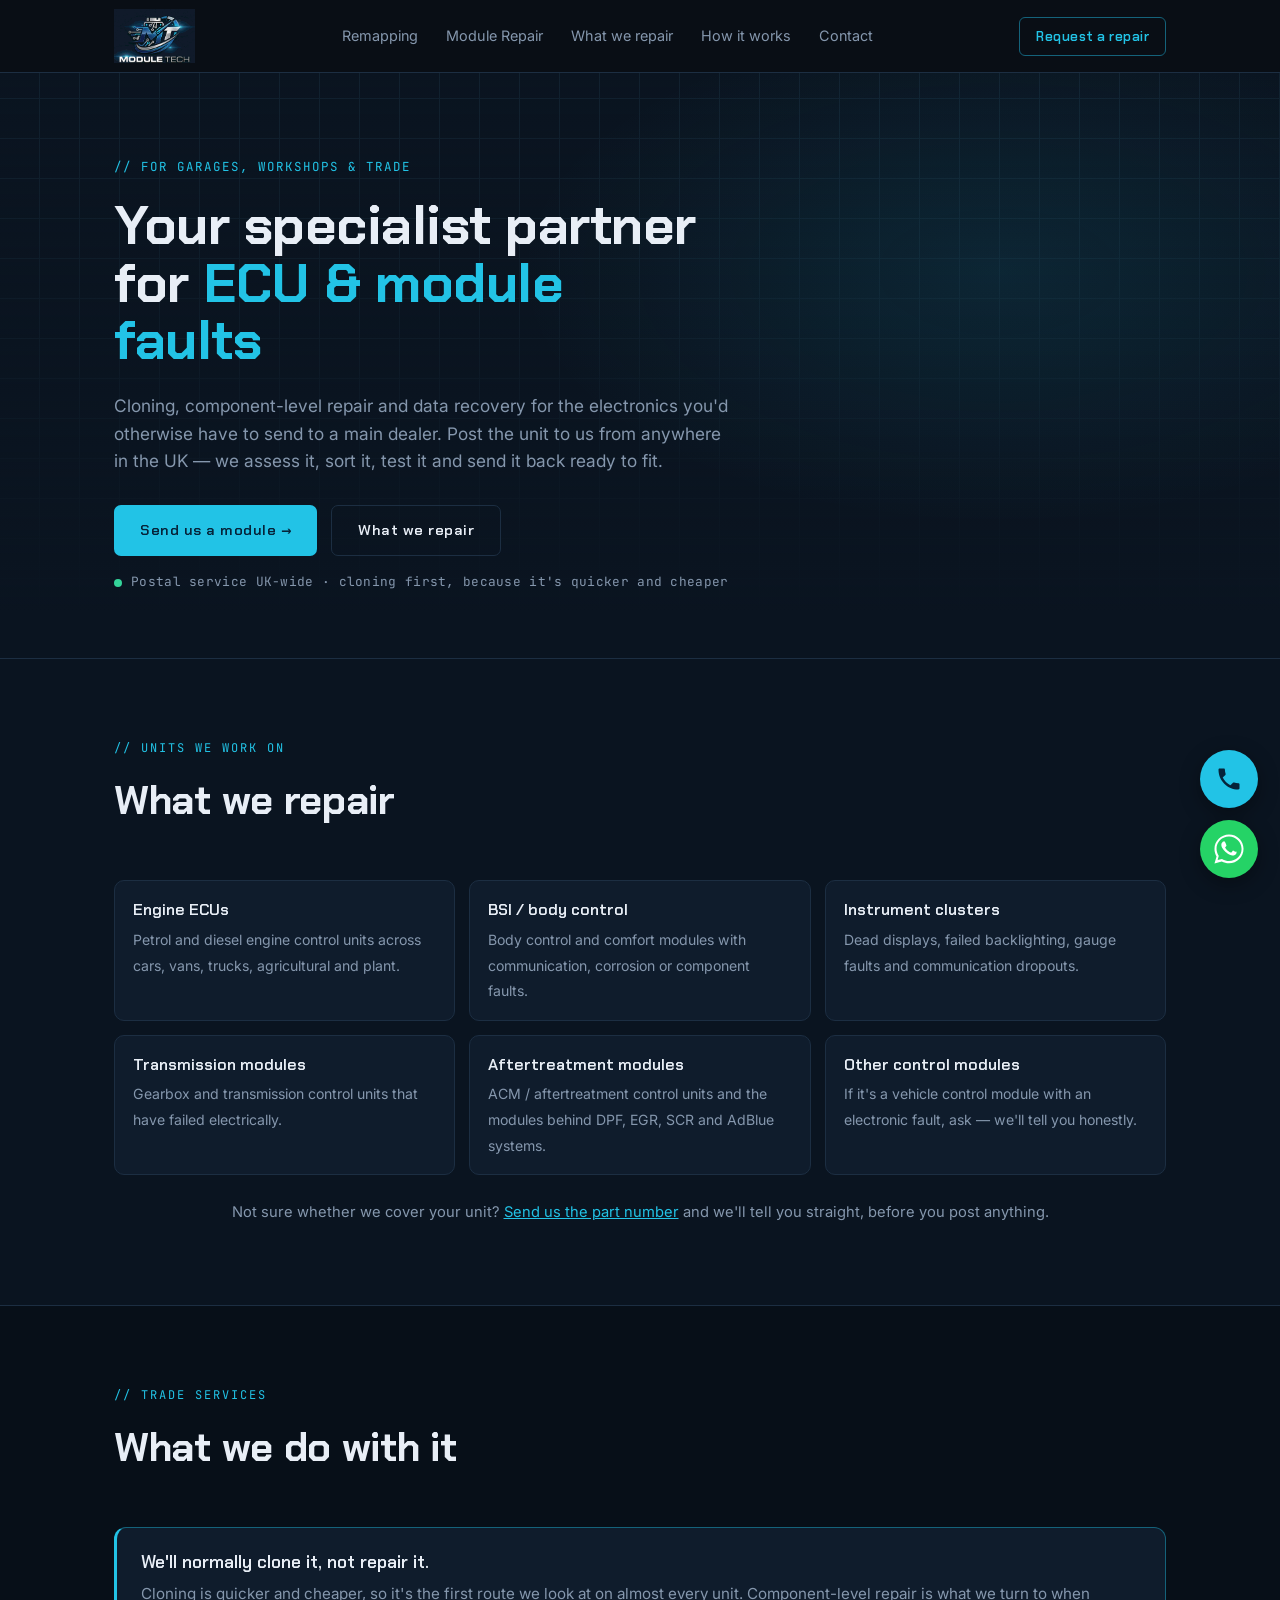
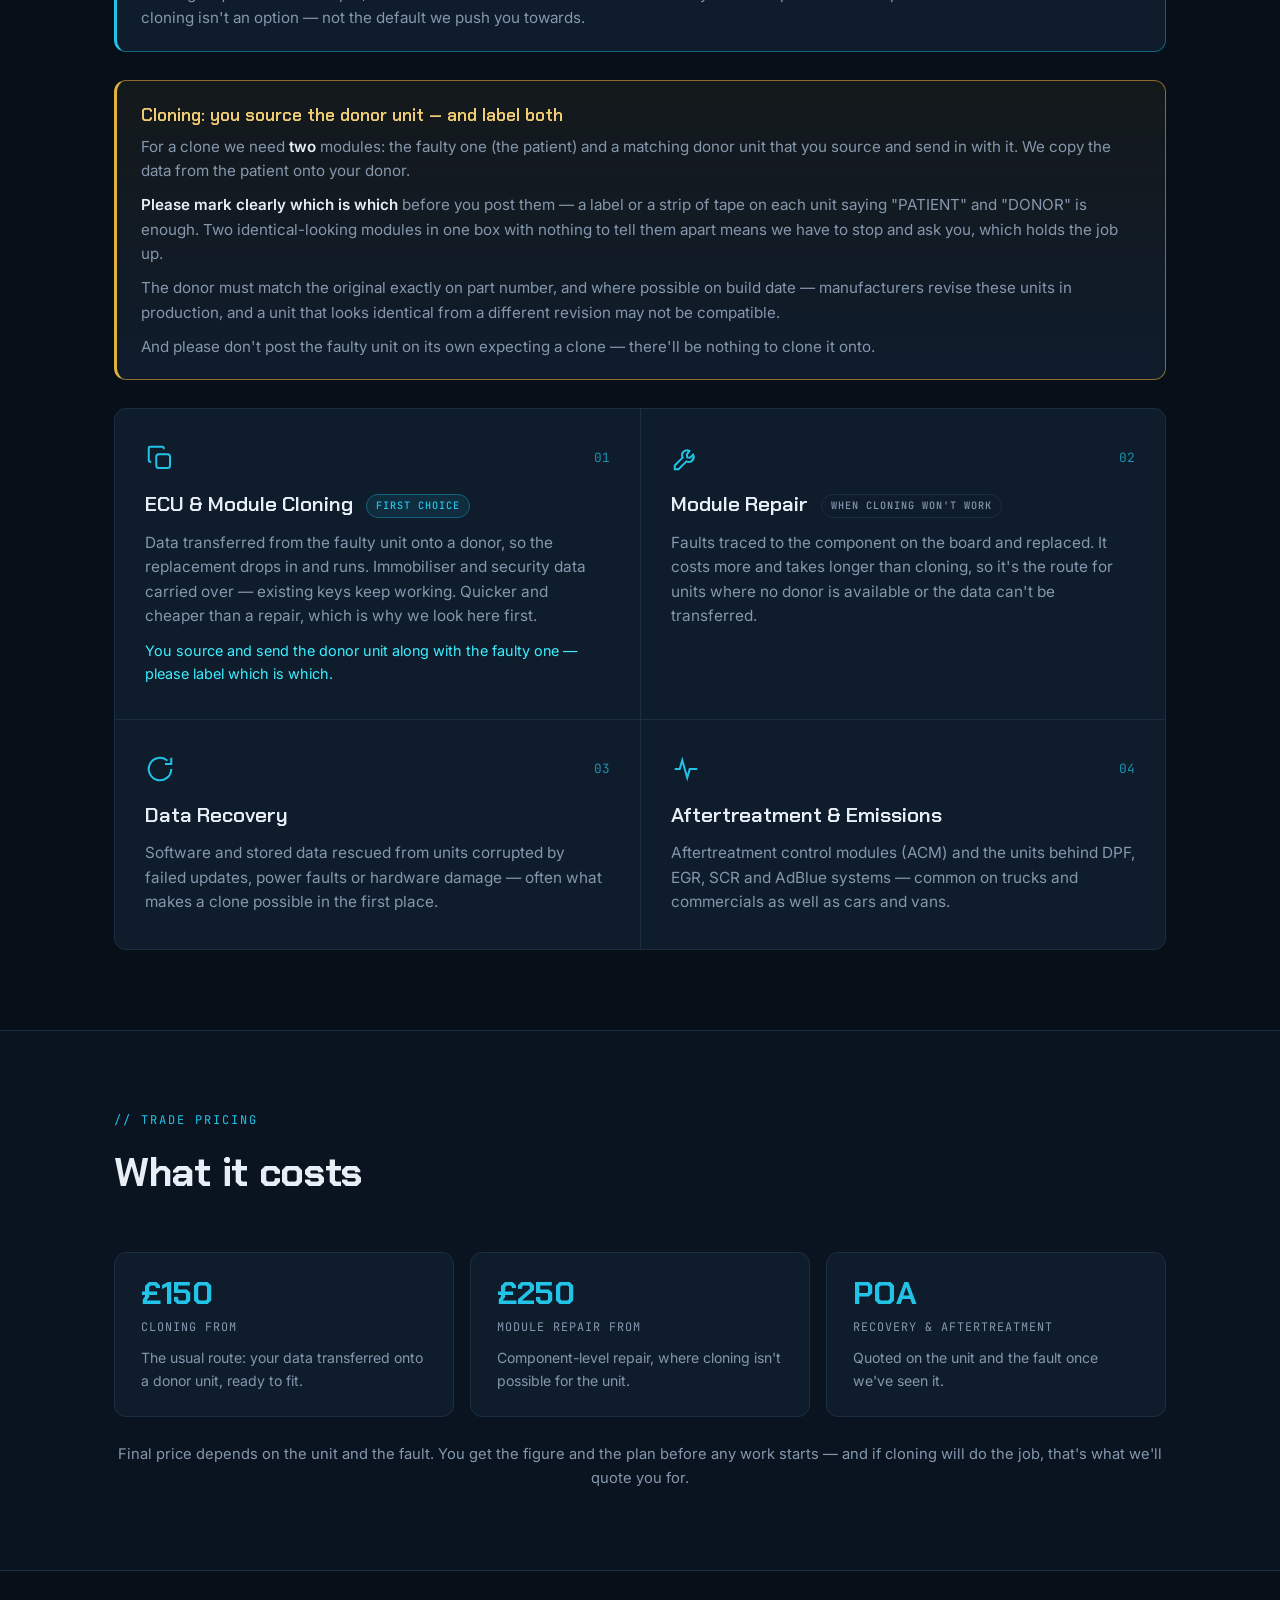
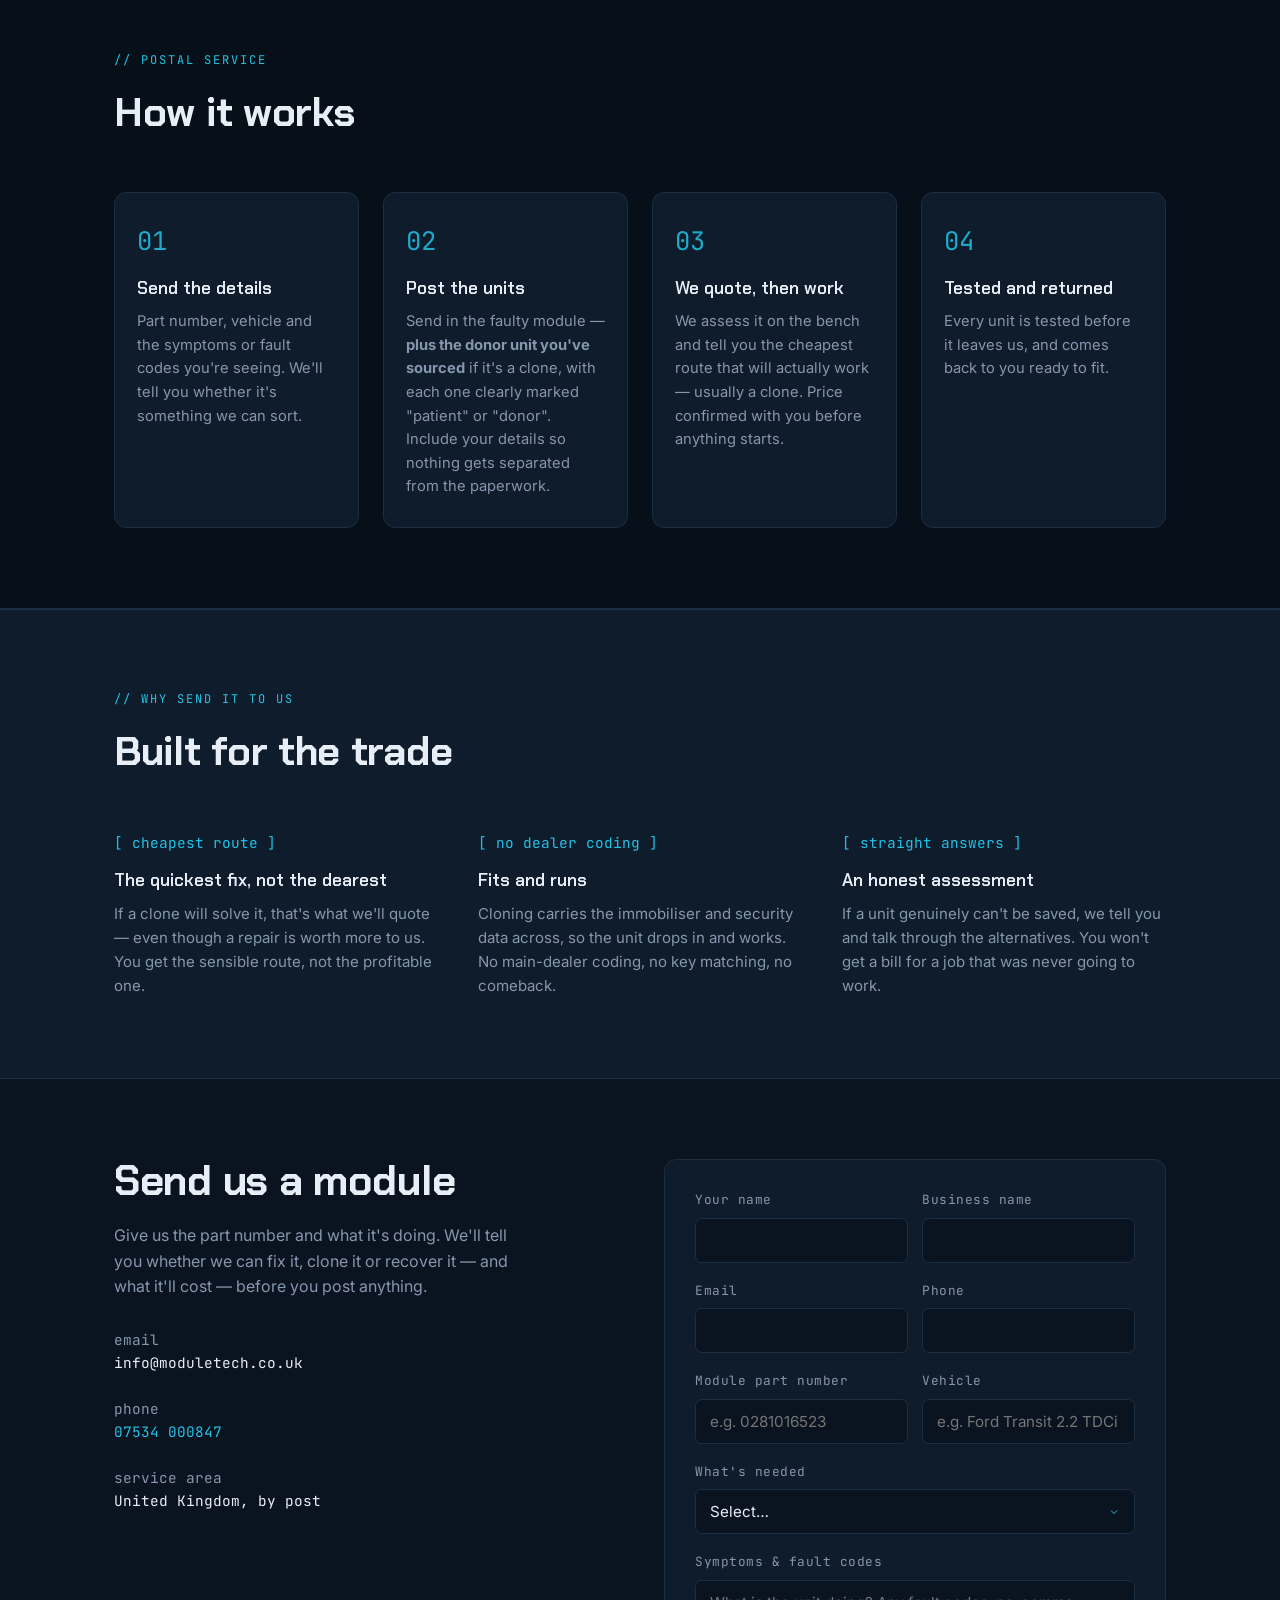
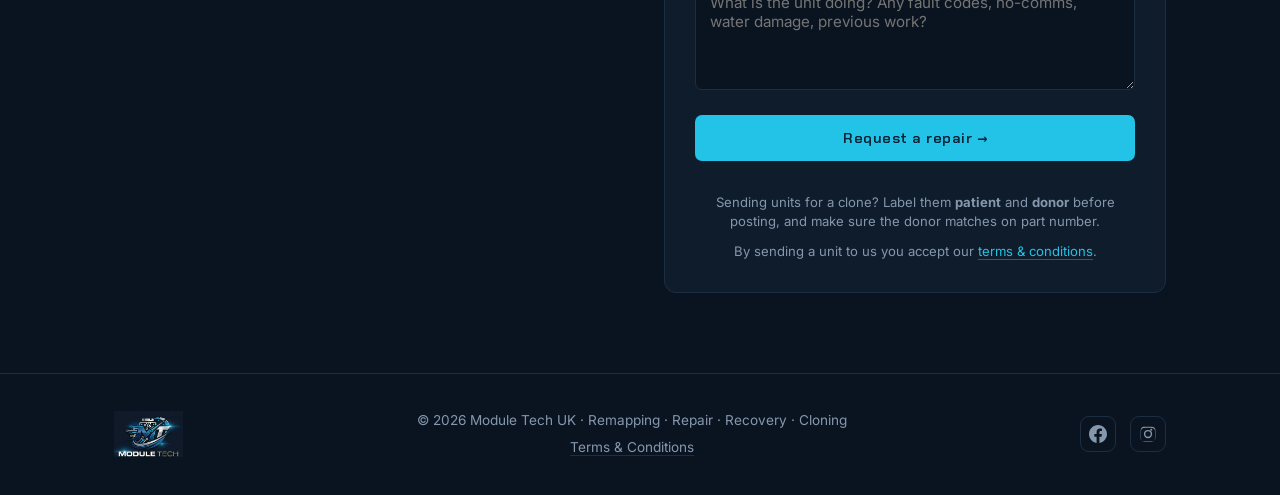
==== module-repair.html @ 5b2d848d "Add files via upload" ====
<!DOCTYPE html>
<html lang="en-GB">
<head>
<meta charset="UTF-8">
<meta name="viewport" content="width=device-width, initial-scale=1.0">
<title>ECU & Module Repair for Garages | Module Tech UK</title>
<meta name="description" content="ECU cloning, module repair and data recovery for garages and trade. Engine ECUs, BSI, clusters, transmission and aftertreatment (ACM). Cloning from £150.">
<link rel="canonical" href="https://moduletech.co.uk/module-repair.html">

<link rel="icon" type="image/x-icon" href="favicon.ico">
<link rel="icon" type="image/png" sizes="32x32" href="favicon-32.png">
<link rel="icon" type="image/png" sizes="16x16" href="favicon-16.png">
<link rel="apple-touch-icon" sizes="180x180" href="favicon-180.png">

<meta property="og:type" content="website">
<meta property="og:title" content="ECU & Module Repair for Garages | Module Tech UK">
<meta property="og:description" content="ECU cloning, component-level module repair and data recovery for garages and trade. Engine ECUs, BSI, clusters, transmission and aftertreatment (ACM) modules. Post it to us UK-wide.">
<meta property="og:url" content="https://moduletech.co.uk/module-repair.html">
<meta property="og:image" content="https://moduletech.co.uk/logo-social.png">
<meta property="og:image:width" content="1200">
<meta property="og:image:height" content="630">
<meta property="og:image:alt" content="Module Tech UK">
<meta property="og:locale" content="en_GB">
<meta name="twitter:card" content="summary_large_image">

<script type="application/ld+json">
{
  "@context": "https://schema.org",
  "@type": "Service",
  "serviceType": "ECU and automotive control module repair",
  "provider": {
    "@type": "AutoRepair",
    "name": "Module Tech UK",
    "telephone": "+447534000847",
    "email": "info@moduletech.co.uk",
    "url": "https://moduletech.co.uk/",
    "address": {"@type": "PostalAddress", "addressLocality": "Watford", "addressCountry": "GB"}
  },
  "areaServed": {"@type": "Country", "name": "United Kingdom"},
  "audience": {"@type": "BusinessAudience", "audienceType": "Garages, workshops and motor trade"},
  "offers": [
    {"@type": "Offer", "itemOffered": {"@type": "Service", "name": "Module repair"}, "price": "250", "priceCurrency": "GBP", "priceSpecification": {"@type": "PriceSpecification", "minPrice": "250", "priceCurrency": "GBP"}},
    {"@type": "Offer", "itemOffered": {"@type": "Service", "name": "ECU and module cloning"}, "price": "150", "priceCurrency": "GBP", "priceSpecification": {"@type": "PriceSpecification", "minPrice": "150", "priceCurrency": "GBP"}},
    {"@type": "Offer", "itemOffered": {"@type": "Service", "name": "Module data recovery"}},
    {"@type": "Offer", "itemOffered": {"@type": "Service", "name": "Aftertreatment and emissions module work"}}
  ]
}
</script>

<link rel="preconnect" href="https://fonts.googleapis.com">
<link rel="preconnect" href="https://fonts.gstatic.com" crossorigin>
<link href="https://fonts.googleapis.com/css2?family=Chakra+Petch:wght@500;600;700&family=Inter:wght@400;500;600&family=JetBrains+Mono:wght@500&display=swap" rel="stylesheet">
<link rel="stylesheet" href="styles.css">
</head>
<body>

<header>
  <div class="wrap bar">
    <a href="index.html" class="logo"><img src="logo-header.png" alt="Module Tech UK"></a>
    <nav class="links" id="site-nav">
      <a href="remapping.html">Remapping</a>
      <a href="module-repair.html">Module Repair</a>
      <a href="#what-we-repair">What we repair</a>
      <a href="#how">How it works</a>
      <a href="#trade-quote">Contact</a>
    </nav>
    <a href="#trade-quote" class="nav-cta">Request a repair</a>
    <button class="menu-btn" type="button" aria-expanded="false" aria-controls="site-nav">Menu</button>
  </div>
</header>

<main id="top">

  <section class="page-hero">
    <div class="wrap">
      <div class="eyebrow">// For garages, workshops &amp; trade</div>
      <h1>Your specialist partner for <em>ECU &amp; module faults</em></h1>
      <p class="lede">Cloning, component-level repair and data recovery for the electronics you'd otherwise have to send to a main dealer. Post the unit to us from anywhere in the UK — we assess it, sort it, test it and send it back ready to fit.</p>
      <div class="hero-cta">
        <a href="#trade-quote" class="btn btn-primary">Send us a module →</a>
        <a href="#what-we-repair" class="btn btn-ghost">What we repair</a>
      </div>
      <div class="status-line"><span class="blip"></span>Postal service UK-wide · cloning first, because it's quicker and cheaper</div>
    </div>
  </section>

  <section id="what-we-repair">
    <div class="wrap">
      <div class="sec-head">
        <div class="tag">// Units we work on</div>
        <h2>What we repair</h2>
      </div>
      <div class="modlist">
        <div><strong>Engine ECUs</strong><span>Petrol and diesel engine control units across cars, vans, trucks, agricultural and plant.</span></div>
        <div><strong>BSI / body control</strong><span>Body control and comfort modules with communication, corrosion or component faults.</span></div>
        <div><strong>Instrument clusters</strong><span>Dead displays, failed backlighting, gauge faults and communication dropouts.</span></div>
        <div><strong>Transmission modules</strong><span>Gearbox and transmission control units that have failed electrically.</span></div>
        <div><strong>Aftertreatment modules</strong><span>ACM / aftertreatment control units and the modules behind DPF, EGR, SCR and AdBlue systems.</span></div>
        <div><strong>Other control modules</strong><span>If it's a vehicle control module with an electronic fault, ask — we'll tell you honestly.</span></div>
      </div>
      <p class="areas-note">Not sure whether we cover your unit? <a href="#trade-quote">Send us the part number</a> and we'll tell you straight, before you post anything.</p>
    </div>
  </section>

  <section id="services" style="background:var(--bg2);border-top:1px solid var(--line);border-bottom:1px solid var(--line)">
    <div class="wrap">
      <div class="sec-head">
        <div class="tag">// Trade services</div>
        <h2>What we do with it</h2>
      </div>

      <div class="keynote">
        <strong>We'll normally clone it, not repair it.</strong>
        <p>Cloning is quicker and cheaper, so it's the first route we look at on almost every unit. Component-level repair is what we turn to when cloning isn't an option — not the default we push you towards.</p>
      </div>

      <div class="keynote warn">
        <strong>Cloning: you source the donor unit — and label both</strong>
        <p>For a clone we need <em>two</em> modules: the faulty one (the patient) and a matching donor unit that you source and send in with it. We copy the data from the patient onto your donor.</p>
        <p style="margin-top:10px"><em>Please mark clearly which is which</em> before you post them — a label or a strip of tape on each unit saying "PATIENT" and "DONOR" is enough. Two identical-looking modules in one box with nothing to tell them apart means we have to stop and ask you, which holds the job up.</p>
        <p style="margin-top:10px">The donor must match the original exactly on part number, and where possible on build date — manufacturers revise these units in production, and a unit that looks identical from a different revision may not be compatible.</p>
        <p style="margin-top:10px">And please don't post the faulty unit on its own expecting a clone — there'll be nothing to clone it onto.</p>
      </div>

      <div class="services">
        <div class="card">
          <div class="card-top"><svg class="svc-ico" viewBox="0 0 24 24" fill="none" stroke="currentColor" stroke-width="1.6"><rect x="9" y="9" width="11" height="11" rx="2"/><path d="M5 15H4a1 1 0 0 1-1-1V4a1 1 0 0 1 1-1h10a1 1 0 0 1 1 1v1"/></svg><span class="idx">01</span></div>
          <h3>ECU &amp; Module Cloning <span class="tagpill">First choice</span></h3>
          <p>Data transferred from the faulty unit onto a donor, so the replacement drops in and runs. Immobiliser and security data carried over — existing keys keep working. Quicker and cheaper than a repair, which is why we look here first.</p>
          <p style="margin-top:10px;color:var(--accent2);font-size:.9rem">You source and send the donor unit along with the faulty one — please label which is which.</p>
        </div>
        <div class="card">
          <div class="card-top"><svg class="svc-ico" viewBox="0 0 24 24" fill="none" stroke="currentColor" stroke-width="1.6"><path d="M14.7 6.3a4 4 0 0 0-5.4 5.4L3 18v3h3l6.3-6.3a4 4 0 0 0 5.4-5.4l-2.5 2.5-2.2-.3-.3-2.2z"/></svg><span class="idx">02</span></div>
          <h3>Module Repair <span class="tagpill alt">When cloning won't work</span></h3>
          <p>Faults traced to the component on the board and replaced. It costs more and takes longer than cloning, so it's the route for units where no donor is available or the data can't be transferred.</p>
        </div>
        <div class="card">
          <div class="card-top"><svg class="svc-ico" viewBox="0 0 24 24" fill="none" stroke="currentColor" stroke-width="1.6"><path d="M21 12a9 9 0 1 1-3-6.7"/><path d="M21 3v5h-5"/></svg><span class="idx">03</span></div>
          <h3>Data Recovery</h3>
          <p>Software and stored data rescued from units corrupted by failed updates, power faults or hardware damage — often what makes a clone possible in the first place.</p>
        </div>
        <div class="card">
          <div class="card-top"><svg class="svc-ico" viewBox="0 0 24 24" fill="none" stroke="currentColor" stroke-width="1.6"><path d="M3 12h4l2-7 4 14 2-7h6"/></svg><span class="idx">04</span></div>
          <h3>Aftertreatment &amp; Emissions</h3>
          <p>Aftertreatment control modules (ACM) and the units behind DPF, EGR, SCR and AdBlue systems — common on trucks and commercials as well as cars and vans.</p>
        </div>
      </div>
    </div>
  </section>

  <section id="pricing">
    <div class="wrap">
      <div class="sec-head">
        <div class="tag">// Trade pricing</div>
        <h2>What it costs</h2>
      </div>
      <div class="pricerow">
        <div class="pricecard">
          <div class="p-amt">£150</div>
          <div class="p-lab">Cloning from</div>
          <p class="p-note">The usual route: your data transferred onto a donor unit, ready to fit.</p>
        </div>
        <div class="pricecard">
          <div class="p-amt">£250</div>
          <div class="p-lab">Module repair from</div>
          <p class="p-note">Component-level repair, where cloning isn't possible for the unit.</p>
        </div>
        <div class="pricecard">
          <div class="p-amt">POA</div>
          <div class="p-lab">Recovery &amp; aftertreatment</div>
          <p class="p-note">Quoted on the unit and the fault once we've seen it.</p>
        </div>
      </div>
      <p class="areas-note">Final price depends on the unit and the fault. You get the figure and the plan before any work starts — and if cloning will do the job, that's what we'll quote you for.</p>
    </div>
  </section>

  <section id="how" style="background:var(--bg2);border-top:1px solid var(--line);border-bottom:1px solid var(--line)">
    <div class="wrap">
      <div class="sec-head">
        <div class="tag">// Postal service</div>
        <h2>How it works</h2>
      </div>
      <div class="steps">
        <div class="step">
          <div class="step-no">01</div>
          <h4>Send the details</h4>
          <p>Part number, vehicle and the symptoms or fault codes you're seeing. We'll tell you whether it's something we can sort.</p>
        </div>
        <div class="step">
          <div class="step-no">02</div>
          <h4>Post the units</h4>
          <p>Send in the faulty module — <strong>plus the donor unit you've sourced</strong> if it's a clone, with each one clearly marked "patient" or "donor". Include your details so nothing gets separated from the paperwork.</p>
        </div>
        <div class="step">
          <div class="step-no">03</div>
          <h4>We quote, then work</h4>
          <p>We assess it on the bench and tell you the cheapest route that will actually work — usually a clone. Price confirmed with you before anything starts.</p>
        </div>
        <div class="step">
          <div class="step-no">04</div>
          <h4>Tested and returned</h4>
          <p>Every unit is tested before it leaves us, and comes back to you ready to fit.</p>
        </div>
      </div>
    </div>
  </section>

  <section id="why-trade" class="why">
    <div class="wrap">
      <div class="sec-head">
        <div class="tag">// Why send it to us</div>
        <h2>Built for the trade</h2>
      </div>
      <div class="why-grid">
        <div class="why-item">
          <div class="ico">[ cheapest route ]</div>
          <h4>The quickest fix, not the dearest</h4>
          <p>If a clone will solve it, that's what we'll quote — even though a repair is worth more to us. You get the sensible route, not the profitable one.</p>
        </div>
        <div class="why-item">
          <div class="ico">[ no dealer coding ]</div>
          <h4>Fits and runs</h4>
          <p>Cloning carries the immobiliser and security data across, so the unit drops in and works. No main-dealer coding, no key matching, no comeback.</p>
        </div>
        <div class="why-item">
          <div class="ico">[ straight answers ]</div>
          <h4>An honest assessment</h4>
          <p>If a unit genuinely can't be saved, we tell you and talk through the alternatives. You won't get a bill for a job that was never going to work.</p>
        </div>
      </div>
    </div>
  </section>

  <section id="trade-quote">
    <div class="wrap contact-grid">
      <div class="contact-copy">
        <h2>Send us a module</h2>
        <p>Give us the part number and what it's doing. We'll tell you whether we can fix it, clone it or recover it — and what it'll cost — before you post anything.</p>
        <div class="contact-detail">
          <span>email</span><br>info@moduletech.co.uk<br><br>
          <span>phone</span><br><a href="tel:+447534000847" style="color:var(--accent)">07534 000847</a><br><br>
          <span>service area</span><br>United Kingdom, by post
        </div>
      </div>
      <form id="enquiry-form" action="https://formspree.io/f/xlgynkbk" method="POST">
        <input type="hidden" name="_subject" value="TRADE enquiry from Module Tech UK website">
        <input type="hidden" name="enquiry_type" value="Trade / garage">
        <div class="field-row">
          <div class="field">
            <label for="name">Your name</label>
            <input type="text" id="name" name="name" required>
          </div>
          <div class="field">
            <label for="business">Business name</label>
            <input type="text" id="business" name="business">
          </div>
        </div>
        <div class="field-row">
          <div class="field">
            <label for="email">Email</label>
            <input type="email" id="email" name="email" required>
          </div>
          <div class="field">
            <label for="phone">Phone</label>
            <input type="tel" id="phone" name="phone">
          </div>
        </div>
        <div class="field-row">
          <div class="field">
            <label for="partno">Module part number</label>
            <input type="text" id="partno" name="part_number" placeholder="e.g. 0281016523">
          </div>
          <div class="field">
            <label for="makemodel">Vehicle</label>
            <input type="text" id="makemodel" name="make_model" placeholder="e.g. Ford Transit 2.2 TDCi">
          </div>
        </div>
        <div class="field">
          <label for="service">What's needed</label>
          <select id="service" name="service">
            <option value="" disabled selected>Select…</option>
            <option>ECU / module cloning</option>
            <option>Module repair</option>
            <option>Data recovery</option>
            <option>Aftertreatment / emissions (ACM, DPF, EGR, SCR, AdBlue)</option>
            <option>Not sure — please advise</option>
          </select>
        </div>
        <div class="field">
          <label for="message">Symptoms &amp; fault codes</label>
          <textarea id="message" name="message" placeholder="What is the unit doing? Any fault codes, no-comms, water damage, previous work?" required></textarea>
        </div>
        <button type="submit" class="btn btn-primary">Request a repair →</button>
        <p id="form-status"></p>
        <p class="form-note" style="margin-bottom:10px">Sending units for a clone? Label them <strong>patient</strong> and <strong>donor</strong> before posting, and make sure the donor matches on part number.</p>
        <p class="form-note">By sending a unit to us you accept our <a href="terms.html">terms &amp; conditions</a>.</p>
      </form>
    </div>
  </section>

</main>

<footer>
  <div class="wrap foot">
    <a href="index.html" class="logo"><img src="logo-header.png" alt="Module Tech UK"></a>
    <div class="foot-mid">
      © <span id="yr"></span> Module Tech UK · Remapping · Repair · Recovery · Cloning
      <span class="foot-legal"><a href="terms.html">Terms &amp; Conditions</a></span>
    </div>
    <div class="socials">
      <a href="https://www.facebook.com/profile.php?id=61589894204266" target="_blank" rel="noopener" aria-label="Facebook">
        <svg viewBox="0 0 24 24" fill="currentColor"><path d="M24 12c0-6.6-5.4-12-12-12S0 5.4 0 12c0 6 4.4 11 10.1 11.9v-8.4H7.1V12h3V9.4c0-3 1.8-4.6 4.5-4.6 1.3 0 2.7.2 2.7.2v2.9h-1.5c-1.5 0-1.9.9-1.9 1.8V12h3.3l-.5 3.5h-2.8v8.4C19.6 23 24 18 24 12z"/></svg>
      </a>
      <a href="https://www.instagram.com/moduletechuk" target="_blank" rel="noopener" aria-label="Instagram">
        <svg viewBox="0 0 24 24" fill="currentColor"><path d="M12 2.2c3.2 0 3.6 0 4.9.1 1.2.1 1.8.3 2.2.4.6.2 1 .5 1.4.9.4.4.7.8.9 1.4.2.4.4 1 .4 2.2.1 1.3.1 1.7.1 4.9s0 3.6-.1 4.9c-.1 1.2-.3 1.8-.4 2.2-.2.6-.5 1-.9 1.4-.4.4-.8.7-1.4.9-.4.2-1 .4-2.2.4-1.3.1-1.7.1-4.9.1s-3.6 0-4.9-.1c-1.2-.1-1.8-.3-2.2-.4-.6-.2-1-.5-1.4-.9-.4-.4-.7-.8-.9-1.4-.2-.4-.4-1-.4-2.2C2.2 15.6 2.2 15.2 2.2 12s0-3.6.1-4.9c.1-1.2.3-1.8.4-2.2.2-.6.5-1 .9-1.4.4-.4.8-.7 1.4-.9.4-.2 1-.4 2.2-.4C8.4 2.2 8.8 2.2 12 2.2zm0 1.6c-3.1 0-3.5 0-4.7.1-1.1.1-1.7.2-2.1.4-.5.2-.9.4-1.3.8-.4.4-.6.8-.8 1.3-.2.4-.3 1-.4 2.1-.1 1.2-.1 1.6-.1 4.7s0 3.5.1 4.7c.1 1.1.2 1.7.4 2.1.2.5.4.9.8 1.3.4.4.8.6 1.3.8.4.2 1 .3 2.1.4 1.2.1 1.6.1 4.7.1s3.5 0 4.7-.1c1.1-.1 1.7-.2 2.1-.4.5-.2.9-.4 1.3-.8.4-.4.6-.8.8-1.3.2-.4.3-1 .4-2.1.1-1.2.1-1.6.1-4.7s0-3.5-.1-4.7c-.1-1.1-.2-1.7-.4-2.1-.2-.5-.4-.9-.8-1.3-.4-.4-.8-.6-1.3-.8-.4-.2-1-.3-2.1-.4-1.2-.1-1.6-.1-4.7-.1zm0 2.7a5.5 5.5 0 1 0 0 11 5.5 5.5 0 0 0 0-11zm0 9.1a3.6 3.6 0 1 1 0-7.2 3.6 3.6 0 0 1 0 7.2zm5.7-9.3a1.3 1.3 0 1 1-2.6 0 1.3 1.3 0 0 1 2.6 0z"/></svg>
      </a>
    </div>
  </div>
</footer>

<div class="float-stack">
  <a href="tel:+447534000847" class="call-float" aria-label="Call us">
    <svg viewBox="0 0 24 24" fill="currentColor" aria-hidden="true"><path d="M6.6 10.8c1.4 2.8 3.8 5.1 6.6 6.6l2.2-2.2c.3-.3.7-.4 1-.2 1.1.4 2.3.6 3.6.6.6 0 1 .4 1 1V20c0 .6-.4 1-1 1C10.6 21 3 13.4 3 4c0-.6.4-1 1-1h3.5c.6 0 1 .4 1 1 0 1.2.2 2.4.6 3.6.1.4 0 .7-.2 1l-2.3 2.2z"/></svg>
  </a>
  <a href="https://wa.me/447534000847" class="wa-float" target="_blank" rel="noopener" aria-label="Message us on WhatsApp">
    <svg viewBox="0 0 32 32" fill="currentColor" aria-hidden="true">
      <path d="M16 .5C7.4.5.5 7.4.5 16c0 2.8.8 5.5 2.2 7.9L.5 31.5l7.8-2.1c2.3 1.3 4.9 1.9 7.7 1.9 8.6 0 15.5-6.9 15.5-15.5S24.6.5 16 .5zm0 28.3c-2.5 0-4.9-.7-7-1.9l-.5-.3-4.6 1.2 1.2-4.5-.3-.5c-1.4-2.2-2.1-4.7-2.1-7.3C2.6 8.6 8.6 2.6 16 2.6S29.4 8.6 29.4 16 23.4 28.8 16 28.8zm7.6-9.6c-.4-.2-2.5-1.2-2.8-1.4-.4-.1-.7-.2-.9.2-.3.4-1.1 1.4-1.3 1.6-.2.2-.5.3-.9.1-.4-.2-1.8-.6-3.4-2.1-1.2-1.1-2.1-2.5-2.3-2.9-.2-.4 0-.6.2-.8.2-.2.4-.5.6-.7.2-.2.3-.4.4-.7.1-.3.1-.5 0-.7-.1-.2-.9-2.2-1.3-3-.3-.8-.7-.7-.9-.7h-.8c-.3 0-.7.1-1 .5-.4.4-1.4 1.3-1.4 3.2s1.4 3.7 1.6 4c.2.3 2.8 4.3 6.8 6 .9.4 1.7.7 2.3.9.9.3 1.8.3 2.5.2.8-.1 2.5-1 2.8-2 .3-1 .3-1.8.2-2-.1-.2-.4-.3-.8-.5z"/>
    </svg>
  </a>
</div>

<script>
const form=document.getElementById('enquiry-form');
const status=document.getElementById('form-status');
form.addEventListener('submit',async function(e){
  e.preventDefault();
  status.style.color='var(--muted)';
  status.textContent='Sending…';
  try{
    const res=await fetch(form.action,{method:'POST',body:new FormData(form),headers:{'Accept':'application/json'}});
    if(res.ok){
      form.reset();
      status.style.color='var(--accent)';
      status.textContent='Thanks — we’ll come back to you on this module shortly.';
    }else{
      status.style.color='#ff6b6b';
      status.textContent='Something went wrong. Please email info@moduletech.co.uk instead.';
    }
  }catch(err){
    status.style.color='#ff6b6b';
    status.textContent='Something went wrong. Please email info@moduletech.co.uk instead.';
  }
});
</script>
<script src="site.js" defer></script>
</body>
</html>
---- styles.css ----
/* Module Tech UK — shared site styles */
:root{
  --bg:#0a1420;
  --bg2:#070f18;
  --panel:#0f1c2c;
  --panel2:#102536;
  --line:#1c2e42;
  --ink:#e8eef6;
  --muted:#8597ad;
  --accent:#22c3e6;
  --accent2:#3df0ff;
  --accent-dim:#14627a;
  --navy:#16385f;
  --grid:#11212f;
}
*{margin:0;padding:0;box-sizing:border-box}
html{scroll-behavior:smooth}
body{
  background:var(--bg);
  color:var(--ink);
  font-family:'Inter',system-ui,sans-serif;
  line-height:1.6;
  -webkit-font-smoothing:antialiased;
  overflow-x:hidden;
}
.wrap{max-width:1100px;margin:0 auto;padding:0 24px}
a{color:inherit;text-decoration:none}

/* ===== Header ===== */
header{
  position:sticky;top:0;z-index:50;
  background:rgba(10,14,20,.82);
  backdrop-filter:blur(10px);
  border-bottom:1px solid var(--line);
}
.bar{display:flex;align-items:center;justify-content:space-between;height:72px}
.logo{display:flex;align-items:center}
.logo img{height:54px;width:auto}
nav.links{display:flex;gap:28px;font-size:.9rem;color:var(--muted)}
nav.links a:hover{color:var(--accent)}
.nav-cta{
  font-family:'Chakra Petch',sans-serif;font-size:.82rem;font-weight:600;letter-spacing:.5px;
  border:1px solid var(--accent-dim);color:var(--accent);
  padding:8px 16px;border-radius:6px;transition:.2s;
}
.nav-cta:hover{background:var(--accent);color:#06243a}
.menu-btn{display:none;background:none;border:1px solid var(--line);color:var(--ink);padding:8px 12px;border-radius:6px;font-size:.85rem}

/* ===== Hero ===== */
.hero{
  position:relative;padding:64px 0 44px;overflow:hidden;
  background:
    radial-gradient(900px 500px at 78% 38%, rgba(34,195,230,.10), transparent 60%),
    radial-gradient(600px 400px at 12% 10%, rgba(34,195,230,.06), transparent 55%),
    linear-gradient(180deg,transparent,var(--bg) 92%),
    repeating-linear-gradient(0deg,transparent 0 39px,var(--grid) 39px 40px),
    repeating-linear-gradient(90deg,transparent 0 39px,var(--grid) 39px 40px);
}
.eyebrow{
  font-family:'JetBrains Mono',monospace;font-size:.78rem;letter-spacing:2px;
  color:var(--accent);text-transform:uppercase;margin-bottom:20px;
}
.hero h1{
  font-family:'Chakra Petch',sans-serif;font-weight:700;
  font-size:clamp(2.3rem,6vw,4.1rem);line-height:1.05;letter-spacing:-.5px;
  max-width:14ch;
}
.hero h1 em{color:var(--accent);font-style:normal}
.hero p{color:var(--muted);font-size:1.1rem;max-width:54ch;margin:24px 0 36px}
.hero-cta{display:flex;gap:14px;flex-wrap:wrap}
.price-badge{display:inline-flex;align-items:center;gap:9px;margin-top:22px;padding:9px 16px;border:1px solid var(--line);border-radius:30px;background:var(--panel);font-family:'JetBrains Mono',monospace;font-size:.84rem;color:var(--muted);letter-spacing:.5px}
.price-badge strong{color:var(--accent);font-weight:600}
.price-badge .dot{width:8px;height:8px;border-radius:50%;background:var(--accent);box-shadow:0 0 0 4px rgba(34,195,230,.18)}
.btn{
  font-family:'Chakra Petch',sans-serif;font-weight:600;letter-spacing:.5px;font-size:.92rem;
  padding:13px 26px;border-radius:7px;transition:.2s;display:inline-flex;align-items:center;gap:9px;
}
.btn-primary{background:var(--accent);color:#06243a}
.btn-primary:hover{box-shadow:0 0 0 3px rgba(34,195,230,.25);transform:translateY(-1px)}
.btn-ghost{border:1px solid var(--line);color:var(--ink)}
.btn-ghost:hover{border-color:var(--accent);color:var(--accent)}

/* ===== Section base ===== */
section{padding:80px 0}
#process{background:var(--bg2);border-top:1px solid var(--line);border-bottom:1px solid var(--line)}
#gallery{background:var(--bg2);border-top:1px solid var(--line);border-bottom:1px solid var(--line)}
#about{background:linear-gradient(180deg,var(--bg),#0c1a2a)}
#contact{background:linear-gradient(180deg,var(--bg2),var(--bg))}
.sec-head{margin-bottom:48px}
.sec-head .tag{font-family:'JetBrains Mono',monospace;font-size:.75rem;letter-spacing:2px;color:var(--accent);text-transform:uppercase}
.sec-head h2{font-family:'Chakra Petch',sans-serif;font-weight:700;font-size:clamp(1.7rem,4vw,2.5rem);margin-top:10px;letter-spacing:-.3px}

/* ===== Services ===== */
.services{display:grid;grid-template-columns:repeat(2,1fr);gap:1px;background:var(--line);border:1px solid var(--line);border-radius:12px;overflow:hidden}
.card{background:var(--panel);padding:34px 30px;transition:.25s;position:relative;display:block;width:100%;text-align:left;border:none;font-family:inherit;cursor:pointer;color:inherit}
.card:hover{background:#131c27}
.card:focus-visible{outline:2px solid var(--accent);outline-offset:-2px}
.card .idx{font-family:'JetBrains Mono',monospace;font-size:.8rem;color:var(--accent);opacity:.7}
.card h3{font-family:'Chakra Petch',sans-serif;font-weight:600;font-size:1.3rem;margin:14px 0 10px}
.card p{color:var(--muted);font-size:.96rem}
.card-more{display:inline-block;margin-top:16px;font-family:'JetBrains Mono',monospace;font-size:.8rem;color:var(--accent);opacity:0;transform:translateX(-4px);transition:.25s}
.card:hover .card-more,.card:focus-visible .card-more{opacity:1;transform:none}
.card::after{content:"";position:absolute;left:0;top:0;width:3px;height:0;background:var(--accent);transition:.25s}
.card:hover::after{height:100%}

/* ===== Why ===== */
.why{background:var(--panel);border-top:1px solid var(--line);border-bottom:1px solid var(--line)}
.why-grid{display:grid;grid-template-columns:repeat(3,1fr);gap:40px}
.why-item .ico{font-family:'JetBrains Mono',monospace;color:var(--accent);font-size:.9rem;margin-bottom:12px}
.why-item h4{font-family:'Chakra Petch',sans-serif;font-weight:600;font-size:1.1rem;margin-bottom:8px}
.why-item p{color:var(--muted);font-size:.94rem}

/* ===== Contact ===== */
.contact-grid{display:grid;grid-template-columns:1fr 1fr;gap:48px;align-items:start}
.contact-copy h2{font-family:'Chakra Petch',sans-serif;font-weight:700;font-size:clamp(1.8rem,4vw,2.6rem);letter-spacing:-.3px;line-height:1.1}
.contact-copy p{color:var(--muted);margin-top:18px;max-width:42ch}
.contact-detail{margin-top:28px;font-family:'JetBrains Mono',monospace;font-size:.9rem;color:var(--ink)}
.contact-detail span{color:var(--muted)}
form{background:var(--panel);border:1px solid var(--line);border-radius:12px;padding:30px}
.field{margin-bottom:18px}
.field label{display:block;font-size:.8rem;font-family:'JetBrains Mono',monospace;color:var(--muted);margin-bottom:7px;letter-spacing:.5px}
.field input,.field textarea,.field select{
  width:100%;background:var(--bg);border:1px solid var(--line);border-radius:7px;
  padding:12px 14px;color:var(--ink);font-family:inherit;font-size:.95rem;transition:.2s;
}
.field select{appearance:none;cursor:pointer;background-image:url("data:image/svg+xml;utf8,<svg xmlns='http://www.w3.org/2000/svg' width='12' height='12' viewBox='0 0 24 24' fill='none' stroke='%2322c3e6' stroke-width='2'><path d='M6 9l6 6 6-6'/></svg>");background-repeat:no-repeat;background-position:right 14px center;padding-right:38px}
.field input:focus,.field textarea:focus,.field select:focus{outline:none;border-color:var(--accent);box-shadow:0 0 0 3px rgba(34,195,230,.12)}
.field textarea{resize:vertical;min-height:110px}
.field-row{display:grid;grid-template-columns:1fr 1fr;gap:14px}
@media(max-width:480px){.field-row{grid-template-columns:1fr}}
form .btn-primary{width:100%;justify-content:center;border:none;cursor:pointer}
#form-status{margin-top:14px;font-size:.9rem;text-align:center;min-height:1.2em}
.form-note{font-size:.82rem;color:var(--muted);text-align:center;line-height:1.5}
.form-note a{color:var(--accent);border-bottom:1px solid var(--accent-dim);transition:.2s}
.form-note a:hover{border-color:var(--accent)}

/* ===== Footer ===== */
footer{border-top:1px solid var(--line);padding:36px 0;color:var(--muted);font-size:.85rem}
.foot{display:flex;justify-content:space-between;align-items:center;flex-wrap:wrap;gap:12px}
.foot-mid{text-align:center}
.foot-legal{display:block;margin-top:6px}
.foot-legal a{color:var(--muted);border-bottom:1px solid var(--line);transition:.2s}
.foot-legal a:hover{color:var(--accent);border-color:var(--accent)}
.socials{display:flex;gap:14px}
.socials a{width:36px;height:36px;border:1px solid var(--line);border-radius:9px;display:flex;align-items:center;justify-content:center;color:var(--muted);transition:.2s}
.socials a svg{width:18px;height:18px}
.socials a:hover{color:var(--accent);border-color:var(--accent);transform:translateY(-2px)}
.foot .logo img{height:46px}

/* ===== Vehicle strip ===== */
.vehicle-strip{border-top:1px solid var(--line);border-bottom:1px solid var(--line);background:var(--panel)}
.vehicle-strip .wrap{display:flex;flex-wrap:wrap;gap:14px 36px;justify-content:center;padding:20px 24px}
.vehicle-strip span{font-family:'JetBrains Mono',monospace;font-size:.82rem;letter-spacing:1px;color:var(--muted);text-transform:uppercase;position:relative}
.vehicle-strip span:not(:last-child)::after{content:"·";position:absolute;right:-20px;color:var(--accent);opacity:.5}

/* ===== Process steps ===== */
.steps{display:grid;grid-template-columns:repeat(4,1fr);gap:24px}
.step{padding:28px 22px;border:1px solid var(--line);border-radius:12px;background:var(--panel);position:relative}
.step-no{font-family:'JetBrains Mono',monospace;font-size:1.6rem;color:var(--accent);opacity:.85;margin-bottom:12px}
.step h4{font-family:'Chakra Petch',sans-serif;font-weight:600;font-size:1.1rem;margin-bottom:8px}
.step p{color:var(--muted);font-size:.92rem}

/* ===== About ===== */
.about-grid{display:grid;grid-template-columns:1.4fr 1fr;gap:48px;align-items:center}
.about p{color:var(--ink);font-size:1.02rem;margin-bottom:14px}
.about .muted-p{color:var(--muted);font-size:.96rem}
.about-stats{display:flex;flex-direction:column;gap:16px}
.stat{border:1px solid var(--line);border-radius:12px;padding:20px 24px;background:var(--panel);display:flex;align-items:baseline;gap:14px}
.stat strong{font-family:'Chakra Petch',sans-serif;font-size:2rem;color:var(--accent);line-height:1}
.stat span{color:var(--muted);font-size:.9rem}

/* ===== Gallery ===== */
.gallery-grid{display:grid;grid-template-columns:repeat(3,1fr);gap:16px}
.shot{aspect-ratio:4/3;border:1px dashed var(--line);border-radius:12px;background:var(--panel);display:flex;align-items:center;justify-content:center}
.shot span{font-family:'JetBrains Mono',monospace;font-size:.8rem;color:var(--muted);opacity:.6}
.shot img{width:100%;height:100%;object-fit:cover;border-radius:11px}
.gallery-note{text-align:center;color:var(--muted);font-size:.88rem;margin-top:24px}

/* ===== FAQ ===== */
.faq{max-width:780px}
.faq details{border:1px solid var(--line);border-radius:10px;background:var(--bg);margin-bottom:12px;overflow:hidden}
.faq summary{padding:18px 22px;font-family:'Chakra Petch',sans-serif;font-weight:600;font-size:1rem;cursor:pointer;list-style:none;display:flex;justify-content:space-between;align-items:center}
.faq summary::-webkit-details-marker{display:none}
.faq summary::after{content:"+";color:var(--accent);font-size:1.3rem;font-weight:400}
.faq details[open] summary::after{content:"–"}
.faq details p{padding:0 22px 20px;color:var(--muted);font-size:.95rem}

/* ===== Hero layout & art ===== */
.hero-inner{display:grid;grid-template-columns:1.1fr .9fr;gap:40px;align-items:center}
.hero-art{display:flex;justify-content:center;align-items:center}
.hero-art svg{width:100%;max-width:440px;height:auto;filter:drop-shadow(0 0 36px rgba(34,195,230,.22))}
.scanline{animation:scan 3s ease-in-out infinite}
@keyframes scan{0%{transform:translateY(0)}50%{transform:translateY(127px)}100%{transform:translateY(0)}}
.diag-ring{transform-origin:180px 180px;animation:spin 30s linear infinite}
@keyframes spin{to{transform:rotate(360deg)}}
.status-line{display:inline-flex;align-items:center;gap:9px;margin-top:16px;font-family:'JetBrains Mono',monospace;font-size:.8rem;color:var(--muted);letter-spacing:.3px}
.status-line .blip{width:8px;height:8px;border-radius:50%;background:#34d399;box-shadow:0 0 0 0 rgba(52,211,153,.6);animation:blip 1.8s ease-out infinite}
@keyframes blip{0%{box-shadow:0 0 0 0 rgba(52,211,153,.5)}70%{box-shadow:0 0 0 8px rgba(52,211,153,0)}100%{box-shadow:0 0 0 0 rgba(52,211,153,0)}}
.pulse{animation:pulse 2.4s ease-in-out infinite}
.pulse.p2{animation-delay:.8s}
.pulse.p3{animation-delay:1.6s}
@keyframes pulse{0%,100%{opacity:.2;r:3}50%{opacity:1;r:5}}

/* ===== Service icons ===== */
.card-top{display:flex;align-items:center;justify-content:space-between;margin-bottom:6px}
.svc-ico{width:30px;height:30px;color:var(--accent)}
.card:hover .svc-ico{color:#5fe0ff}

/* ===== Gallery polish ===== */
.shot{flex-direction:column;gap:10px;color:var(--accent)}
.shot svg{width:34px;height:34px;opacity:.5}
.shot span{opacity:.55}

/* ===== Areas we cover ===== */
#areas{background:var(--bg2);border-top:1px solid var(--line);border-bottom:1px solid var(--line)}
.areas-grid{display:grid;grid-template-columns:1fr 1fr;gap:24px}
.area-card{background:var(--panel);border:1px solid var(--line);border-radius:14px;padding:30px 28px;transition:.25s}
.area-card:hover{border-color:var(--accent-dim);transform:translateY(-3px)}
.area-ico{width:46px;height:46px;border-radius:11px;background:var(--bg);border:1px solid var(--line);display:flex;align-items:center;justify-content:center;color:var(--accent);margin-bottom:16px}
.area-ico svg{width:24px;height:24px}
.area-card h4{font-family:'Chakra Petch',sans-serif;font-weight:600;font-size:1.25rem;margin-bottom:10px}
.area-card p{color:var(--muted);font-size:.95rem;margin-bottom:18px}
.area-tags{display:flex;flex-wrap:wrap;gap:8px}
.area-tags span{font-family:'JetBrains Mono',monospace;font-size:.74rem;color:var(--accent);background:rgba(34,195,230,.08);border:1px solid var(--accent-dim);border-radius:20px;padding:4px 12px}
.areas-note{text-align:center;color:var(--muted);font-size:.92rem;margin-top:26px}
.town-links{display:flex;flex-wrap:wrap;align-items:center;justify-content:center;gap:10px 14px;margin-top:30px;padding-top:26px;border-top:1px solid var(--line)}
.town-links span{font-family:'JetBrains Mono',monospace;font-size:.8rem;color:var(--muted);letter-spacing:.5px}
.town-links a{font-size:.88rem;color:var(--accent);border:1px solid var(--accent-dim);border-radius:20px;padding:5px 14px;transition:.2s}
.town-links a:hover{background:var(--accent);color:#06243a}
.areas-note a{color:var(--accent);text-decoration:underline}
@media(max-width:760px){.areas-grid{grid-template-columns:1fr}}

/* ===== Service modal ===== */
.modal-overlay{position:fixed;inset:0;z-index:80;background:rgba(4,10,18,.78);backdrop-filter:blur(4px);display:flex;align-items:center;justify-content:center;padding:24px;opacity:0;animation:fadeIn .2s ease forwards}
.modal-overlay[hidden]{display:none}
@keyframes fadeIn{to{opacity:1}}
.modal{position:relative;background:linear-gradient(180deg,var(--panel2),var(--panel));border:1px solid var(--line);border-radius:16px;max-width:560px;width:100%;max-height:88vh;overflow-y:auto;padding:38px 36px;box-shadow:0 30px 80px rgba(0,0,0,.5);transform:translateY(14px);animation:rise .25s ease forwards}
@keyframes rise{to{transform:none}}
.modal-close{position:absolute;top:16px;right:18px;width:38px;height:38px;border-radius:9px;border:1px solid var(--line);background:var(--bg);color:var(--muted);font-size:1.5rem;line-height:1;cursor:pointer;transition:.2s}
.modal-close:hover{color:var(--accent);border-color:var(--accent)}
.modal .m-tag{font-family:'JetBrains Mono',monospace;font-size:.74rem;letter-spacing:2px;color:var(--accent);text-transform:uppercase}
.modal h3{font-family:'Chakra Petch',sans-serif;font-weight:700;font-size:1.8rem;margin:8px 0 14px}
.modal .m-intro{color:var(--ink);font-size:1rem;margin-bottom:22px;line-height:1.65}
.modal .m-point{padding:14px 0;border-top:1px solid var(--line)}
.modal .m-point h4{font-family:'Chakra Petch',sans-serif;font-weight:600;font-size:1.02rem;margin-bottom:5px;color:var(--accent2)}
.modal .m-point p{color:var(--muted);font-size:.93rem;line-height:1.55}
.modal .m-footer{margin-top:22px;padding:16px 18px;background:var(--bg);border:1px solid var(--line);border-radius:10px;font-size:.92rem;color:var(--muted)}
.modal .m-cta{display:inline-flex;margin-top:18px}

/* ===== Floating contact buttons ===== */
.float-stack{position:fixed;right:22px;bottom:22px;z-index:60;display:flex;flex-direction:column;gap:12px}
.wa-float,.call-float{width:58px;height:58px;border-radius:50%;color:#fff;display:flex;align-items:center;justify-content:center;box-shadow:0 6px 20px rgba(0,0,0,.35);transition:transform .2s,box-shadow .2s}
.wa-float{background:#25D366}
.wa-float svg{width:30px;height:30px}
.wa-float:hover{transform:scale(1.08);box-shadow:0 8px 26px rgba(37,211,102,.45)}
.call-float{background:var(--accent);color:#06243a}
.call-float svg{width:28px;height:28px}
.call-float:hover{transform:scale(1.08);box-shadow:0 8px 26px rgba(34,195,230,.45)}
@media(max-width:760px){.float-stack{right:16px;bottom:16px;gap:10px}.wa-float,.call-float{width:52px;height:52px}.wa-float svg{width:27px;height:27px}.call-float svg{width:25px;height:25px}}

/* ===== Stat band ===== */
.statband{padding:64px 0;background:linear-gradient(120deg,#0c2438,#0a1a2b 60%,#0c2438);border-top:1px solid var(--accent-dim);border-bottom:1px solid var(--accent-dim);position:relative;overflow:hidden}
.statband::before{content:"";position:absolute;inset:0;background:radial-gradient(600px 200px at 50% 0%,rgba(34,195,230,.12),transparent 70%)}
.statband-grid{position:relative;display:grid;grid-template-columns:repeat(4,1fr);gap:30px;text-align:center}
.bigstat strong{display:block;font-family:'Chakra Petch',sans-serif;font-weight:700;font-size:clamp(2.6rem,5vw,3.6rem);line-height:1;background:linear-gradient(180deg,#eafaff,#22c3e6);-webkit-background-clip:text;background-clip:text;-webkit-text-fill-color:transparent}
.bigstat span{display:block;margin-top:10px;font-family:'JetBrains Mono',monospace;font-size:.78rem;letter-spacing:1px;color:var(--muted);text-transform:uppercase;line-height:1.5}
@media(max-width:680px){.statband-grid{grid-template-columns:1fr 1fr;gap:34px 20px}}

/* ===== Responsive ===== */
@media(max-width:760px){
  nav.links,.nav-cta{display:none}
  .menu-btn{display:block}
  nav.links.open{
    display:flex;flex-direction:column;gap:0;
    position:absolute;top:72px;left:0;right:0;
    background:var(--bg2);border-bottom:1px solid var(--line);
    padding:6px 24px 14px;
  }
  nav.links.open a{padding:13px 0;border-bottom:1px solid var(--line)}
  nav.links.open a:last-child{border-bottom:none}
  .services,.why-grid,.contact-grid{grid-template-columns:1fr}
  .hero-inner{grid-template-columns:1fr;gap:8px}
  .hero-art{display:none}
  .steps{grid-template-columns:1fr 1fr}
  .about-grid{grid-template-columns:1fr;gap:32px}
  .gallery-grid{grid-template-columns:1fr 1fr}
  .hero{padding:72px 0 64px}
  section{padding:60px 0}
}
.reveal{opacity:0;transform:translateY(24px);transition:opacity .6s ease,transform .6s ease}
.reveal.in{opacity:1;transform:none}
@media(prefers-reduced-motion:reduce){*{transition:none!important;scroll-behavior:auto}.reveal{opacity:1;transform:none}}

/* ===== Homepage route split ===== */
.routes{padding:0 0 72px}
.hero-art svg{max-width:380px}
.routes-grid{display:grid;grid-template-columns:1fr 1fr;gap:20px}
.route{
  position:relative;display:block;padding:34px 32px 30px;overflow:hidden;
  background:linear-gradient(180deg,var(--panel2),var(--panel));
  border:1px solid var(--line);border-radius:16px;transition:.25s;
}
.route:hover{border-color:var(--accent-dim);transform:translateY(-4px);box-shadow:0 18px 40px rgba(0,0,0,.35)}
.route::after{content:"";position:absolute;left:0;top:0;height:100%;width:3px;background:var(--accent);opacity:0;transition:.25s}
.route:hover::after{opacity:1}
.route-ico{width:44px;height:44px;border-radius:11px;background:var(--bg);border:1px solid var(--line);display:flex;align-items:center;justify-content:center;color:var(--accent);margin-bottom:16px}
.route-ico svg{width:23px;height:23px}
.route .r-who{font-family:'JetBrains Mono',monospace;font-size:.73rem;letter-spacing:2px;text-transform:uppercase;color:var(--muted)}
.route h3{font-family:'Chakra Petch',sans-serif;font-weight:700;font-size:1.6rem;margin:8px 0 12px;letter-spacing:-.3px}
.route p{color:var(--muted);font-size:.95rem;margin-bottom:20px}
.route .r-foot{display:flex;align-items:center;justify-content:space-between;gap:14px;padding-top:16px;border-top:1px solid var(--line)}
.route .r-price{font-family:'JetBrains Mono',monospace;font-size:.84rem;color:var(--accent)}
.route .r-go{font-family:'Chakra Petch',sans-serif;font-weight:600;font-size:.9rem;color:var(--accent)}
@media(max-width:760px){.routes-grid{grid-template-columns:1fr}.routes{padding-bottom:56px}}

/* ===== Module list (trade) ===== */
.modlist{display:grid;grid-template-columns:repeat(3,1fr);gap:14px}
.modlist div{background:var(--panel);border:1px solid var(--line);border-radius:10px;padding:16px 18px}
.modlist strong{display:block;font-family:'Chakra Petch',sans-serif;font-weight:600;font-size:1rem;margin-bottom:4px}
.modlist span{color:var(--muted);font-size:.88rem}
@media(max-width:820px){.modlist{grid-template-columns:1fr 1fr}}
@media(max-width:520px){.modlist{grid-template-columns:1fr}}

/* ===== Price cards ===== */
.pricerow{display:grid;grid-template-columns:repeat(3,1fr);gap:16px}
.pricecard{background:var(--panel);border:1px solid var(--line);border-radius:12px;padding:24px 26px}
.pricecard .p-amt{font-family:'Chakra Petch',sans-serif;font-weight:700;font-size:2rem;color:var(--accent);line-height:1}
.pricecard .p-lab{font-family:'JetBrains Mono',monospace;font-size:.74rem;letter-spacing:1px;text-transform:uppercase;color:var(--muted);margin-top:9px}
.pricecard .p-note{color:var(--muted);font-size:.88rem;margin-top:10px}
@media(max-width:680px){.pricerow{grid-template-columns:1fr}}

/* ===== Trade band ===== */
.tradeband{background:linear-gradient(120deg,#0c2438,#0a1a2b 60%,#0c2438);border-top:1px solid var(--accent-dim);border-bottom:1px solid var(--accent-dim);padding:56px 0}
.tradeband .wrap{display:flex;align-items:center;justify-content:space-between;gap:28px;flex-wrap:wrap}
.tradeband h3{font-family:'Chakra Petch',sans-serif;font-weight:700;font-size:clamp(1.4rem,3vw,1.9rem);margin-bottom:8px}
.tradeband p{color:var(--muted);max-width:52ch}

/* ===== Page hero (sub-pages) ===== */
.page-hero{
  padding:84px 0 64px;border-bottom:1px solid var(--line);
  background:
    radial-gradient(800px 420px at 78% 34%, rgba(34,195,230,.10), transparent 60%),
    linear-gradient(180deg,transparent,var(--bg) 92%),
    repeating-linear-gradient(0deg,transparent 0 39px,var(--grid) 39px 40px),
    repeating-linear-gradient(90deg,transparent 0 39px,var(--grid) 39px 40px);
}
.page-hero h1{font-family:'Chakra Petch',sans-serif;font-weight:700;font-size:clamp(2.1rem,5vw,3.4rem);line-height:1.06;letter-spacing:-.5px;max-width:17ch}
.page-hero h1 em{color:var(--accent);font-style:normal}
.page-hero .lede{color:var(--muted);font-size:1.08rem;max-width:56ch;margin:22px 0 30px}
@media(max-width:760px){.page-hero{padding:60px 0 48px}}

/* ===== Key note callout ===== */
.keynote{
  background:var(--panel);border:1px solid var(--accent-dim);border-left:3px solid var(--accent);
  border-radius:12px;padding:20px 24px;margin-bottom:28px;
}
.keynote strong{display:block;font-family:'Chakra Petch',sans-serif;font-weight:600;font-size:1.1rem;color:var(--ink);margin-bottom:6px}
.keynote p{color:var(--muted);font-size:.95rem;margin:0}

/* ===== Inline tag pill ===== */
.tagpill{
  display:inline-block;vertical-align:middle;margin-left:8px;
  font-family:'JetBrains Mono',monospace;font-size:.64rem;letter-spacing:1px;text-transform:uppercase;
  color:var(--accent);background:rgba(34,195,230,.10);border:1px solid var(--accent-dim);
  border-radius:20px;padding:3px 9px;font-weight:500;
}
.tagpill.alt{color:var(--muted);background:transparent;border-color:var(--line)}
.keynote.warn{border-color:#8a6d2f;border-left-color:#e0b341;background:linear-gradient(180deg,rgba(224,179,65,.06),var(--panel))}
.keynote.warn strong{color:#f0cd72}
.keynote em{color:var(--ink);font-style:normal;font-weight:600}
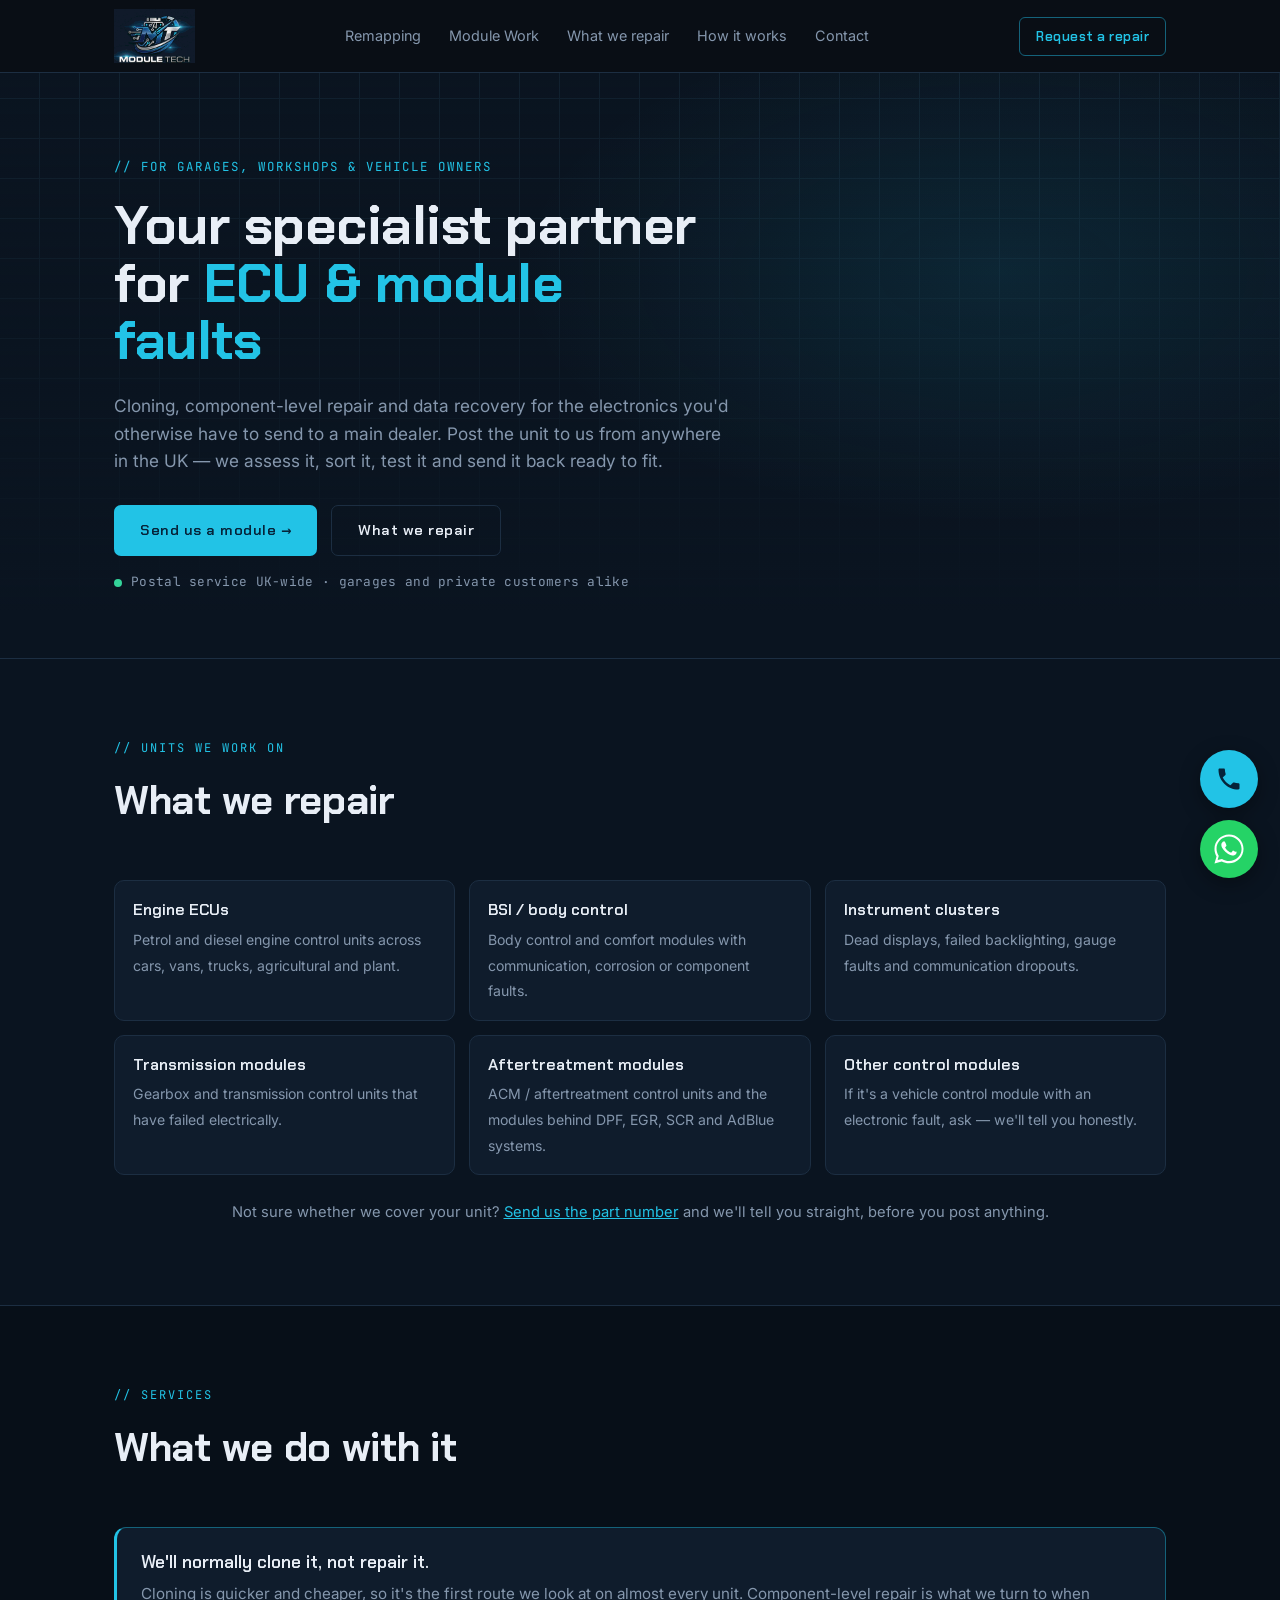
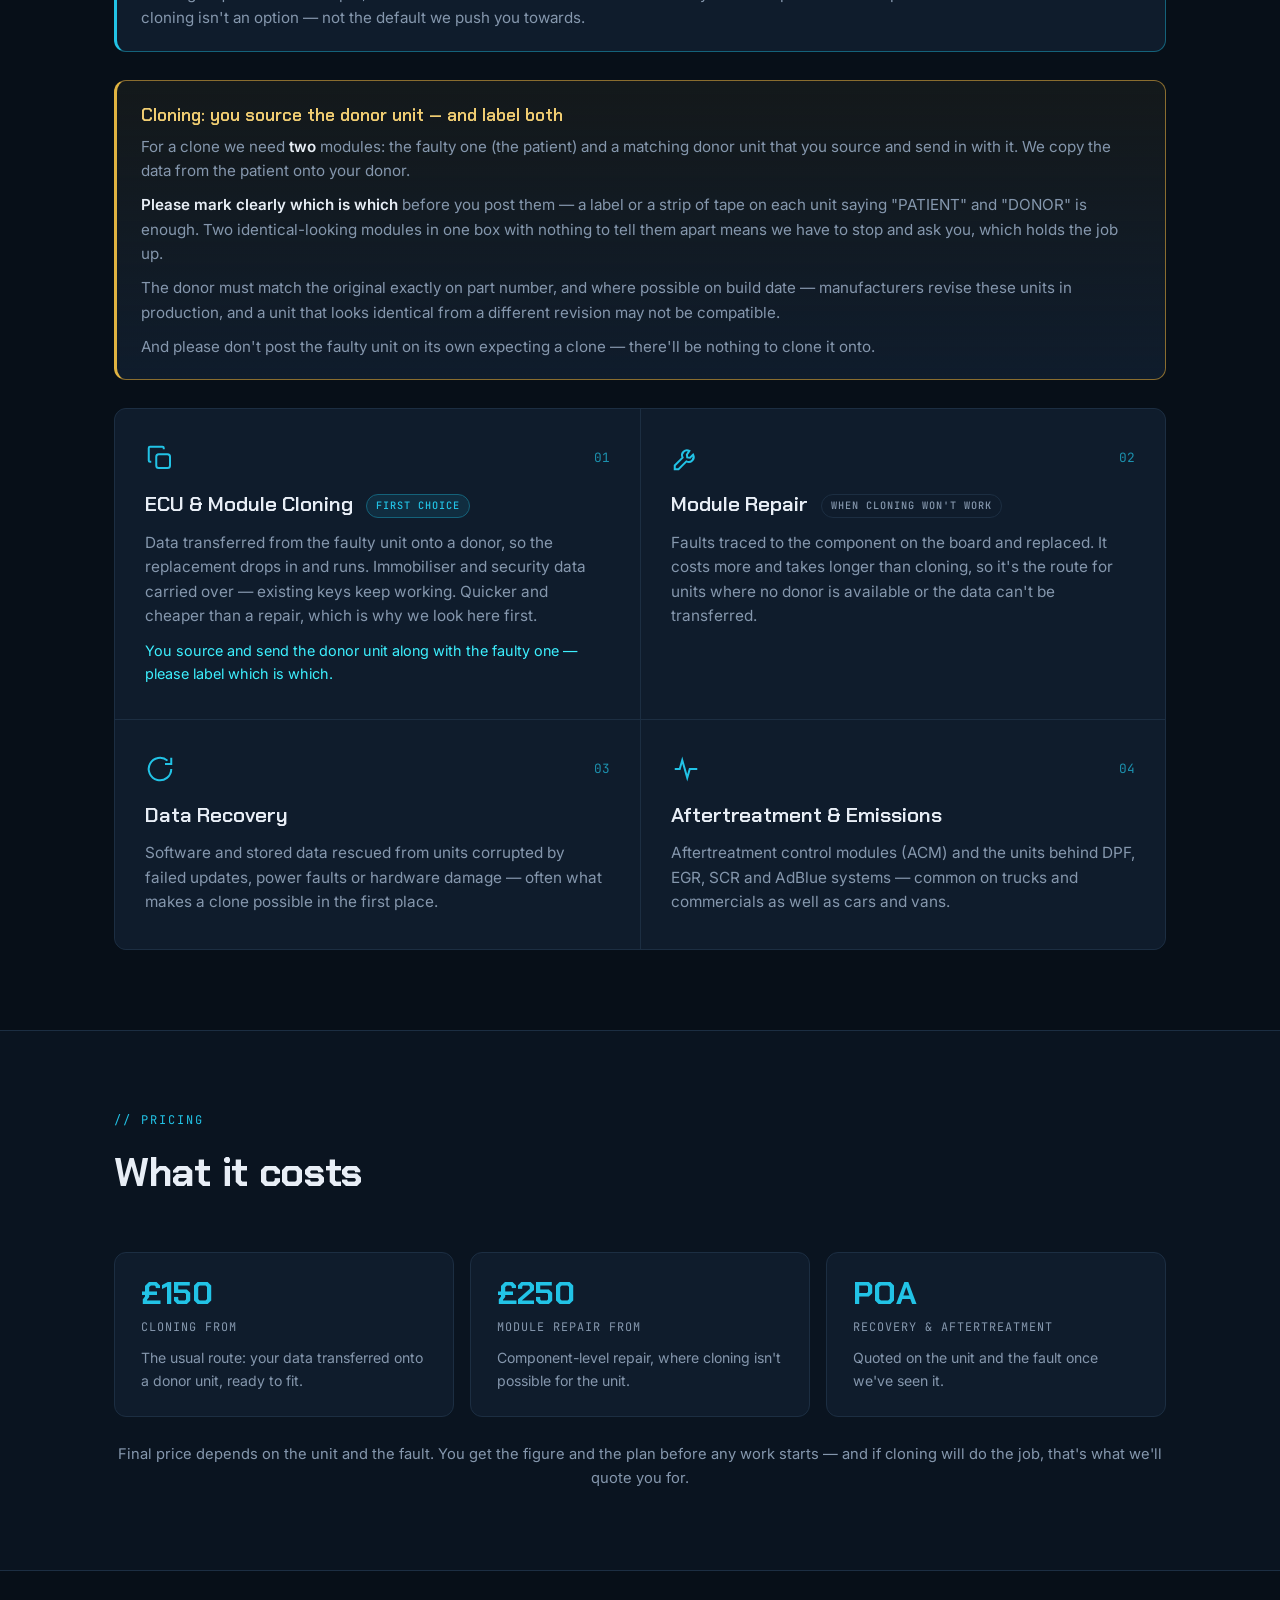
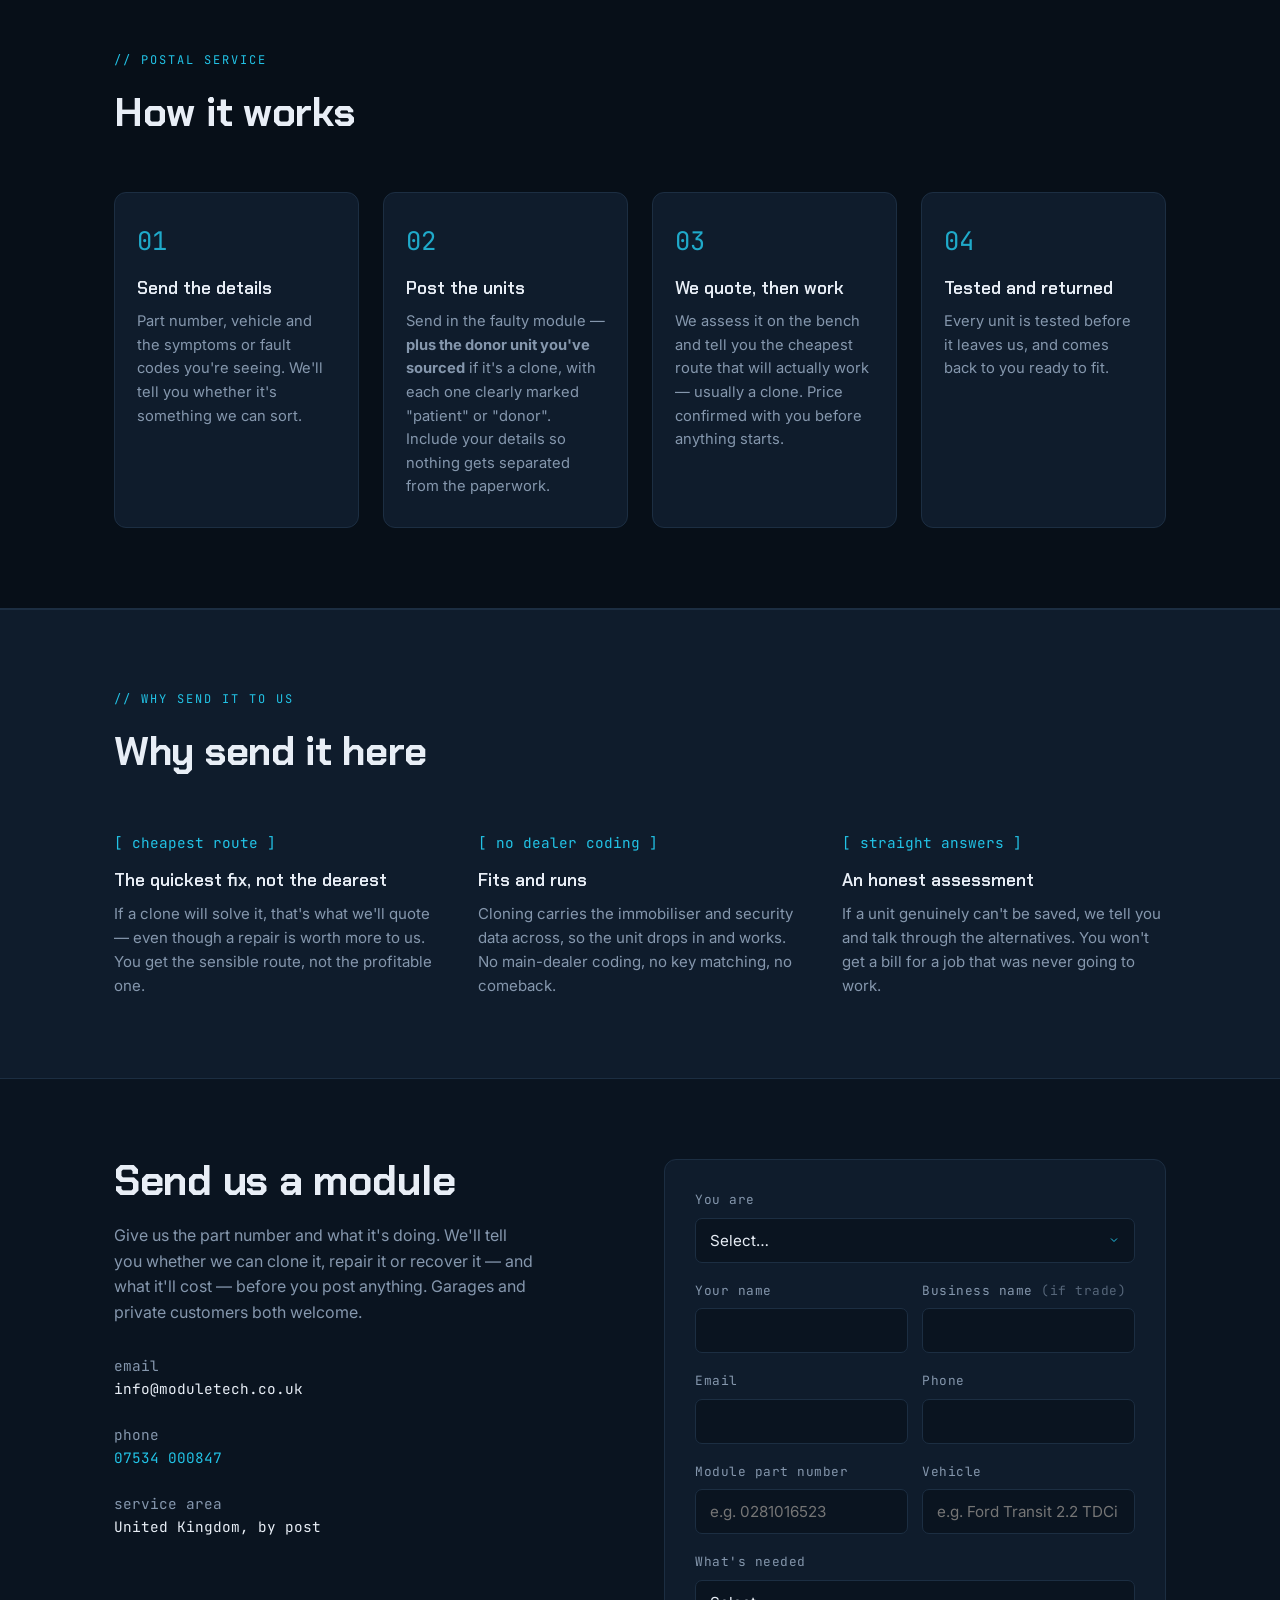
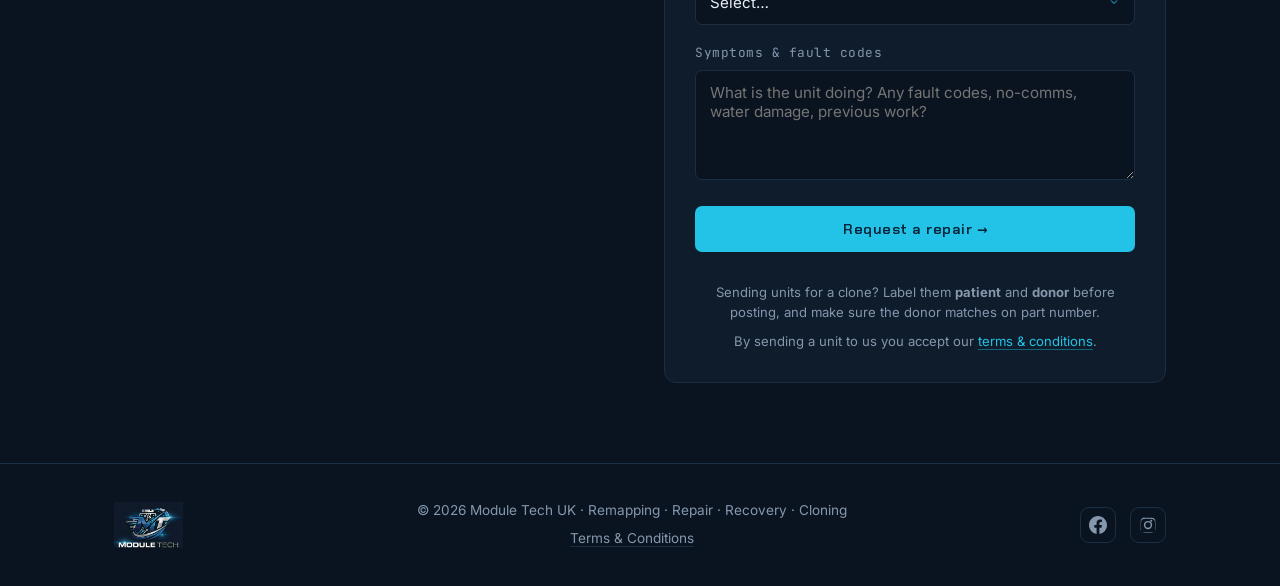
==== commit 7a855f52: "Add files via upload" ====
--- a/module-repair.html
+++ b/module-repair.html
@@ -3,8 +3,8 @@
 <head>
 <meta charset="UTF-8">
 <meta name="viewport" content="width=device-width, initial-scale=1.0">
-<title>ECU & Module Repair for Garages | Module Tech UK</title>
-<meta name="description" content="ECU cloning, module repair and data recovery for garages and trade. Engine ECUs, BSI, clusters, transmission and aftertreatment (ACM). Cloning from £150.">
+<title>ECU &amp; Module Repair, Cloning &amp; Data Recovery | Module Tech UK</title>
+<meta name="description" content="ECU cloning, module repair and data recovery for garages and private customers. Engine ECUs, BSI, clusters, transmission and aftertreatment (ACM). Cloning from £150.">
 <link rel="canonical" href="https://moduletech.co.uk/module-repair.html">
 
 <link rel="icon" type="image/x-icon" href="favicon.ico">
@@ -13,8 +13,8 @@
 <link rel="apple-touch-icon" sizes="180x180" href="favicon-180.png">
 
 <meta property="og:type" content="website">
-<meta property="og:title" content="ECU & Module Repair for Garages | Module Tech UK">
-<meta property="og:description" content="ECU cloning, component-level module repair and data recovery for garages and trade. Engine ECUs, BSI, clusters, transmission and aftertreatment (ACM) modules. Post it to us UK-wide.">
+<meta property="og:title" content="ECU &amp; Module Repair, Cloning &amp; Data Recovery | Module Tech UK">
+<meta property="og:description" content="ECU cloning, component-level module repair and data recovery for garages and private customers. Engine ECUs, BSI, clusters, transmission and aftertreatment (ACM) modules. Post it to us UK-wide.">
 <meta property="og:url" content="https://moduletech.co.uk/module-repair.html">
 <meta property="og:image" content="https://moduletech.co.uk/logo-social.png">
 <meta property="og:image:width" content="1200">
@@ -37,7 +37,7 @@
     "address": {"@type": "PostalAddress", "addressLocality": "Watford", "addressCountry": "GB"}
   },
   "areaServed": {"@type": "Country", "name": "United Kingdom"},
-  "audience": {"@type": "BusinessAudience", "audienceType": "Garages, workshops and motor trade"},
+  "audience": {"@type": "Audience", "audienceType": "Garages, workshops, motor trade and vehicle owners"},
   "offers": [
     {"@type": "Offer", "itemOffered": {"@type": "Service", "name": "Module repair"}, "price": "250", "priceCurrency": "GBP", "priceSpecification": {"@type": "PriceSpecification", "minPrice": "250", "priceCurrency": "GBP"}},
     {"@type": "Offer", "itemOffered": {"@type": "Service", "name": "ECU and module cloning"}, "price": "150", "priceCurrency": "GBP", "priceSpecification": {"@type": "PriceSpecification", "minPrice": "150", "priceCurrency": "GBP"}},
@@ -50,7 +50,7 @@
 <link rel="preconnect" href="https://fonts.googleapis.com">
 <link rel="preconnect" href="https://fonts.gstatic.com" crossorigin>
 <link href="https://fonts.googleapis.com/css2?family=Chakra+Petch:wght@500;600;700&family=Inter:wght@400;500;600&family=JetBrains+Mono:wght@500&display=swap" rel="stylesheet">
-<link rel="stylesheet" href="styles.css">
+<link rel="stylesheet" href="styles.css?v=15be91b6">
 </head>
 <body>
 
@@ -59,7 +59,7 @@
     <a href="index.html" class="logo"><img src="logo-header.png" alt="Module Tech UK"></a>
     <nav class="links" id="site-nav">
       <a href="remapping.html">Remapping</a>
-      <a href="module-repair.html">Module Repair</a>
+      <a href="module-repair.html">Module Work</a>
       <a href="#what-we-repair">What we repair</a>
       <a href="#how">How it works</a>
       <a href="#trade-quote">Contact</a>
@@ -73,14 +73,14 @@
 
   <section class="page-hero">
     <div class="wrap">
-      <div class="eyebrow">// For garages, workshops &amp; trade</div>
+      <div class="eyebrow">// For garages, workshops &amp; vehicle owners</div>
       <h1>Your specialist partner for <em>ECU &amp; module faults</em></h1>
       <p class="lede">Cloning, component-level repair and data recovery for the electronics you'd otherwise have to send to a main dealer. Post the unit to us from anywhere in the UK — we assess it, sort it, test it and send it back ready to fit.</p>
       <div class="hero-cta">
         <a href="#trade-quote" class="btn btn-primary">Send us a module →</a>
         <a href="#what-we-repair" class="btn btn-ghost">What we repair</a>
       </div>
-      <div class="status-line"><span class="blip"></span>Postal service UK-wide · cloning first, because it's quicker and cheaper</div>
+      <div class="status-line"><span class="blip"></span>Postal service UK-wide · garages and private customers alike</div>
     </div>
   </section>
 
@@ -105,7 +105,7 @@
   <section id="services" style="background:var(--bg2);border-top:1px solid var(--line);border-bottom:1px solid var(--line)">
     <div class="wrap">
       <div class="sec-head">
-        <div class="tag">// Trade services</div>
+        <div class="tag">// Services</div>
         <h2>What we do with it</h2>
       </div>
 
@@ -151,7 +151,7 @@
   <section id="pricing">
     <div class="wrap">
       <div class="sec-head">
-        <div class="tag">// Trade pricing</div>
+        <div class="tag">// Pricing</div>
         <h2>What it costs</h2>
       </div>
       <div class="pricerow">
@@ -210,7 +210,7 @@
     <div class="wrap">
       <div class="sec-head">
         <div class="tag">// Why send it to us</div>
-        <h2>Built for the trade</h2>
+        <h2>Why send it here</h2>
       </div>
       <div class="why-grid">
         <div class="why-item">
@@ -236,7 +236,7 @@
     <div class="wrap contact-grid">
       <div class="contact-copy">
         <h2>Send us a module</h2>
-        <p>Give us the part number and what it's doing. We'll tell you whether we can fix it, clone it or recover it — and what it'll cost — before you post anything.</p>
+        <p>Give us the part number and what it's doing. We'll tell you whether we can clone it, repair it or recover it — and what it'll cost — before you post anything. Garages and private customers both welcome.</p>
         <div class="contact-detail">
           <span>email</span><br>info@moduletech.co.uk<br><br>
           <span>phone</span><br><a href="tel:+447534000847" style="color:var(--accent)">07534 000847</a><br><br>
@@ -244,15 +244,22 @@
         </div>
       </div>
       <form id="enquiry-form" action="https://formspree.io/f/xlgynkbk" method="POST">
-        <input type="hidden" name="_subject" value="TRADE enquiry from Module Tech UK website">
-        <input type="hidden" name="enquiry_type" value="Trade / garage">
+        <input type="hidden" name="_subject" value="MODULE WORK enquiry from Module Tech UK website">
+        <div class="field">
+          <label for="customer_type">You are</label>
+          <select id="customer_type" name="customer_type" required>
+            <option value="" disabled selected>Select…</option>
+            <option>A garage / motor trade</option>
+            <option>A private customer</option>
+          </select>
+        </div>
         <div class="field-row">
           <div class="field">
             <label for="name">Your name</label>
             <input type="text" id="name" name="name" required>
           </div>
           <div class="field">
-            <label for="business">Business name</label>
+            <label for="business">Business name <span style="opacity:.6">(if trade)</span></label>
             <input type="text" id="business" name="business">
           </div>
         </div>
@@ -353,6 +360,6 @@
   }
 });
 </script>
-<script src="site.js" defer></script>
+<script src="site.js?v=74079be0" defer></script>
 </body>
 </html>
--- a/styles.css
+++ b/styles.css
@@ -368,3 +368,7 @@
 .keynote.warn{border-color:#8a6d2f;border-left-color:#e0b341;background:linear-gradient(180deg,rgba(224,179,65,.06),var(--panel))}
 .keynote.warn strong{color:#f0cd72}
 .keynote em{color:var(--ink);font-style:normal;font-weight:600}
+
+/* Secondary hero door — equal visual weight to btn-primary */
+.btn-accent{border:1px solid var(--accent);color:var(--accent);background:rgba(34,195,230,.09)}
+.btn-accent:hover{background:var(--accent);color:#06243a;transform:translateY(-1px)}
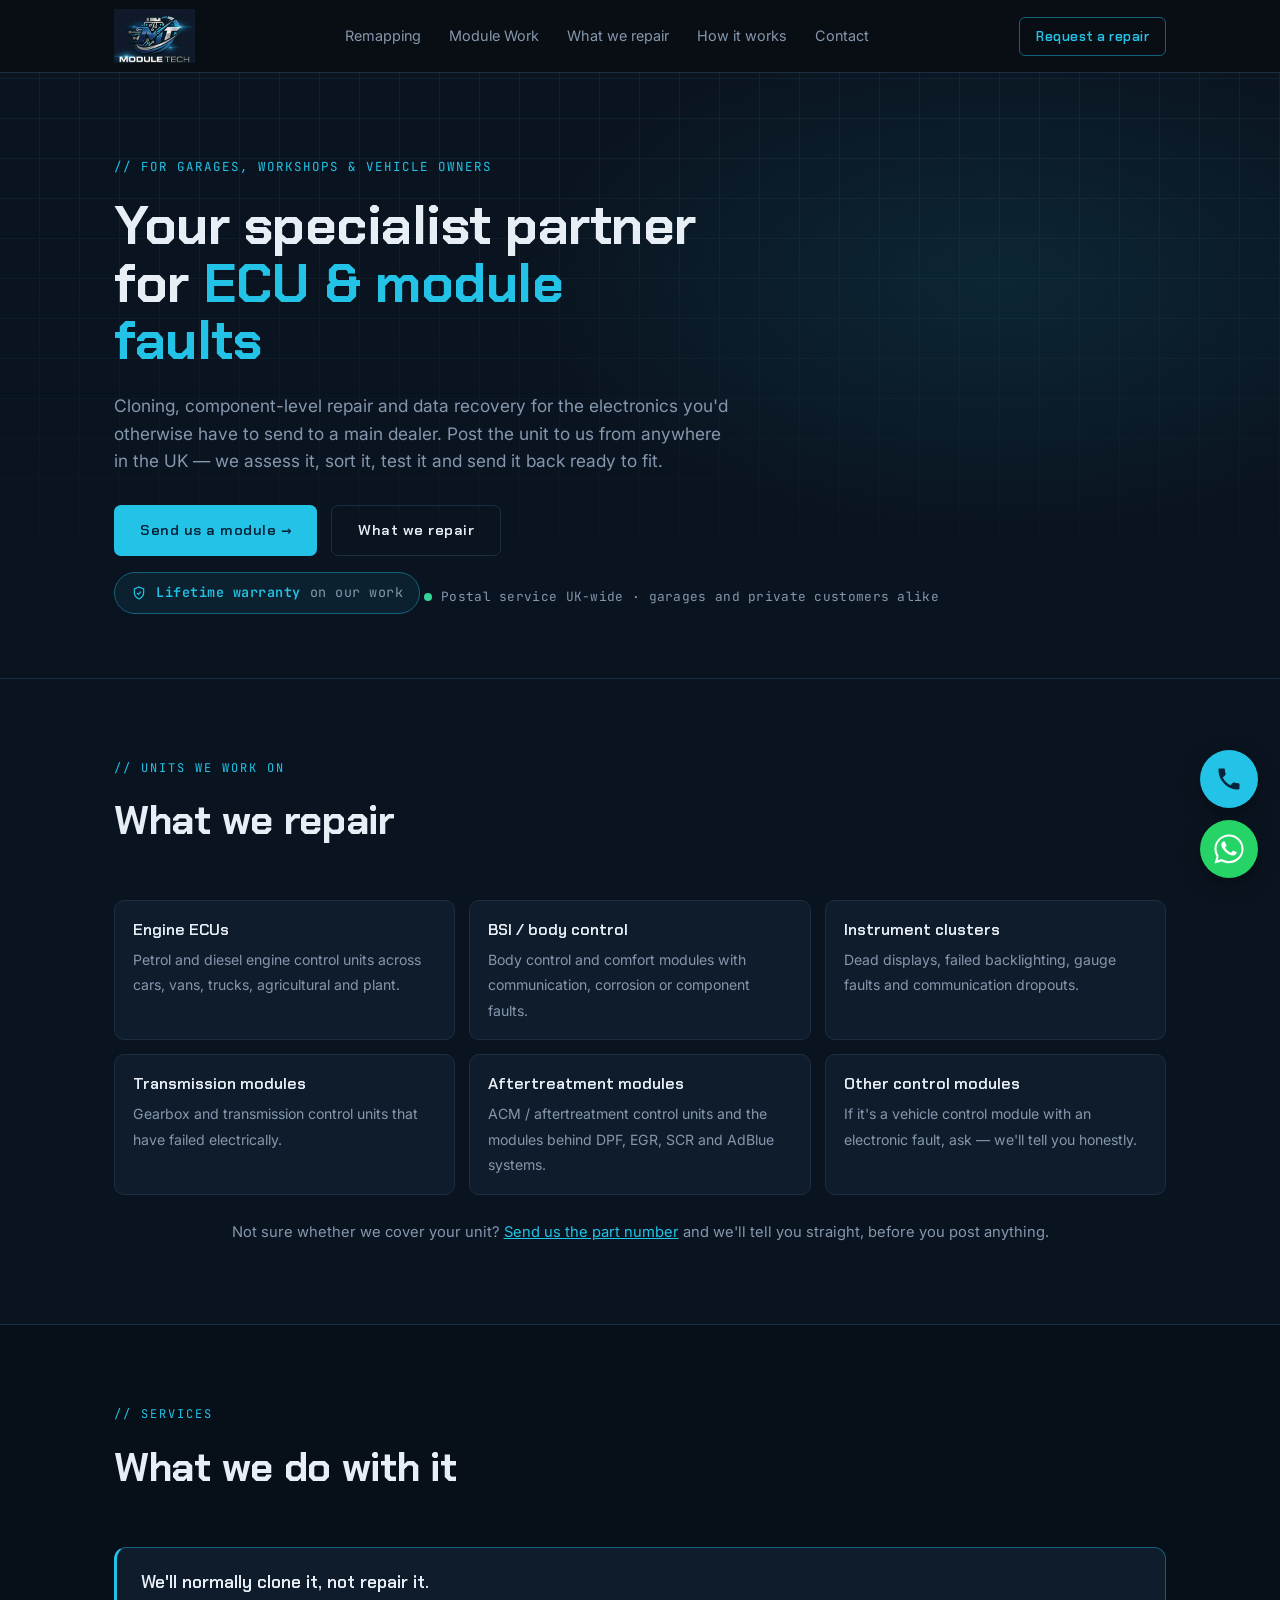
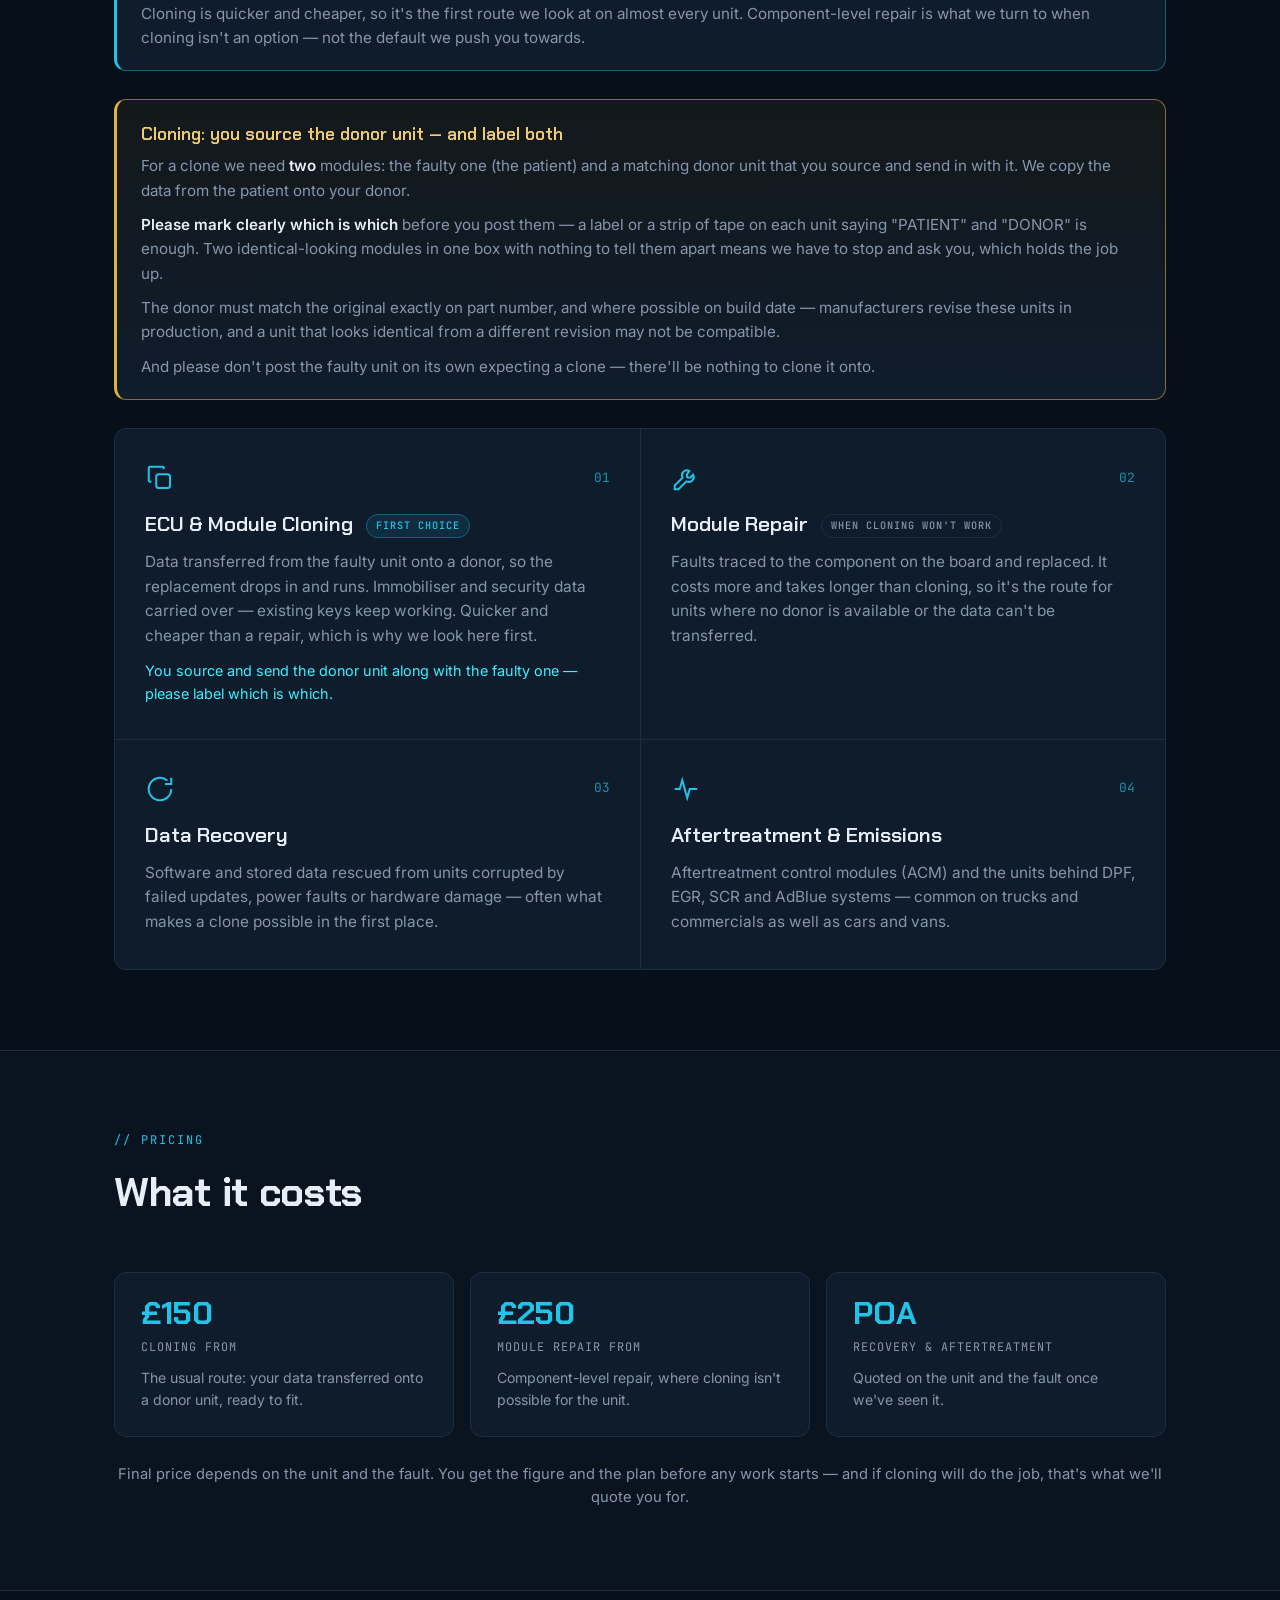
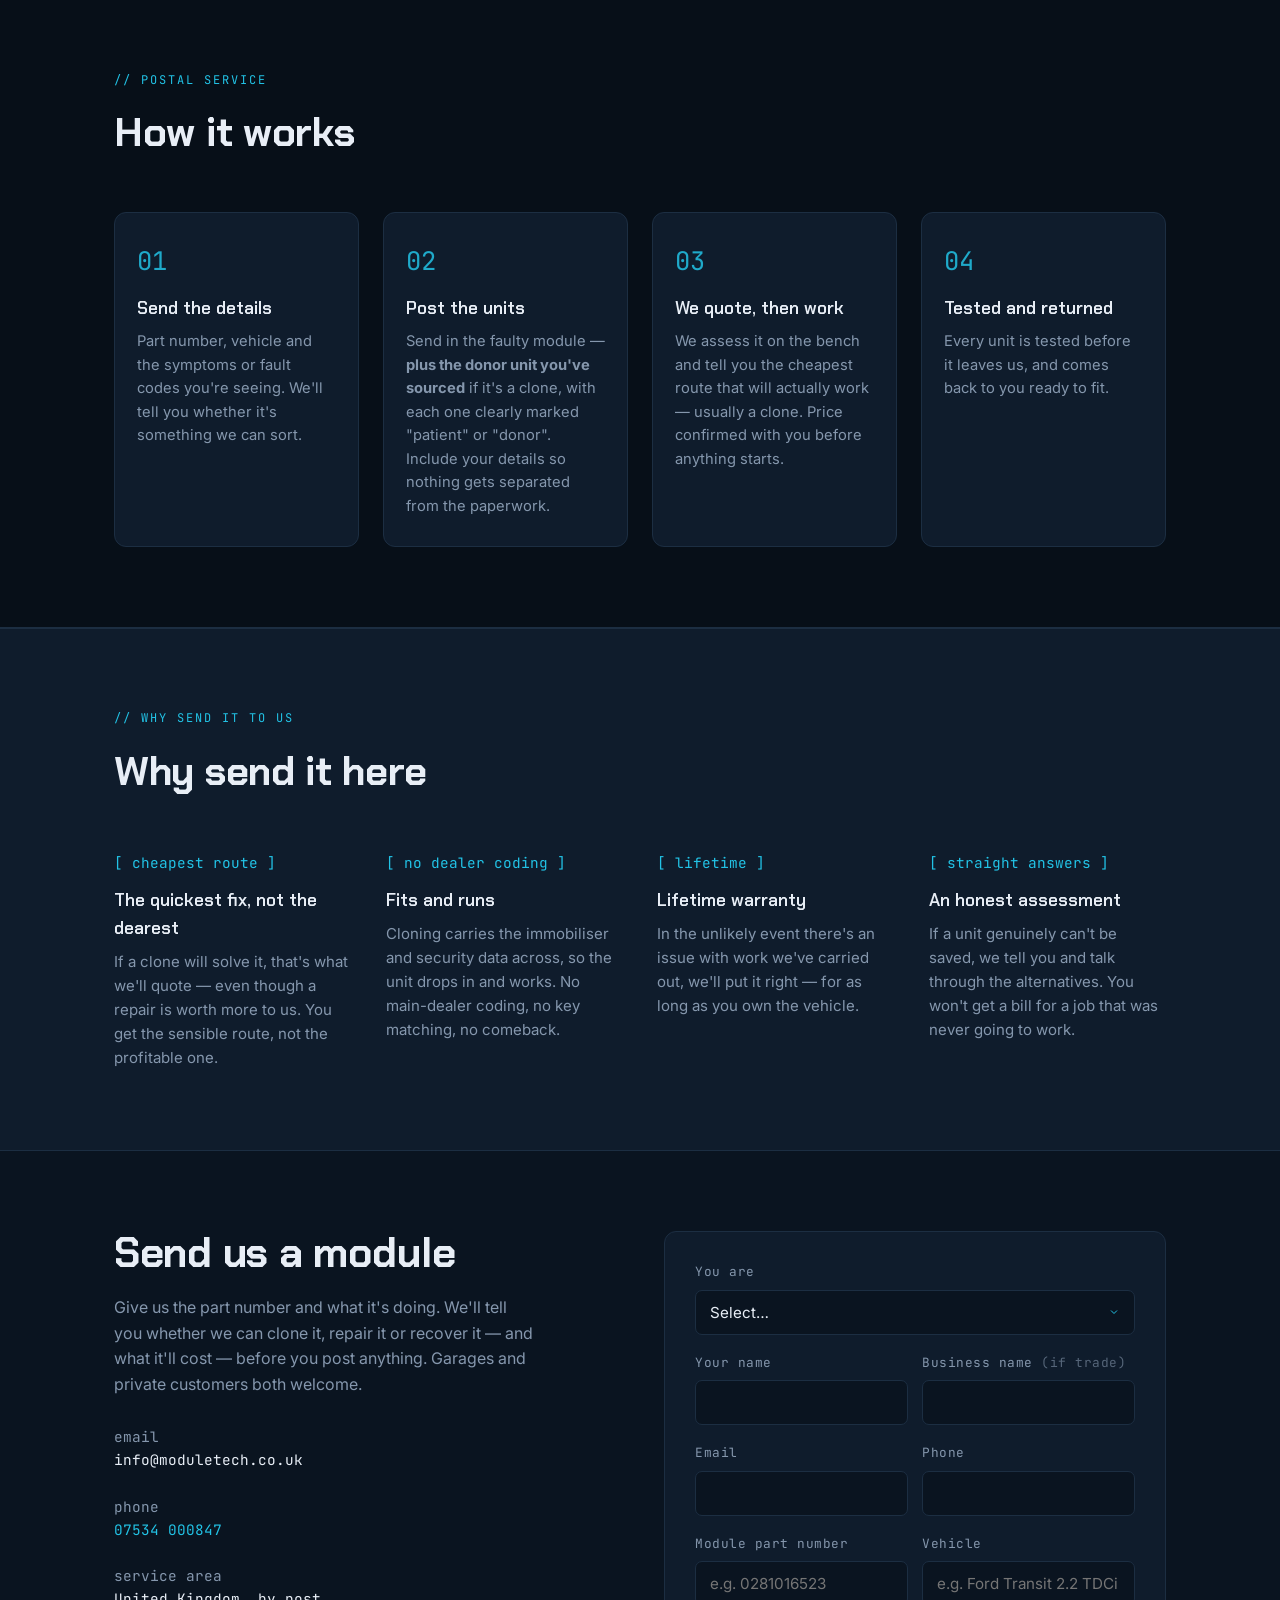
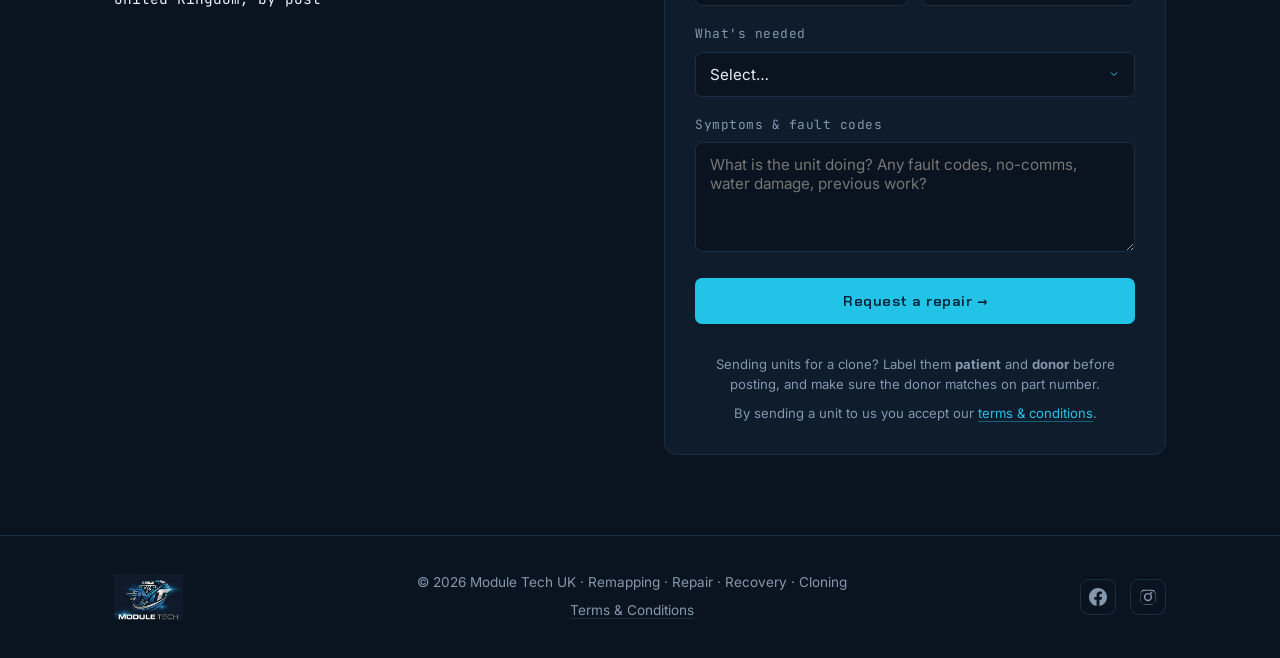
==== commit b31d3696: "Add files via upload" ====
--- a/module-repair.html
+++ b/module-repair.html
@@ -50,7 +50,7 @@
 <link rel="preconnect" href="https://fonts.googleapis.com">
 <link rel="preconnect" href="https://fonts.gstatic.com" crossorigin>
 <link href="https://fonts.googleapis.com/css2?family=Chakra+Petch:wght@500;600;700&family=Inter:wght@400;500;600&family=JetBrains+Mono:wght@500&display=swap" rel="stylesheet">
-<link rel="stylesheet" href="styles.css?v=15be91b6">
+<link rel="stylesheet" href="styles.css?v=4095a878">
 </head>
 <body>
 
@@ -80,6 +80,7 @@
         <a href="#trade-quote" class="btn btn-primary">Send us a module →</a>
         <a href="#what-we-repair" class="btn btn-ghost">What we repair</a>
       </div>
+      <div class="warranty-badge"><svg viewBox="0 0 24 24" fill="none" stroke="currentColor" stroke-width="1.8" aria-hidden="true"><path d="M12 3l7 3v5c0 4.4-3 8.3-7 10-4-1.7-7-5.6-7-10V6z"/><path d="M9 12l2 2 4-4"/></svg><strong>Lifetime warranty</strong> on our work</div>
       <div class="status-line"><span class="blip"></span>Postal service UK-wide · garages and private customers alike</div>
     </div>
   </section>
@@ -222,6 +223,11 @@
           <div class="ico">[ no dealer coding ]</div>
           <h4>Fits and runs</h4>
           <p>Cloning carries the immobiliser and security data across, so the unit drops in and works. No main-dealer coding, no key matching, no comeback.</p>
+        </div>
+        <div class="why-item">
+          <div class="ico">[ lifetime ]</div>
+          <h4>Lifetime warranty</h4>
+          <p>In the unlikely event there's an issue with work we've carried out, we'll put it right — for as long as you own the vehicle.</p>
         </div>
         <div class="why-item">
           <div class="ico">[ straight answers ]</div>
--- a/styles.css
+++ b/styles.css
@@ -372,3 +372,15 @@
 /* Secondary hero door — equal visual weight to btn-primary */
 .btn-accent{border:1px solid var(--accent);color:var(--accent);background:rgba(34,195,230,.09)}
 .btn-accent:hover{background:var(--accent);color:#06243a;transform:translateY(-1px)}
+
+/* Why grid flows to 4 items */
+.why-grid{grid-template-columns:repeat(auto-fit,minmax(230px,1fr));gap:34px}
+
+/* Warranty badge */
+.warranty-badge{
+  display:inline-flex;align-items:center;gap:9px;margin-top:16px;padding:9px 16px;
+  border:1px solid var(--accent-dim);border-radius:30px;background:rgba(34,195,230,.08);
+  font-family:'JetBrains Mono',monospace;font-size:.84rem;color:var(--muted);letter-spacing:.5px;
+}
+.warranty-badge strong{color:var(--accent);font-weight:600}
+.warranty-badge svg{width:16px;height:16px;color:var(--accent);flex:none}
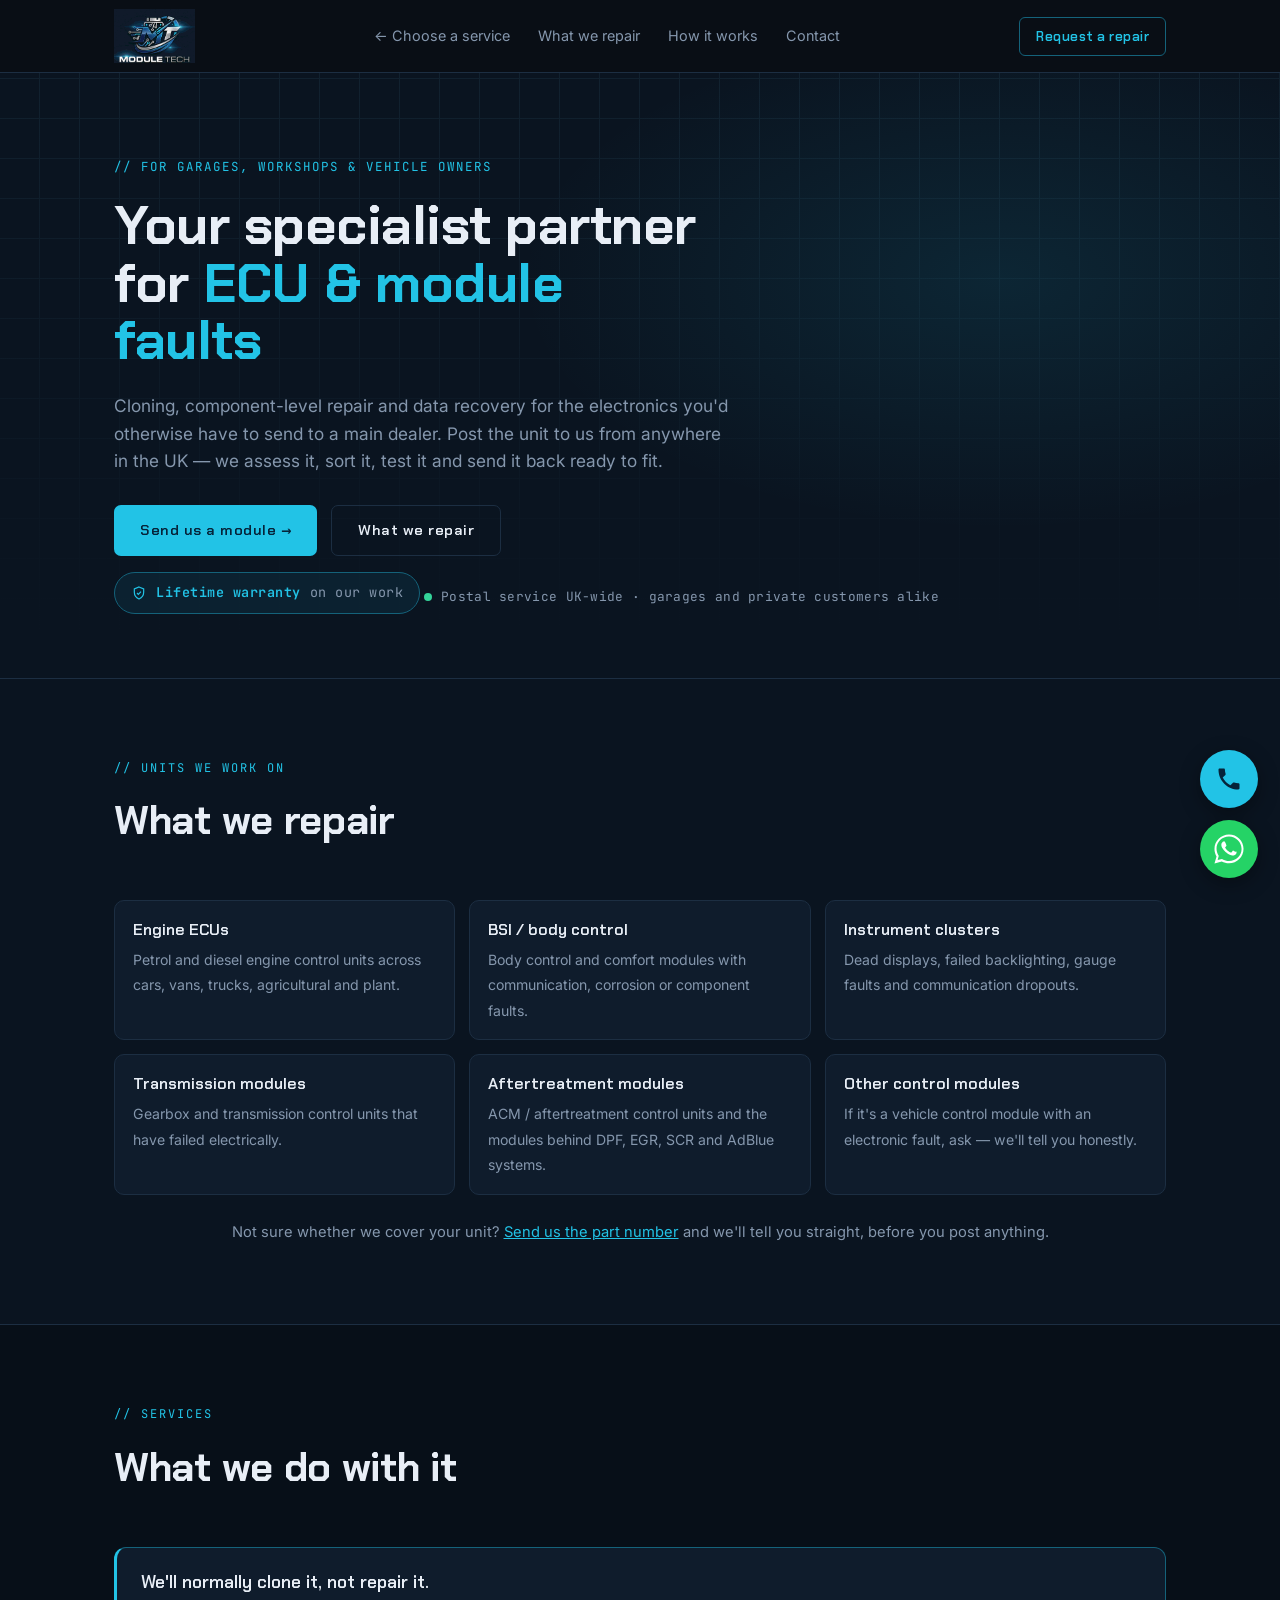
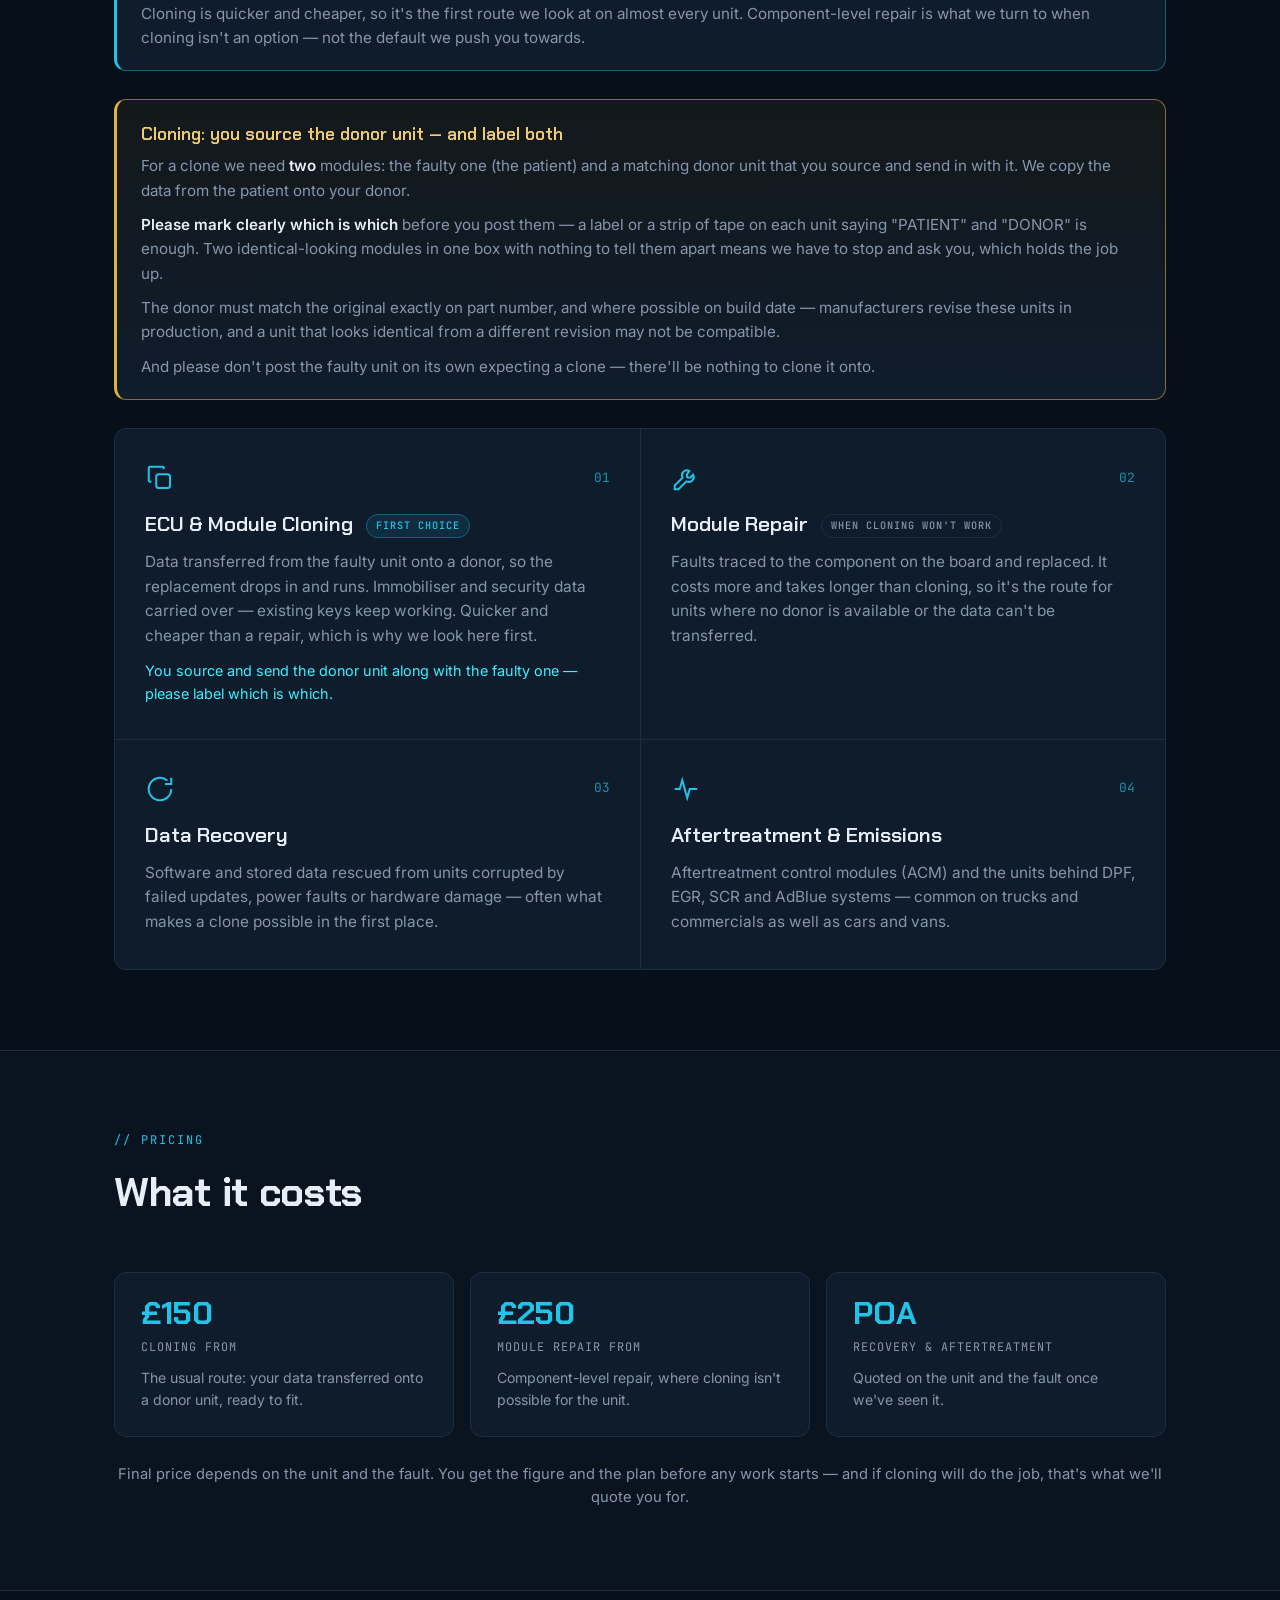
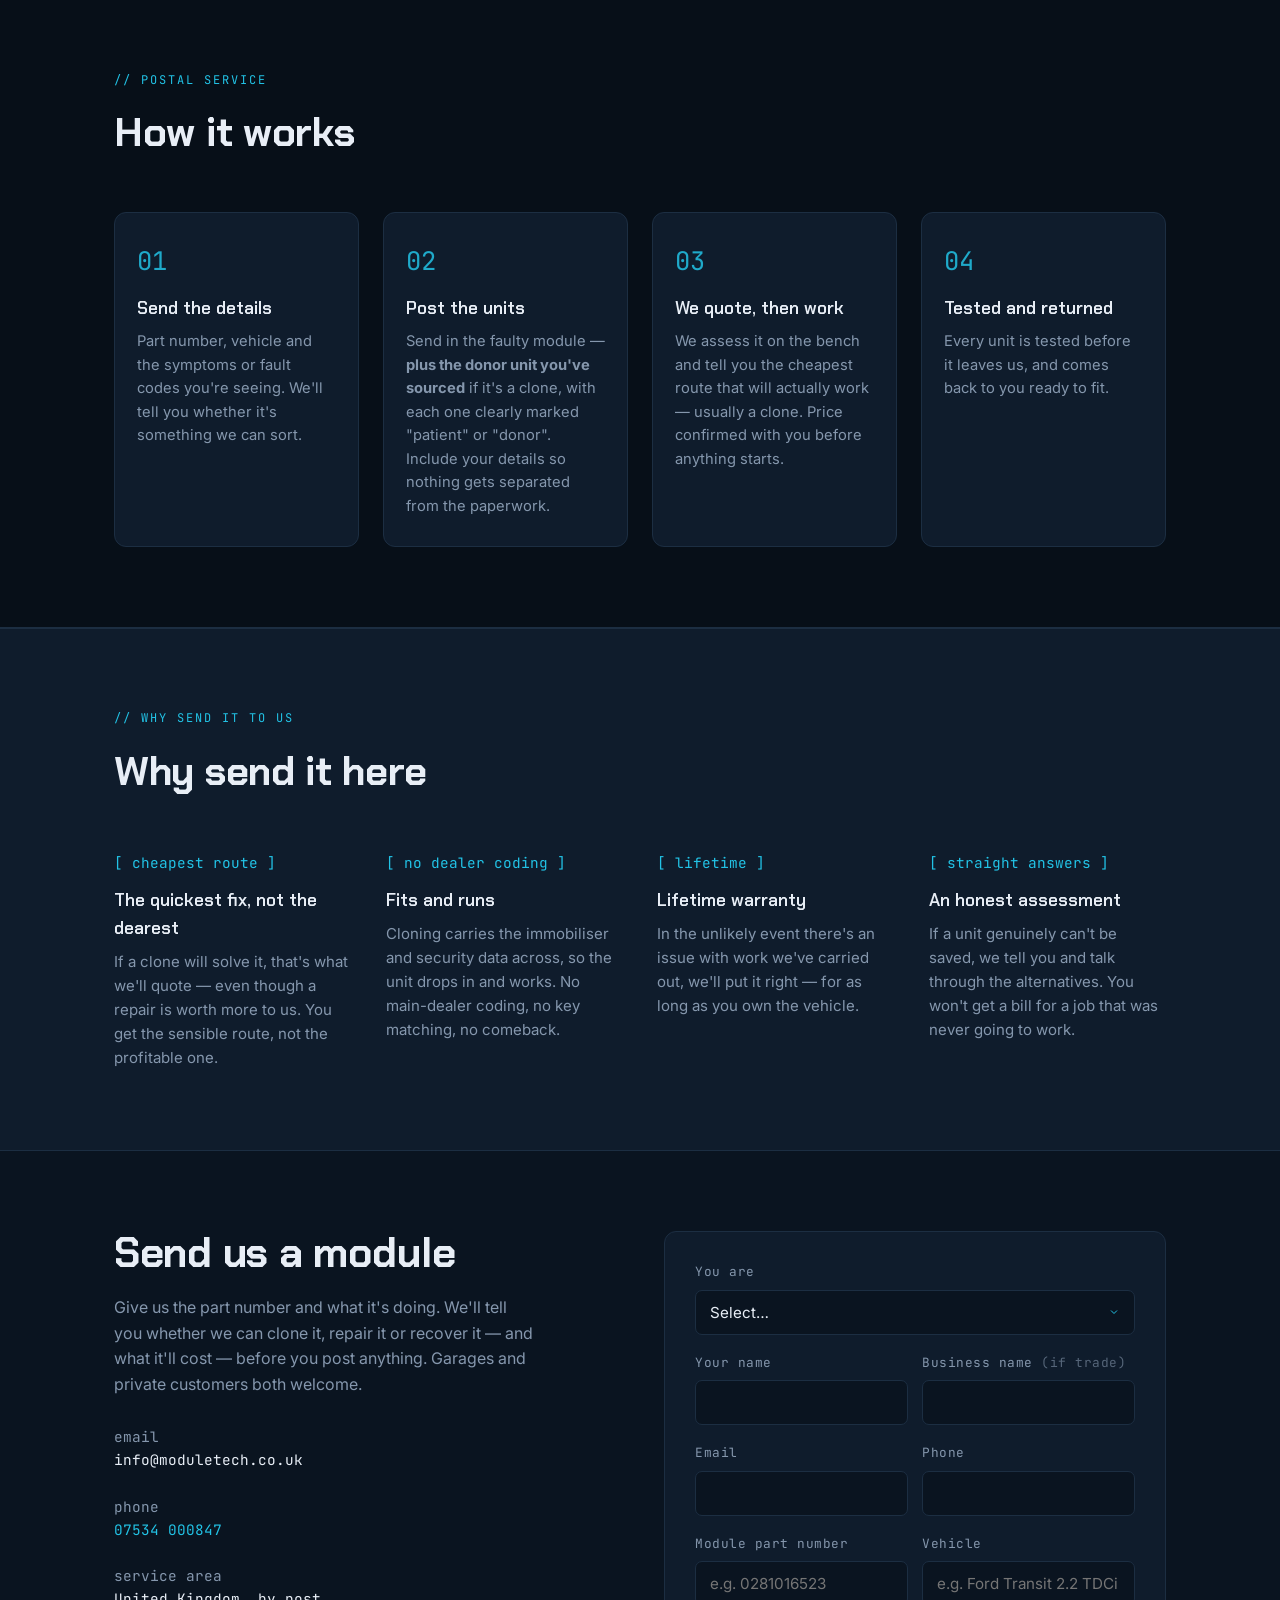
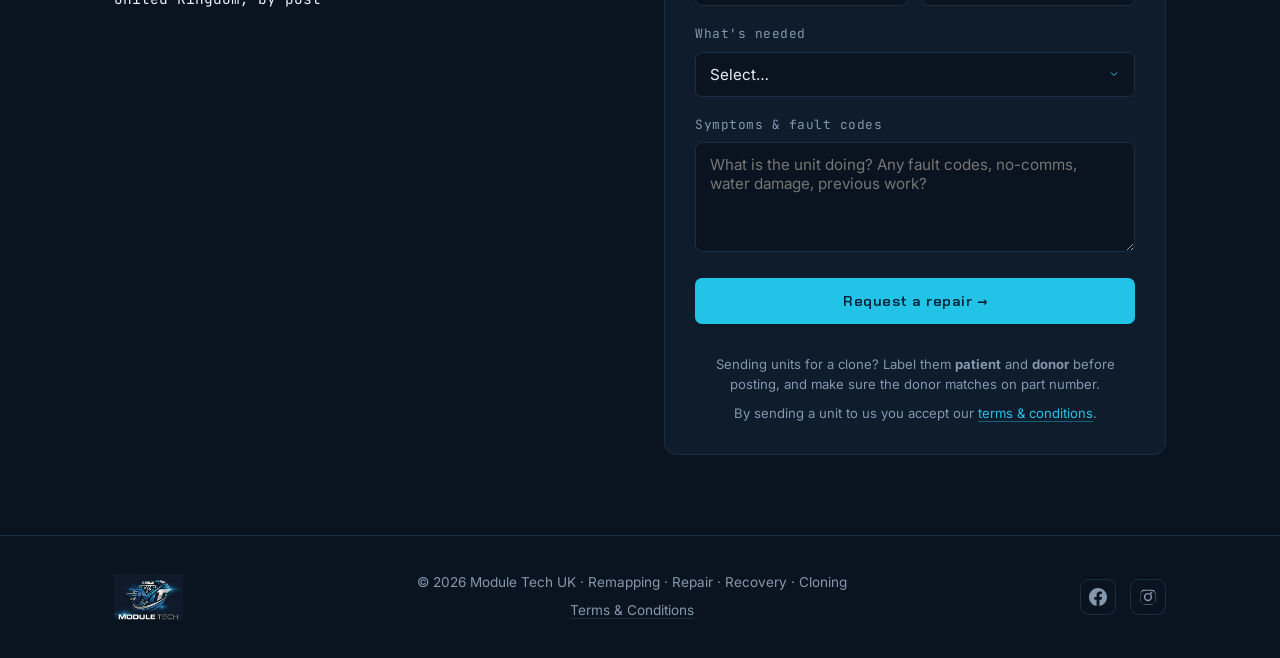
==== commit a8acab53: "Add files via upload" ====
--- a/module-repair.html
+++ b/module-repair.html
@@ -58,8 +58,7 @@
   <div class="wrap bar">
     <a href="index.html" class="logo"><img src="logo-header.png" alt="Module Tech UK"></a>
     <nav class="links" id="site-nav">
-      <a href="remapping.html">Remapping</a>
-      <a href="module-repair.html">Module Work</a>
+      <a href="index.html">← Choose a service</a>
       <a href="#what-we-repair">What we repair</a>
       <a href="#how">How it works</a>
       <a href="#trade-quote">Contact</a>
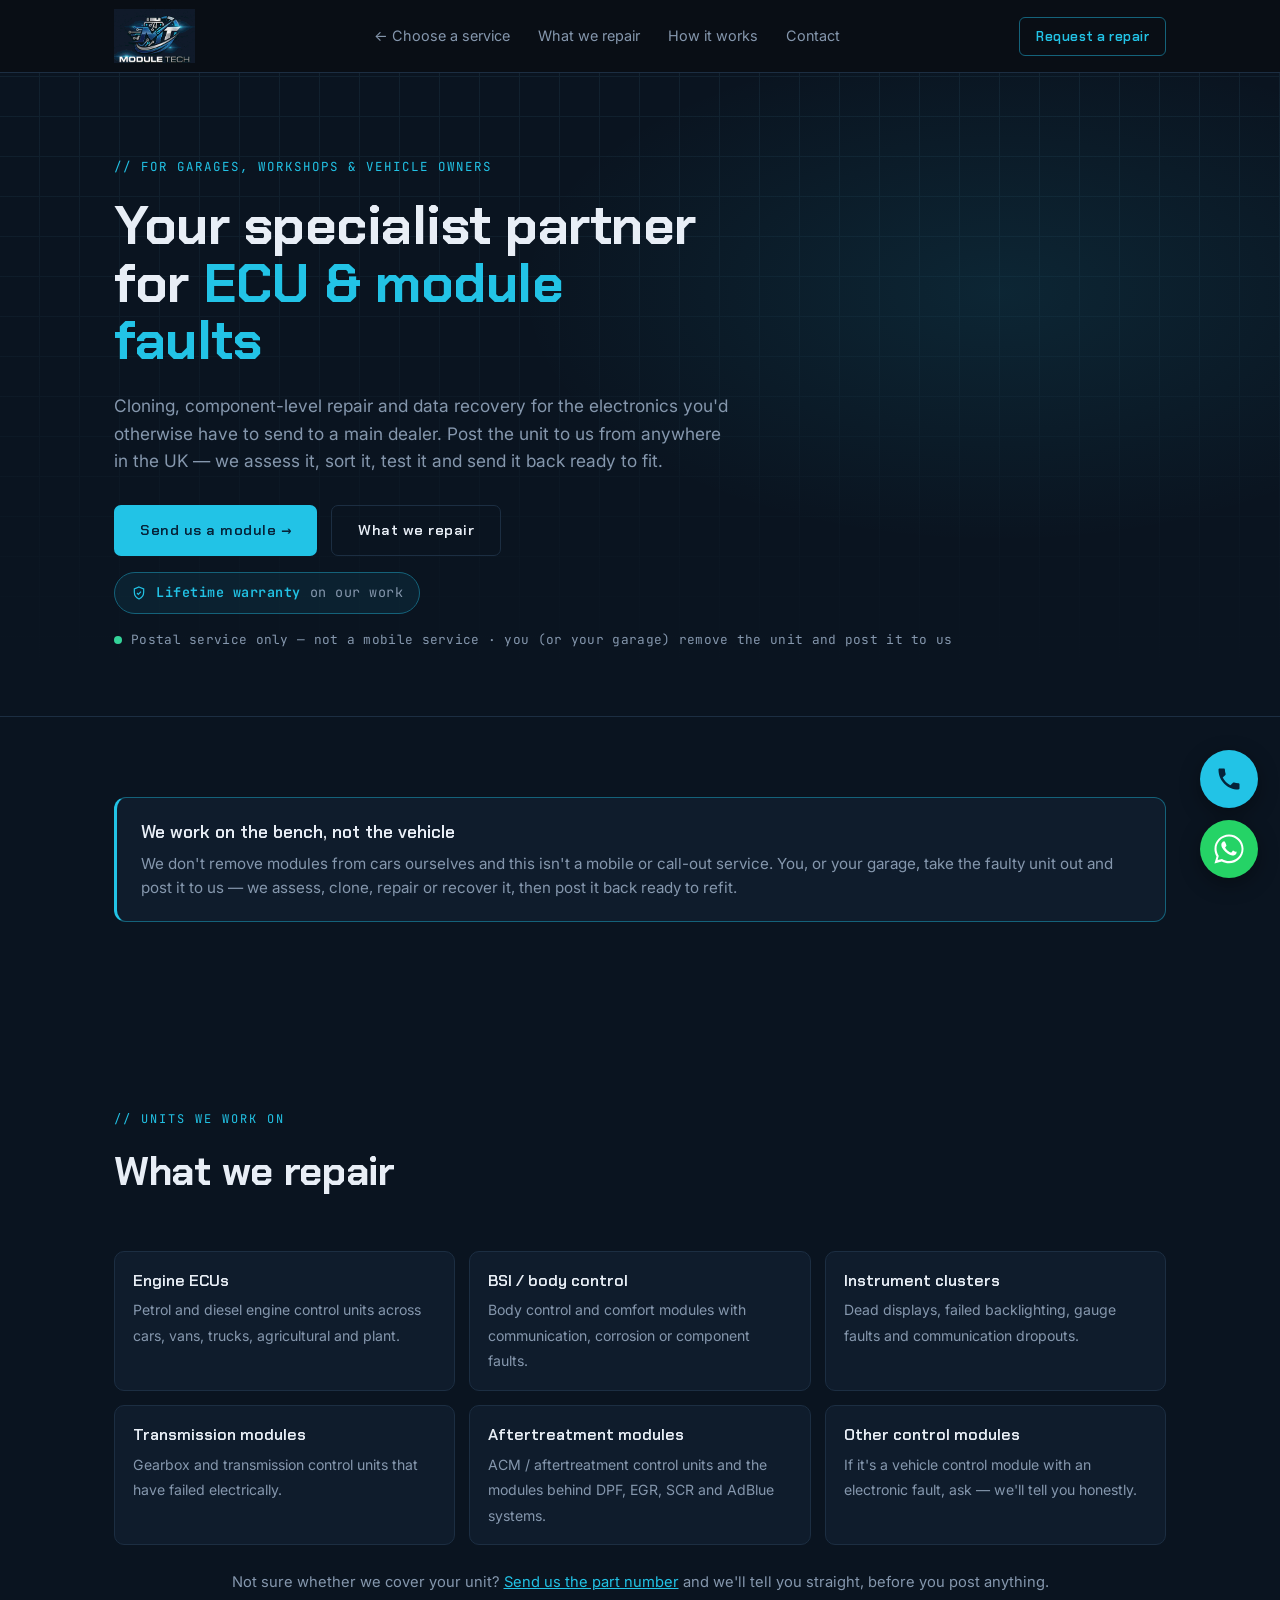
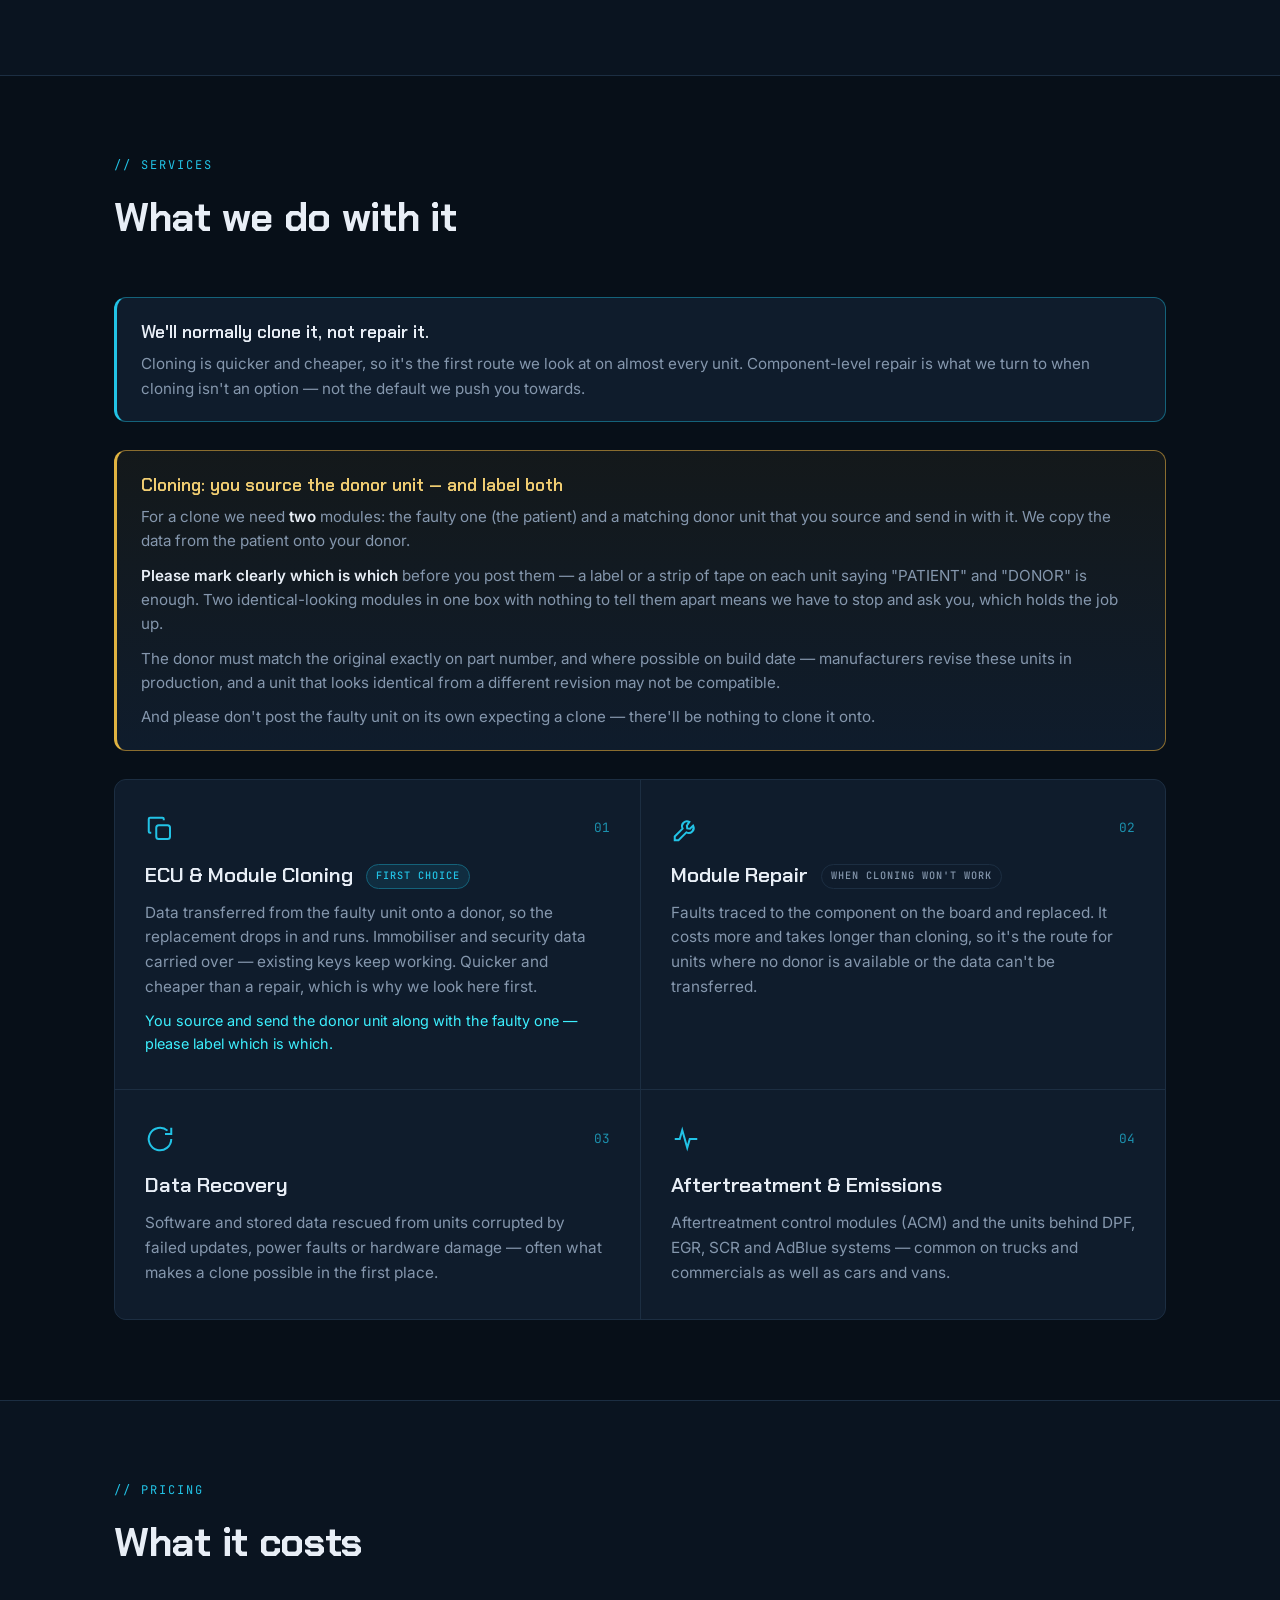
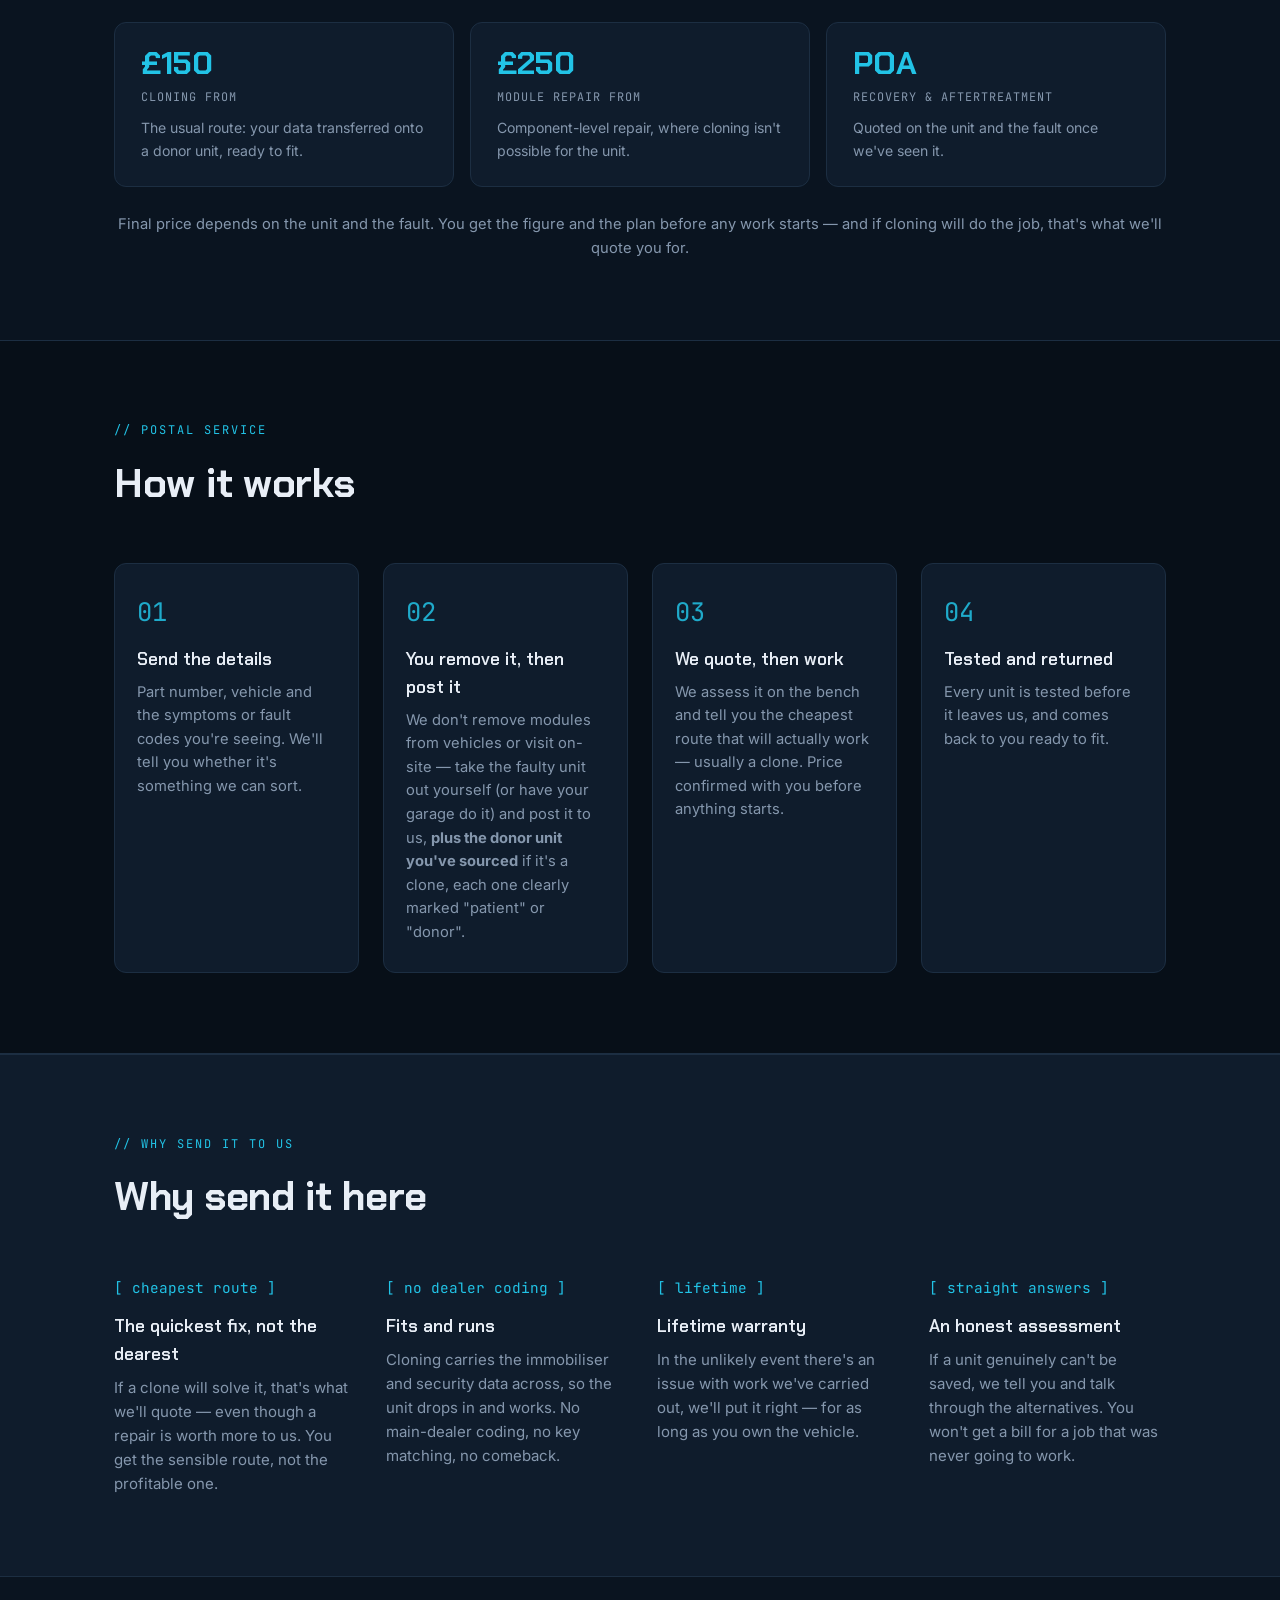
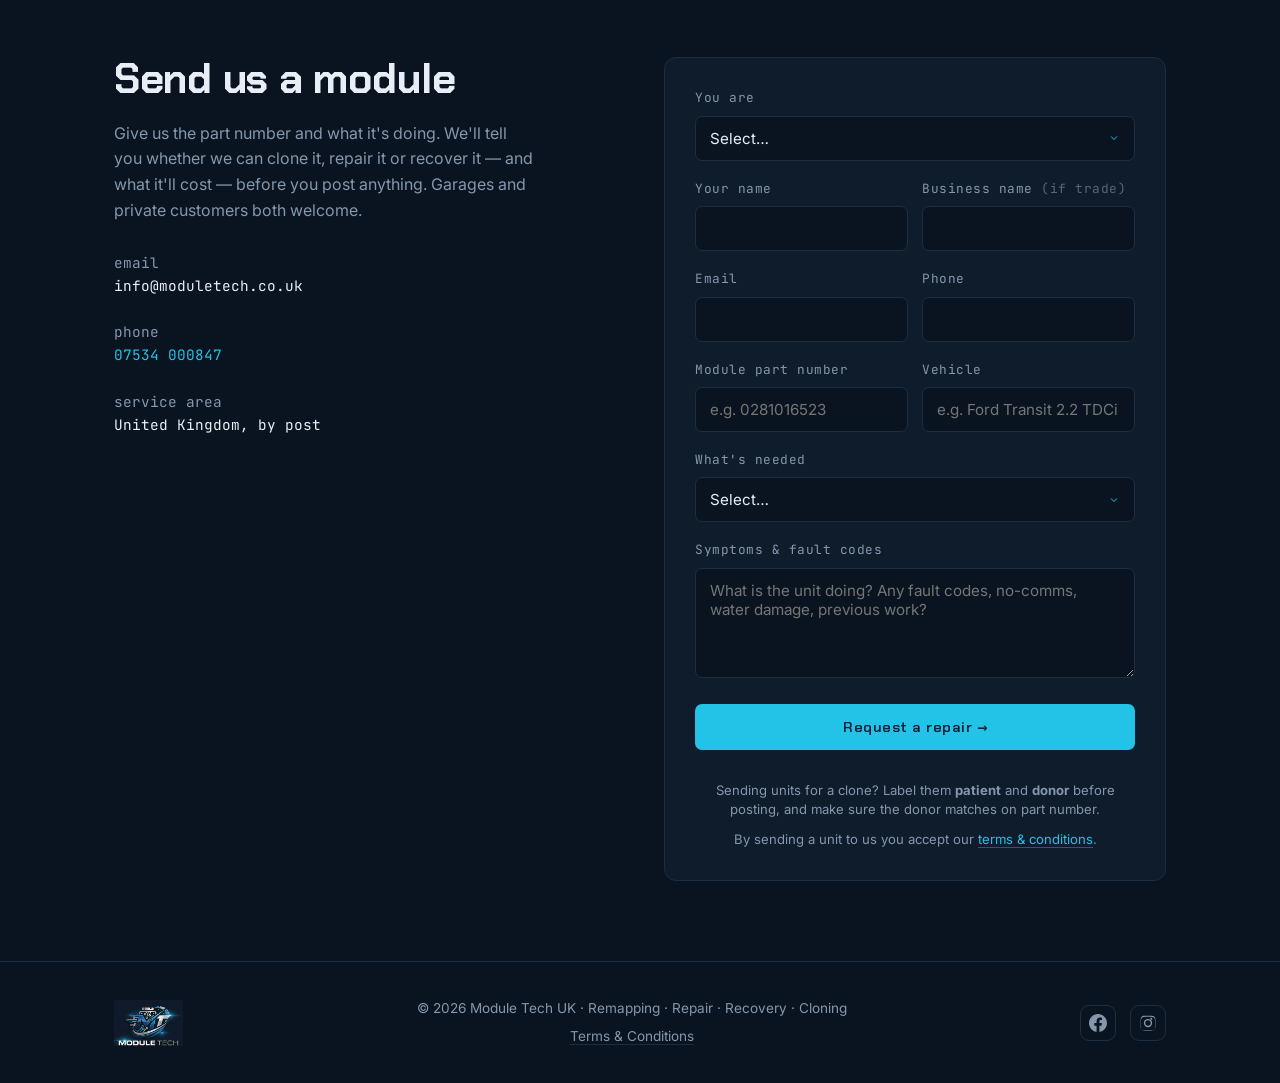
==== commit f3a1acc4: "Update instructions for module removal and posting" ====
--- a/module-repair.html
+++ b/module-repair.html
@@ -80,7 +80,16 @@
         <a href="#what-we-repair" class="btn btn-ghost">What we repair</a>
       </div>
       <div class="warranty-badge"><svg viewBox="0 0 24 24" fill="none" stroke="currentColor" stroke-width="1.8" aria-hidden="true"><path d="M12 3l7 3v5c0 4.4-3 8.3-7 10-4-1.7-7-5.6-7-10V6z"/><path d="M9 12l2 2 4-4"/></svg><strong>Lifetime warranty</strong> on our work</div>
-      <div class="status-line"><span class="blip"></span>Postal service UK-wide · garages and private customers alike</div>
+      <div class="status-line"><span class="blip"></span>Postal service only — not a mobile service · you (or your garage) remove the unit and post it to us</div>
+    </div>
+  </section>
+
+  <section>
+    <div class="wrap">
+      <div class="keynote">
+        <strong>We work on the bench, not the vehicle</strong>
+        <p>We don't remove modules from cars ourselves and this isn't a mobile or call-out service. You, or your garage, take the faulty unit out and post it to us — we assess, clone, repair or recover it, then post it back ready to refit.</p>
+      </div>
     </div>
   </section>
 
@@ -189,8 +198,8 @@
         </div>
         <div class="step">
           <div class="step-no">02</div>
-          <h4>Post the units</h4>
-          <p>Send in the faulty module — <strong>plus the donor unit you've sourced</strong> if it's a clone, with each one clearly marked "patient" or "donor". Include your details so nothing gets separated from the paperwork.</p>
+          <h4>You remove it, then post it</h4>
+          <p>We don't remove modules from vehicles or visit on-site — take the faulty unit out yourself (or have your garage do it) and post it to us, <strong>plus the donor unit you've sourced</strong> if it's a clone, each one clearly marked "patient" or "donor".</p>
         </div>
         <div class="step">
           <div class="step-no">03</div>
--- a/styles.css
+++ b/styles.css
@@ -313,6 +313,43 @@
 .route .r-go{font-family:'Chakra Petch',sans-serif;font-weight:600;font-size:.9rem;color:var(--accent)}
 @media(max-width:760px){.routes-grid{grid-template-columns:1fr}.routes{padding-bottom:56px}}
 
+/* ===== Gate landing page (index.html) ===== */
+.gate-hero{min-height:calc(100vh - 90px);display:flex;align-items:center;padding:60px 0}
+.gate-hero .wrap{width:100%;text-align:center;max-width:760px}
+.gate-hero h1{font-size:clamp(2.2rem,5vw,3.4rem);margin:14px 0 10px}
+.gate-hero > .wrap > p{color:var(--muted);font-size:1.05rem;margin-bottom:40px}
+.gate-choices{display:grid;grid-template-columns:1fr 1fr;gap:22px;text-align:left}
+.gate-card{
+  display:flex;flex-direction:column;gap:14px;padding:38px 30px;
+  background:linear-gradient(180deg,var(--panel2),var(--panel));
+  border:1px solid var(--line);border-radius:16px;transition:.25s;
+}
+.gate-card:hover{border-color:var(--accent-dim);transform:translateY(-4px);box-shadow:0 18px 40px rgba(0,0,0,.35)}
+.gate-card .r-who{font-family:'JetBrains Mono',monospace;font-size:.73rem;letter-spacing:2px;text-transform:uppercase;color:var(--muted)}
+.gate-card .gate-title{font-family:'Chakra Petch',sans-serif;font-weight:700;font-size:1.6rem;color:#fff;display:flex;align-items:center;justify-content:space-between}
+.gate-card .arrow{color:var(--accent)}
+.gate-card-accent{border-color:var(--accent-dim)}
+@media(max-width:760px){.gate-choices{grid-template-columns:1fr}.gate-hero{min-height:auto;padding:48px 0}}
+
+/* ===== Who it's for (image cards) ===== */
+.who-grid{display:grid;grid-template-columns:repeat(3,1fr);gap:20px}
+.who-thumb{display:block;padding:0;border:none;background:none;cursor:zoom-in;border-radius:14px}
+.who-thumb img{
+  width:100%;height:auto;display:block;border-radius:14px;
+  border:1px solid var(--line);transition:.25s;
+}
+.who-thumb:hover img{border-color:var(--accent-dim);transform:translateY(-4px);box-shadow:0 18px 40px rgba(0,0,0,.35)}
+.who-thumb:focus-visible img{outline:2px solid var(--accent);outline-offset:2px}
+@media(max-width:900px){.who-grid{grid-template-columns:repeat(2,1fr)}}
+@media(max-width:560px){.who-grid{grid-template-columns:1fr}}
+
+/* ===== Image lightbox ===== */
+.lightbox-overlay{position:fixed;inset:0;z-index:90;background:rgba(4,10,18,.86);backdrop-filter:blur(4px);display:flex;align-items:center;justify-content:center;padding:24px;opacity:0;animation:fadeIn .2s ease forwards}
+.lightbox-overlay[hidden]{display:none}
+.lightbox-overlay img{max-width:min(94vw,1456px);max-height:88vh;width:auto;height:auto;border-radius:14px;border:1px solid var(--line);box-shadow:0 30px 80px rgba(0,0,0,.6);animation:rise .25s ease forwards}
+.lightbox-close{position:fixed;top:20px;right:24px;width:42px;height:42px;border-radius:9px;border:1px solid var(--line);background:var(--bg);color:var(--muted);font-size:1.6rem;line-height:1;cursor:pointer;transition:.2s}
+.lightbox-close:hover{color:var(--accent);border-color:var(--accent)}
+
 /* ===== Module list (trade) ===== */
 .modlist{display:grid;grid-template-columns:repeat(3,1fr);gap:14px}
 .modlist div{background:var(--panel);border:1px solid var(--line);border-radius:10px;padding:16px 18px}
@@ -327,6 +364,7 @@
 .pricecard .p-amt{font-family:'Chakra Petch',sans-serif;font-weight:700;font-size:2rem;color:var(--accent);line-height:1}
 .pricecard .p-lab{font-family:'JetBrains Mono',monospace;font-size:.74rem;letter-spacing:1px;text-transform:uppercase;color:var(--muted);margin-top:9px}
 .pricecard .p-note{color:var(--muted);font-size:.88rem;margin-top:10px}
+.pricecard .p-trade{margin-top:14px;display:inline-block;font-family:'JetBrains Mono',monospace;font-size:.72rem;letter-spacing:.5px;color:var(--accent2);border:1px solid var(--line);border-radius:999px;padding:5px 12px}
 @media(max-width:680px){.pricerow{grid-template-columns:1fr}}
 
 /* ===== Trade band ===== */
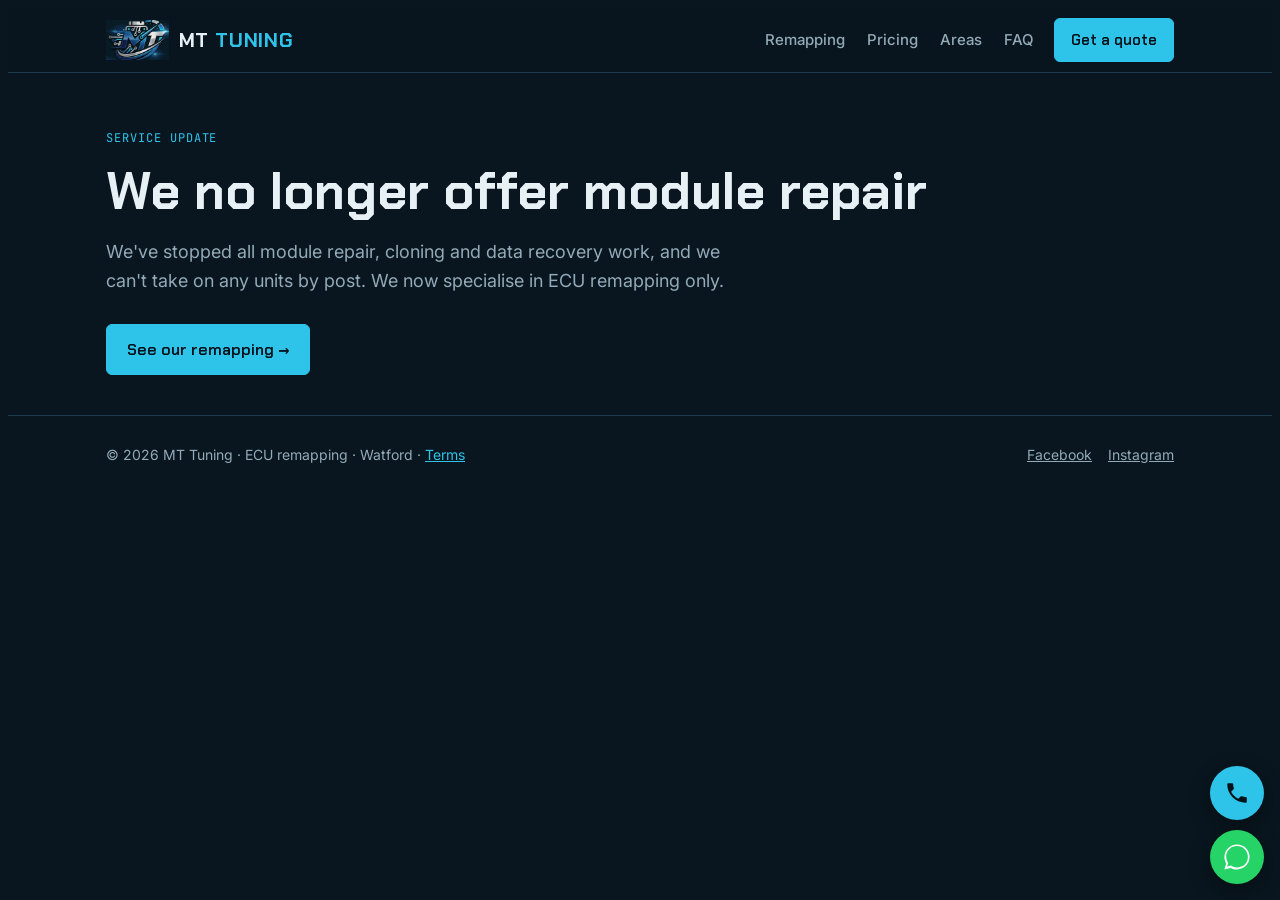
==== commit c3891168: "Add files via upload" ====
--- a/module-repair.html
+++ b/module-repair.html
@@ -2,378 +2,53 @@
 <html lang="en-GB">
 <head>
 <meta charset="UTF-8">
-<meta name="viewport" content="width=device-width, initial-scale=1.0">
-<title>ECU &amp; Module Repair, Cloning &amp; Data Recovery | Module Tech UK</title>
-<meta name="description" content="ECU cloning, module repair and data recovery for garages and private customers. Engine ECUs, BSI, clusters, transmission and aftertreatment (ACM). Cloning from £150.">
+<meta name="viewport" content="width=device-width, initial-scale=1.0, viewport-fit=cover">
+<title>Module repair no longer offered | MT Tuning</title>
+<meta name="description" content="MT Tuning no longer offers module repair, cloning or data recovery. We specialise in ECU remapping only.">
+<meta name="robots" content="noindex">
 <link rel="canonical" href="https://moduletech.co.uk/module-repair.html">
-
-<link rel="icon" type="image/x-icon" href="favicon.ico">
 <link rel="icon" type="image/png" sizes="32x32" href="favicon-32.png">
 <link rel="icon" type="image/png" sizes="16x16" href="favicon-16.png">
 <link rel="apple-touch-icon" sizes="180x180" href="favicon-180.png">
-
 <meta property="og:type" content="website">
-<meta property="og:title" content="ECU &amp; Module Repair, Cloning &amp; Data Recovery | Module Tech UK">
-<meta property="og:description" content="ECU cloning, component-level module repair and data recovery for garages and private customers. Engine ECUs, BSI, clusters, transmission and aftertreatment (ACM) modules. Post it to us UK-wide.">
+<meta property="og:title" content="Module repair no longer offered | MT Tuning">
+<meta property="og:description" content="MT Tuning no longer offers module repair, cloning or data recovery. We specialise in ECU remapping only.">
 <meta property="og:url" content="https://moduletech.co.uk/module-repair.html">
-<meta property="og:image" content="https://moduletech.co.uk/logo-social.png">
-<meta property="og:image:width" content="1200">
-<meta property="og:image:height" content="630">
-<meta property="og:image:alt" content="Module Tech UK">
+<meta property="og:image" content="https://moduletech.co.uk/mt-emblem.png">
 <meta property="og:locale" content="en_GB">
-<meta name="twitter:card" content="summary_large_image">
-
-<script type="application/ld+json">
-{
-  "@context": "https://schema.org",
-  "@type": "Service",
-  "serviceType": "ECU and automotive control module repair",
-  "provider": {
-    "@type": "AutoRepair",
-    "name": "Module Tech UK",
-    "telephone": "+447534000847",
-    "email": "info@moduletech.co.uk",
-    "url": "https://moduletech.co.uk/",
-    "address": {"@type": "PostalAddress", "addressLocality": "Watford", "addressCountry": "GB"}
-  },
-  "areaServed": {"@type": "Country", "name": "United Kingdom"},
-  "audience": {"@type": "Audience", "audienceType": "Garages, workshops, motor trade and vehicle owners"},
-  "offers": [
-    {"@type": "Offer", "itemOffered": {"@type": "Service", "name": "Module repair"}, "price": "250", "priceCurrency": "GBP", "priceSpecification": {"@type": "PriceSpecification", "minPrice": "250", "priceCurrency": "GBP"}},
-    {"@type": "Offer", "itemOffered": {"@type": "Service", "name": "ECU and module cloning"}, "price": "150", "priceCurrency": "GBP", "priceSpecification": {"@type": "PriceSpecification", "minPrice": "150", "priceCurrency": "GBP"}},
-    {"@type": "Offer", "itemOffered": {"@type": "Service", "name": "Module data recovery"}},
-    {"@type": "Offer", "itemOffered": {"@type": "Service", "name": "Aftertreatment and emissions module work"}}
-  ]
-}
-</script>
-
 <link rel="preconnect" href="https://fonts.googleapis.com">
 <link rel="preconnect" href="https://fonts.gstatic.com" crossorigin>
 <link href="https://fonts.googleapis.com/css2?family=Chakra+Petch:wght@500;600;700&family=Inter:wght@400;500;600&family=JetBrains+Mono:wght@500&display=swap" rel="stylesheet">
-<link rel="stylesheet" href="styles.css?v=4095a878">
+<link rel="stylesheet" href="mt.css?v=1">
 </head>
 <body>
-
 <header>
   <div class="wrap bar">
-    <a href="index.html" class="logo"><img src="logo-header.png" alt="Module Tech UK"></a>
-    <nav class="links" id="site-nav">
-      <a href="index.html">← Choose a service</a>
-      <a href="#what-we-repair">What we repair</a>
-      <a href="#how">How it works</a>
-      <a href="#trade-quote">Contact</a>
+    <a class="brand" href="index.html"><img src="mt-emblem.webp" alt=""><span>MT <b>TUNING</b></span></a>
+    <nav aria-label="Main">
+      <a href="index.html#remapping">Remapping</a>
+      <a href="index.html#pricing">Pricing</a>
+      <a href="index.html#areas">Areas</a>
+      <a href="index.html#faq">FAQ</a>
     </nav>
-    <a href="#trade-quote" class="nav-cta">Request a repair</a>
-    <button class="menu-btn" type="button" aria-expanded="false" aria-controls="site-nav">Menu</button>
+    <a class="btn btn-primary" href="index.html#contact">Get a quote</a>
   </div>
 </header>
-
 <main id="top">
-
-  <section class="page-hero">
-    <div class="wrap">
-      <div class="eyebrow">// For garages, workshops &amp; vehicle owners</div>
-      <h1>Your specialist partner for <em>ECU &amp; module faults</em></h1>
-      <p class="lede">Cloning, component-level repair and data recovery for the electronics you'd otherwise have to send to a main dealer. Post the unit to us from anywhere in the UK — we assess it, sort it, test it and send it back ready to fit.</p>
-      <div class="hero-cta">
-        <a href="#trade-quote" class="btn btn-primary">Send us a module →</a>
-        <a href="#what-we-repair" class="btn btn-ghost">What we repair</a>
-      </div>
-      <div class="warranty-badge"><svg viewBox="0 0 24 24" fill="none" stroke="currentColor" stroke-width="1.8" aria-hidden="true"><path d="M12 3l7 3v5c0 4.4-3 8.3-7 10-4-1.7-7-5.6-7-10V6z"/><path d="M9 12l2 2 4-4"/></svg><strong>Lifetime warranty</strong> on our work</div>
-      <div class="status-line"><span class="blip"></span>Postal service only — not a mobile service · you (or your garage) remove the unit and post it to us</div>
-    </div>
-  </section>
-
-  <section>
-    <div class="wrap">
-      <div class="keynote">
-        <strong>We work on the bench, not the vehicle</strong>
-        <p>We don't remove modules from cars ourselves and this isn't a mobile or call-out service. You, or your garage, take the faulty unit out and post it to us — we assess, clone, repair or recover it, then post it back ready to refit.</p>
-      </div>
-    </div>
-  </section>
-
-  <section id="what-we-repair">
-    <div class="wrap">
-      <div class="sec-head">
-        <div class="tag">// Units we work on</div>
-        <h2>What we repair</h2>
-      </div>
-      <div class="modlist">
-        <div><strong>Engine ECUs</strong><span>Petrol and diesel engine control units across cars, vans, trucks, agricultural and plant.</span></div>
-        <div><strong>BSI / body control</strong><span>Body control and comfort modules with communication, corrosion or component faults.</span></div>
-        <div><strong>Instrument clusters</strong><span>Dead displays, failed backlighting, gauge faults and communication dropouts.</span></div>
-        <div><strong>Transmission modules</strong><span>Gearbox and transmission control units that have failed electrically.</span></div>
-        <div><strong>Aftertreatment modules</strong><span>ACM / aftertreatment control units and the modules behind DPF, EGR, SCR and AdBlue systems.</span></div>
-        <div><strong>Other control modules</strong><span>If it's a vehicle control module with an electronic fault, ask — we'll tell you honestly.</span></div>
-      </div>
-      <p class="areas-note">Not sure whether we cover your unit? <a href="#trade-quote">Send us the part number</a> and we'll tell you straight, before you post anything.</p>
-    </div>
-  </section>
-
-  <section id="services" style="background:var(--bg2);border-top:1px solid var(--line);border-bottom:1px solid var(--line)">
-    <div class="wrap">
-      <div class="sec-head">
-        <div class="tag">// Services</div>
-        <h2>What we do with it</h2>
-      </div>
-
-      <div class="keynote">
-        <strong>We'll normally clone it, not repair it.</strong>
-        <p>Cloning is quicker and cheaper, so it's the first route we look at on almost every unit. Component-level repair is what we turn to when cloning isn't an option — not the default we push you towards.</p>
-      </div>
-
-      <div class="keynote warn">
-        <strong>Cloning: you source the donor unit — and label both</strong>
-        <p>For a clone we need <em>two</em> modules: the faulty one (the patient) and a matching donor unit that you source and send in with it. We copy the data from the patient onto your donor.</p>
-        <p style="margin-top:10px"><em>Please mark clearly which is which</em> before you post them — a label or a strip of tape on each unit saying "PATIENT" and "DONOR" is enough. Two identical-looking modules in one box with nothing to tell them apart means we have to stop and ask you, which holds the job up.</p>
-        <p style="margin-top:10px">The donor must match the original exactly on part number, and where possible on build date — manufacturers revise these units in production, and a unit that looks identical from a different revision may not be compatible.</p>
-        <p style="margin-top:10px">And please don't post the faulty unit on its own expecting a clone — there'll be nothing to clone it onto.</p>
-      </div>
-
-      <div class="services">
-        <div class="card">
-          <div class="card-top"><svg class="svc-ico" viewBox="0 0 24 24" fill="none" stroke="currentColor" stroke-width="1.6"><rect x="9" y="9" width="11" height="11" rx="2"/><path d="M5 15H4a1 1 0 0 1-1-1V4a1 1 0 0 1 1-1h10a1 1 0 0 1 1 1v1"/></svg><span class="idx">01</span></div>
-          <h3>ECU &amp; Module Cloning <span class="tagpill">First choice</span></h3>
-          <p>Data transferred from the faulty unit onto a donor, so the replacement drops in and runs. Immobiliser and security data carried over — existing keys keep working. Quicker and cheaper than a repair, which is why we look here first.</p>
-          <p style="margin-top:10px;color:var(--accent2);font-size:.9rem">You source and send the donor unit along with the faulty one — please label which is which.</p>
-        </div>
-        <div class="card">
-          <div class="card-top"><svg class="svc-ico" viewBox="0 0 24 24" fill="none" stroke="currentColor" stroke-width="1.6"><path d="M14.7 6.3a4 4 0 0 0-5.4 5.4L3 18v3h3l6.3-6.3a4 4 0 0 0 5.4-5.4l-2.5 2.5-2.2-.3-.3-2.2z"/></svg><span class="idx">02</span></div>
-          <h3>Module Repair <span class="tagpill alt">When cloning won't work</span></h3>
-          <p>Faults traced to the component on the board and replaced. It costs more and takes longer than cloning, so it's the route for units where no donor is available or the data can't be transferred.</p>
-        </div>
-        <div class="card">
-          <div class="card-top"><svg class="svc-ico" viewBox="0 0 24 24" fill="none" stroke="currentColor" stroke-width="1.6"><path d="M21 12a9 9 0 1 1-3-6.7"/><path d="M21 3v5h-5"/></svg><span class="idx">03</span></div>
-          <h3>Data Recovery</h3>
-          <p>Software and stored data rescued from units corrupted by failed updates, power faults or hardware damage — often what makes a clone possible in the first place.</p>
-        </div>
-        <div class="card">
-          <div class="card-top"><svg class="svc-ico" viewBox="0 0 24 24" fill="none" stroke="currentColor" stroke-width="1.6"><path d="M3 12h4l2-7 4 14 2-7h6"/></svg><span class="idx">04</span></div>
-          <h3>Aftertreatment &amp; Emissions</h3>
-          <p>Aftertreatment control modules (ACM) and the units behind DPF, EGR, SCR and AdBlue systems — common on trucks and commercials as well as cars and vans.</p>
-        </div>
-      </div>
-    </div>
-  </section>
-
-  <section id="pricing">
-    <div class="wrap">
-      <div class="sec-head">
-        <div class="tag">// Pricing</div>
-        <h2>What it costs</h2>
-      </div>
-      <div class="pricerow">
-        <div class="pricecard">
-          <div class="p-amt">£150</div>
-          <div class="p-lab">Cloning from</div>
-          <p class="p-note">The usual route: your data transferred onto a donor unit, ready to fit.</p>
-        </div>
-        <div class="pricecard">
-          <div class="p-amt">£250</div>
-          <div class="p-lab">Module repair from</div>
-          <p class="p-note">Component-level repair, where cloning isn't possible for the unit.</p>
-        </div>
-        <div class="pricecard">
-          <div class="p-amt">POA</div>
-          <div class="p-lab">Recovery &amp; aftertreatment</div>
-          <p class="p-note">Quoted on the unit and the fault once we've seen it.</p>
-        </div>
-      </div>
-      <p class="areas-note">Final price depends on the unit and the fault. You get the figure and the plan before any work starts — and if cloning will do the job, that's what we'll quote you for.</p>
-    </div>
-  </section>
-
-  <section id="how" style="background:var(--bg2);border-top:1px solid var(--line);border-bottom:1px solid var(--line)">
-    <div class="wrap">
-      <div class="sec-head">
-        <div class="tag">// Postal service</div>
-        <h2>How it works</h2>
-      </div>
-      <div class="steps">
-        <div class="step">
-          <div class="step-no">01</div>
-          <h4>Send the details</h4>
-          <p>Part number, vehicle and the symptoms or fault codes you're seeing. We'll tell you whether it's something we can sort.</p>
-        </div>
-        <div class="step">
-          <div class="step-no">02</div>
-          <h4>You remove it, then post it</h4>
-          <p>We don't remove modules from vehicles or visit on-site — take the faulty unit out yourself (or have your garage do it) and post it to us, <strong>plus the donor unit you've sourced</strong> if it's a clone, each one clearly marked "patient" or "donor".</p>
-        </div>
-        <div class="step">
-          <div class="step-no">03</div>
-          <h4>We quote, then work</h4>
-          <p>We assess it on the bench and tell you the cheapest route that will actually work — usually a clone. Price confirmed with you before anything starts.</p>
-        </div>
-        <div class="step">
-          <div class="step-no">04</div>
-          <h4>Tested and returned</h4>
-          <p>Every unit is tested before it leaves us, and comes back to you ready to fit.</p>
-        </div>
-      </div>
-    </div>
-  </section>
-
-  <section id="why-trade" class="why">
-    <div class="wrap">
-      <div class="sec-head">
-        <div class="tag">// Why send it to us</div>
-        <h2>Why send it here</h2>
-      </div>
-      <div class="why-grid">
-        <div class="why-item">
-          <div class="ico">[ cheapest route ]</div>
-          <h4>The quickest fix, not the dearest</h4>
-          <p>If a clone will solve it, that's what we'll quote — even though a repair is worth more to us. You get the sensible route, not the profitable one.</p>
-        </div>
-        <div class="why-item">
-          <div class="ico">[ no dealer coding ]</div>
-          <h4>Fits and runs</h4>
-          <p>Cloning carries the immobiliser and security data across, so the unit drops in and works. No main-dealer coding, no key matching, no comeback.</p>
-        </div>
-        <div class="why-item">
-          <div class="ico">[ lifetime ]</div>
-          <h4>Lifetime warranty</h4>
-          <p>In the unlikely event there's an issue with work we've carried out, we'll put it right — for as long as you own the vehicle.</p>
-        </div>
-        <div class="why-item">
-          <div class="ico">[ straight answers ]</div>
-          <h4>An honest assessment</h4>
-          <p>If a unit genuinely can't be saved, we tell you and talk through the alternatives. You won't get a bill for a job that was never going to work.</p>
-        </div>
-      </div>
-    </div>
-  </section>
-
-  <section id="trade-quote">
-    <div class="wrap contact-grid">
-      <div class="contact-copy">
-        <h2>Send us a module</h2>
-        <p>Give us the part number and what it's doing. We'll tell you whether we can clone it, repair it or recover it — and what it'll cost — before you post anything. Garages and private customers both welcome.</p>
-        <div class="contact-detail">
-          <span>email</span><br>info@moduletech.co.uk<br><br>
-          <span>phone</span><br><a href="tel:+447534000847" style="color:var(--accent)">07534 000847</a><br><br>
-          <span>service area</span><br>United Kingdom, by post
-        </div>
-      </div>
-      <form id="enquiry-form" action="https://formspree.io/f/xlgynkbk" method="POST">
-        <input type="hidden" name="_subject" value="MODULE WORK enquiry from Module Tech UK website">
-        <div class="field">
-          <label for="customer_type">You are</label>
-          <select id="customer_type" name="customer_type" required>
-            <option value="" disabled selected>Select…</option>
-            <option>A garage / motor trade</option>
-            <option>A private customer</option>
-          </select>
-        </div>
-        <div class="field-row">
-          <div class="field">
-            <label for="name">Your name</label>
-            <input type="text" id="name" name="name" required>
-          </div>
-          <div class="field">
-            <label for="business">Business name <span style="opacity:.6">(if trade)</span></label>
-            <input type="text" id="business" name="business">
-          </div>
-        </div>
-        <div class="field-row">
-          <div class="field">
-            <label for="email">Email</label>
-            <input type="email" id="email" name="email" required>
-          </div>
-          <div class="field">
-            <label for="phone">Phone</label>
-            <input type="tel" id="phone" name="phone">
-          </div>
-        </div>
-        <div class="field-row">
-          <div class="field">
-            <label for="partno">Module part number</label>
-            <input type="text" id="partno" name="part_number" placeholder="e.g. 0281016523">
-          </div>
-          <div class="field">
-            <label for="makemodel">Vehicle</label>
-            <input type="text" id="makemodel" name="make_model" placeholder="e.g. Ford Transit 2.2 TDCi">
-          </div>
-        </div>
-        <div class="field">
-          <label for="service">What's needed</label>
-          <select id="service" name="service">
-            <option value="" disabled selected>Select…</option>
-            <option>ECU / module cloning</option>
-            <option>Module repair</option>
-            <option>Data recovery</option>
-            <option>Aftertreatment / emissions (ACM, DPF, EGR, SCR, AdBlue)</option>
-            <option>Not sure — please advise</option>
-          </select>
-        </div>
-        <div class="field">
-          <label for="message">Symptoms &amp; fault codes</label>
-          <textarea id="message" name="message" placeholder="What is the unit doing? Any fault codes, no-comms, water damage, previous work?" required></textarea>
-        </div>
-        <button type="submit" class="btn btn-primary">Request a repair →</button>
-        <p id="form-status"></p>
-        <p class="form-note" style="margin-bottom:10px">Sending units for a clone? Label them <strong>patient</strong> and <strong>donor</strong> before posting, and make sure the donor matches on part number.</p>
-        <p class="form-note">By sending a unit to us you accept our <a href="terms.html">terms &amp; conditions</a>.</p>
-      </form>
-    </div>
-  </section>
-
+  <section class="page-hero"><div class="wrap">
+    <div class="tag">Service update</div>
+    <h1>We no longer offer module repair</h1>
+    <p class="lede">We've stopped all module repair, cloning and data recovery work, and we can't take on any units by post. We now specialise in ECU remapping only.</p>
+    <div class="cta-row"><a class="btn btn-primary" href="index.html">See our remapping →</a></div>
+  </div></section>
 </main>
-
 <footer>
-  <div class="wrap foot">
-    <a href="index.html" class="logo"><img src="logo-header.png" alt="Module Tech UK"></a>
-    <div class="foot-mid">
-      © <span id="yr"></span> Module Tech UK · Remapping · Repair · Recovery · Cloning
-      <span class="foot-legal"><a href="terms.html">Terms &amp; Conditions</a></span>
-    </div>
-    <div class="socials">
-      <a href="https://www.facebook.com/profile.php?id=61589894204266" target="_blank" rel="noopener" aria-label="Facebook">
-        <svg viewBox="0 0 24 24" fill="currentColor"><path d="M24 12c0-6.6-5.4-12-12-12S0 5.4 0 12c0 6 4.4 11 10.1 11.9v-8.4H7.1V12h3V9.4c0-3 1.8-4.6 4.5-4.6 1.3 0 2.7.2 2.7.2v2.9h-1.5c-1.5 0-1.9.9-1.9 1.8V12h3.3l-.5 3.5h-2.8v8.4C19.6 23 24 18 24 12z"/></svg>
-      </a>
-      <a href="https://www.instagram.com/moduletechuk" target="_blank" rel="noopener" aria-label="Instagram">
-        <svg viewBox="0 0 24 24" fill="currentColor"><path d="M12 2.2c3.2 0 3.6 0 4.9.1 1.2.1 1.8.3 2.2.4.6.2 1 .5 1.4.9.4.4.7.8.9 1.4.2.4.4 1 .4 2.2.1 1.3.1 1.7.1 4.9s0 3.6-.1 4.9c-.1 1.2-.3 1.8-.4 2.2-.2.6-.5 1-.9 1.4-.4.4-.8.7-1.4.9-.4.2-1 .4-2.2.4-1.3.1-1.7.1-4.9.1s-3.6 0-4.9-.1c-1.2-.1-1.8-.3-2.2-.4-.6-.2-1-.5-1.4-.9-.4-.4-.7-.8-.9-1.4-.2-.4-.4-1-.4-2.2C2.2 15.6 2.2 15.2 2.2 12s0-3.6.1-4.9c.1-1.2.3-1.8.4-2.2.2-.6.5-1 .9-1.4.4-.4.8-.7 1.4-.9.4-.2 1-.4 2.2-.4C8.4 2.2 8.8 2.2 12 2.2zm0 1.6c-3.1 0-3.5 0-4.7.1-1.1.1-1.7.2-2.1.4-.5.2-.9.4-1.3.8-.4.4-.6.8-.8 1.3-.2.4-.3 1-.4 2.1-.1 1.2-.1 1.6-.1 4.7s0 3.5.1 4.7c.1 1.1.2 1.7.4 2.1.2.5.4.9.8 1.3.4.4.8.6 1.3.8.4.2 1 .3 2.1.4 1.2.1 1.6.1 4.7.1s3.5 0 4.7-.1c1.1-.1 1.7-.2 2.1-.4.5-.2.9-.4 1.3-.8.4-.4.6-.8.8-1.3.2-.4.3-1 .4-2.1.1-1.2.1-1.6.1-4.7s0-3.5-.1-4.7c-.1-1.1-.2-1.7-.4-2.1-.2-.5-.4-.9-.8-1.3-.4-.4-.8-.6-1.3-.8-.4-.2-1-.3-2.1-.4-1.2-.1-1.6-.1-4.7-.1zm0 2.7a5.5 5.5 0 1 0 0 11 5.5 5.5 0 0 0 0-11zm0 9.1a3.6 3.6 0 1 1 0-7.2 3.6 3.6 0 0 1 0 7.2zm5.7-9.3a1.3 1.3 0 1 1-2.6 0 1.3 1.3 0 0 1 2.6 0z"/></svg>
-      </a>
-    </div>
-  </div>
+  <div class="wrap"><span>© 2026 MT Tuning · ECU remapping · Watford · <a href="terms.html">Terms</a></span>
+  <span class="socials"><a href="https://www.facebook.com/profile.php?id=61589894204266" target="_blank" rel="noopener">Facebook</a><a href="https://www.instagram.com/moduletechuk" target="_blank" rel="noopener">Instagram</a></span></div>
 </footer>
-
 <div class="float-stack">
-  <a href="tel:+447534000847" class="call-float" aria-label="Call us">
-    <svg viewBox="0 0 24 24" fill="currentColor" aria-hidden="true"><path d="M6.6 10.8c1.4 2.8 3.8 5.1 6.6 6.6l2.2-2.2c.3-.3.7-.4 1-.2 1.1.4 2.3.6 3.6.6.6 0 1 .4 1 1V20c0 .6-.4 1-1 1C10.6 21 3 13.4 3 4c0-.6.4-1 1-1h3.5c.6 0 1 .4 1 1 0 1.2.2 2.4.6 3.6.1.4 0 .7-.2 1l-2.3 2.2z"/></svg>
-  </a>
-  <a href="https://wa.me/447534000847" class="wa-float" target="_blank" rel="noopener" aria-label="Message us on WhatsApp">
-    <svg viewBox="0 0 32 32" fill="currentColor" aria-hidden="true">
-      <path d="M16 .5C7.4.5.5 7.4.5 16c0 2.8.8 5.5 2.2 7.9L.5 31.5l7.8-2.1c2.3 1.3 4.9 1.9 7.7 1.9 8.6 0 15.5-6.9 15.5-15.5S24.6.5 16 .5zm0 28.3c-2.5 0-4.9-.7-7-1.9l-.5-.3-4.6 1.2 1.2-4.5-.3-.5c-1.4-2.2-2.1-4.7-2.1-7.3C2.6 8.6 8.6 2.6 16 2.6S29.4 8.6 29.4 16 23.4 28.8 16 28.8zm7.6-9.6c-.4-.2-2.5-1.2-2.8-1.4-.4-.1-.7-.2-.9.2-.3.4-1.1 1.4-1.3 1.6-.2.2-.5.3-.9.1-.4-.2-1.8-.6-3.4-2.1-1.2-1.1-2.1-2.5-2.3-2.9-.2-.4 0-.6.2-.8.2-.2.4-.5.6-.7.2-.2.3-.4.4-.7.1-.3.1-.5 0-.7-.1-.2-.9-2.2-1.3-3-.3-.8-.7-.7-.9-.7h-.8c-.3 0-.7.1-1 .5-.4.4-1.4 1.3-1.4 3.2s1.4 3.7 1.6 4c.2.3 2.8 4.3 6.8 6 .9.4 1.7.7 2.3.9.9.3 1.8.3 2.5.2.8-.1 2.5-1 2.8-2 .3-1 .3-1.8.2-2-.1-.2-.4-.3-.8-.5z"/>
-    </svg>
-  </a>
+  <a class="call" href="tel:+447534000847" aria-label="Call us"><svg viewBox="0 0 24 24" fill="currentColor" aria-hidden="true"><path d="M6.6 10.8c1.4 2.8 3.8 5.1 6.6 6.6l2.2-2.2c.3-.3.7-.4 1-.2 1.1.4 2.3.6 3.6.6.6 0 1 .4 1 1V20c0 .6-.4 1-1 1C10.6 21 3 13.4 3 4c0-.6.4-1 1-1h3.5c.6 0 1 .4 1 1 0 1.2.2 2.4.6 3.6.1.4 0 .7-.2 1l-2.3 2.2z"/></svg></a>
+  <a class="wa" href="https://wa.me/447534000847" target="_blank" rel="noopener" aria-label="Message us on WhatsApp"><svg viewBox="0 0 32 32" fill="currentColor" aria-hidden="true"><path d="M16 .5C7.4.5.5 7.4.5 16c0 2.8.8 5.5 2.2 7.9L.5 31.5l7.8-2.1c2.3 1.3 4.9 1.9 7.7 1.9 8.6 0 15.5-6.9 15.5-15.5S24.6.5 16 .5zm0 28.3c-2.5 0-4.9-.7-7-1.9l-.5-.3-4.6 1.2 1.2-4.5-.3-.5c-1.4-2.2-2.1-4.7-2.1-7.3C2.6 8.6 8.6 2.6 16 2.6S29.4 8.6 29.4 16 23.4 28.8 16 28.8z"/></svg></a>
 </div>
-
-<script>
-const form=document.getElementById('enquiry-form');
-const status=document.getElementById('form-status');
-form.addEventListener('submit',async function(e){
-  e.preventDefault();
-  status.style.color='var(--muted)';
-  status.textContent='Sending…';
-  try{
-    const res=await fetch(form.action,{method:'POST',body:new FormData(form),headers:{'Accept':'application/json'}});
-    if(res.ok){
-      form.reset();
-      status.style.color='var(--accent)';
-      status.textContent='Thanks — we’ll come back to you on this module shortly.';
-    }else{
-      status.style.color='#ff6b6b';
-      status.textContent='Something went wrong. Please email info@moduletech.co.uk instead.';
-    }
-  }catch(err){
-    status.style.color='#ff6b6b';
-    status.textContent='Something went wrong. Please email info@moduletech.co.uk instead.';
-  }
-});
-</script>
-<script src="site.js?v=74079be0" defer></script>
 </body>
 </html>
--- a/mt.css
+++ b/mt.css
@@ -0,0 +1,136 @@
+
+/* Layout: dark workshop page matching the MT logo; one column of bands, each with an inner gutter wrapper */
+:root{
+  --bg:#09161f; --bg2:#0e202c; --panel:#122938; --line:#1f3a4c;
+  --fg:#e6f0f5; --muted:#93aab8; --accent:#2ec4ea; --accent-ink:#04131b; --warn:#f2b84b;
+  --display:"Chakra Petch",system-ui,sans-serif;
+  --body:"Inter",system-ui,-apple-system,"Segoe UI",sans-serif;
+  --mono:"JetBrains Mono",ui-monospace,Menlo,monospace;
+  color-scheme:dark;
+}
+body{background:var(--bg);color:var(--fg);font-family:var(--body);font-size:16px;line-height:1.6}
+*{box-sizing:border-box}
+a{color:var(--accent)}
+a:focus-visible,button:focus-visible,summary:focus-visible,input:focus-visible,select:focus-visible,textarea:focus-visible{outline:2px solid var(--accent);outline-offset:3px}
+.wrap{max-width:1100px;margin:0 auto;padding-left:max(16px,env(safe-area-inset-left,0px));padding-right:max(16px,env(safe-area-inset-right,0px))}
+h1,h2,h3,h4{font-family:var(--display);line-height:1.15;text-wrap:balance;margin:0}
+p{margin:0}
+.tag{font-family:var(--mono);font-size:12px;letter-spacing:.08em;text-transform:uppercase;color:var(--accent)}
+section{padding-block:72px}
+.band{background:var(--bg2);border-block:1px solid var(--line)}
+.sec-head{display:grid;gap:8px;margin-bottom:32px}
+.sec-head h2{font-size:clamp(26px,4vw,36px)}
+
+/* header */
+header{position:sticky;top:env(safe-area-inset-top,0px);z-index:5;background:color-mix(in srgb,var(--bg) 92%,transparent);backdrop-filter:blur(8px);border-bottom:1px solid var(--line)}
+.bar{display:flex;align-items:center;gap:20px;padding-block:10px}
+.brand{display:flex;align-items:center;gap:10px;text-decoration:none;color:var(--fg)}
+.brand img{height:40px;width:auto}
+.brand span{font-family:var(--display);font-weight:700;font-size:20px;letter-spacing:.04em}
+.brand b{color:var(--accent);font-weight:700}
+nav{display:flex;gap:22px;margin-left:auto}
+nav a{color:var(--muted);text-decoration:none;font-weight:500;font-size:15px}
+nav a:hover{color:var(--fg)}
+.btn{display:inline-flex;align-items:center;gap:8px;font-family:var(--display);font-weight:600;font-size:16px;padding:12px 20px;border-radius:6px;text-decoration:none;border:1px solid var(--accent);cursor:pointer}
+.btn-primary{background:var(--accent);color:var(--accent-ink)}
+.btn-ghost{background:transparent;color:var(--fg);border-color:var(--line)}
+.bar .btn{padding:9px 16px;font-size:15px}
+@media (max-width:760px){nav{display:none}.bar .btn{margin-left:auto}}
+
+/* hero */
+.hero{padding-block:64px 56px}
+.hero-grid{display:grid;grid-template-columns:1.2fr .8fr;gap:40px;align-items:center}
+.hero h1{font-size:clamp(36px,6.4vw,64px);font-weight:700;letter-spacing:-.01em}
+.hero h1 em{font-style:normal;color:var(--accent)}
+.hero .lede{color:var(--muted);font-size:18px;max-width:52ch;margin-top:18px}
+.cta-row{display:flex;flex-wrap:wrap;gap:12px;margin-top:28px}
+.facts{display:flex;flex-wrap:wrap;gap:10px 24px;margin-top:28px;font-family:var(--mono);font-size:13px;color:var(--muted)}
+.facts span::before{content:"▸ ";color:var(--accent)}
+.hero-art{justify-self:center;max-width:100%}
+.hero-art img{width:380px;max-width:100%;height:auto;display:block}
+@media (max-width:820px){.hero-grid{grid-template-columns:1fr}.hero-art{order:-1}.hero-art img{width:260px}}
+
+/* vehicle strip */
+.strip{border-block:1px solid var(--line);background:var(--bg2)}
+.strip .wrap{display:flex;flex-wrap:wrap;justify-content:space-between;gap:10px 24px;padding-block:16px;font-family:var(--display);font-weight:600;letter-spacing:.06em;text-transform:uppercase;font-size:15px;color:var(--muted)}
+
+/* goals */
+.goals{display:grid;grid-template-columns:repeat(3,1fr);gap:16px}
+.goal{background:var(--panel);border:1px solid var(--line);border-radius:8px;padding:24px;display:grid;gap:10px;align-content:start;min-width:0}
+.goal .tag{color:var(--muted)}
+.goal h3{font-size:22px}
+.goal p{color:var(--muted)}
+@media (max-width:820px){.goals{grid-template-columns:1fr}}
+
+/* rule callout */
+.rule{margin-top:28px;border:1px solid color-mix(in srgb,var(--warn) 45%,var(--line));background:color-mix(in srgb,var(--warn) 7%,var(--bg));border-radius:8px;padding:22px 24px;display:grid;gap:8px}
+.rule h4{color:var(--warn);font-size:18px}
+.rule p{color:var(--muted);max-width:75ch}
+
+/* pricing */
+.prices{display:grid;grid-template-columns:repeat(3,1fr);gap:16px}
+.price{border-top:2px solid var(--accent);padding-top:18px;display:grid;gap:6px;min-width:0}
+.price strong{font-family:var(--display);font-size:40px;line-height:1;font-variant-numeric:tabular-nums}
+.price .tag{color:var(--muted)}
+.price p{color:var(--muted)}
+.note{color:var(--muted);margin-top:24px;max-width:70ch}
+@media (max-width:820px){.prices{grid-template-columns:1fr;gap:28px}}
+
+/* steps */
+.steps{display:grid;grid-template-columns:repeat(4,1fr);gap:24px;counter-reset:s}
+.step{display:grid;gap:8px;align-content:start;min-width:0}
+.step::before{counter-increment:s;content:"0" counter(s);font-family:var(--mono);color:var(--accent);font-size:14px;border-bottom:1px solid var(--line);padding-bottom:10px;margin-bottom:6px}
+.step h4{font-size:19px}
+.step p{color:var(--muted)}
+@media (max-width:900px){.steps{grid-template-columns:repeat(2,1fr)}}
+@media (max-width:520px){.steps{grid-template-columns:1fr}}
+
+/* areas */
+.areas{display:flex;flex-wrap:wrap;gap:8px;margin-top:20px}
+.areas span{border:1px solid var(--line);border-radius:999px;padding:6px 14px;font-size:14px;color:var(--fg)}
+
+/* faq */
+.faq{display:grid;gap:10px;max-width:820px}
+details{background:var(--panel);border:1px solid var(--line);border-radius:8px;padding:0 20px}
+summary{cursor:pointer;font-family:var(--display);font-weight:600;font-size:17px;padding-block:16px;list-style:none;display:flex;justify-content:space-between;gap:12px}
+summary::-webkit-details-marker{display:none}
+summary::after{content:"+";color:var(--accent);font-family:var(--mono)}
+details[open] summary::after{content:"–"}
+details p{color:var(--muted);padding-bottom:18px}
+
+/* contact */
+.contact{display:grid;grid-template-columns:.8fr 1.2fr;gap:40px}
+.contact-copy{display:grid;gap:16px;align-content:start;min-width:0}
+.contact-copy h2{font-size:clamp(26px,4vw,36px)}
+.contact-copy>p{color:var(--muted)}
+.detail{display:grid;gap:4px;font-size:17px;user-select:all}
+.detail .tag{color:var(--muted);user-select:none}
+form{background:var(--panel);border:1px solid var(--line);border-radius:8px;padding:24px;display:grid;gap:14px;min-width:0}
+.row{display:grid;grid-template-columns:1fr 1fr;gap:14px}
+.field{display:grid;gap:6px;min-width:0}
+label{font-size:13px;font-weight:600;color:var(--muted)}
+input,select,textarea{font:inherit;color:var(--fg);background:var(--bg);border:1px solid var(--line);border-radius:6px;padding:10px 12px;width:100%}
+textarea{min-height:110px;resize:vertical}
+#form-status{font-size:14px;color:var(--accent);min-height:1.2em}
+@media (max-width:820px){.contact{grid-template-columns:1fr}}
+@media (max-width:520px){.row{grid-template-columns:1fr}}
+
+footer{border-top:1px solid var(--line)}
+footer .wrap{display:flex;flex-wrap:wrap;justify-content:space-between;gap:12px;padding-block:28px;color:var(--muted);font-size:14px}
+
+/* floating contact buttons */
+.float-stack{position:fixed;right:calc(16px + env(safe-area-inset-right,0px));bottom:calc(16px + env(safe-area-inset-bottom,0px));z-index:6;display:flex;flex-direction:column;gap:10px}
+.float-stack a{width:54px;height:54px;border-radius:50%;display:flex;align-items:center;justify-content:center;box-shadow:0 6px 20px rgba(0,0,0,.4)}
+.float-stack .call{background:var(--accent);color:var(--accent-ink)}
+.float-stack .wa{background:#25D366;color:#fff}
+.float-stack svg{width:26px;height:26px}
+/* inner pages */
+.page-hero{padding-block:56px 40px}
+.page-hero h1{font-size:clamp(32px,5.4vw,52px);margin-top:14px}
+.page-hero .lede{color:var(--muted);font-size:18px;max-width:58ch;margin-top:16px}
+.prose{max-width:70ch;display:grid;gap:14px;color:var(--muted)}
+.prose h2{color:var(--fg);font-size:22px;margin-top:18px}
+.prose strong{color:var(--fg)}
+.prose ul{margin:0;padding-left:20px;display:grid;gap:6px}
+.socials{display:flex;gap:16px}
+.socials a{color:var(--muted)}
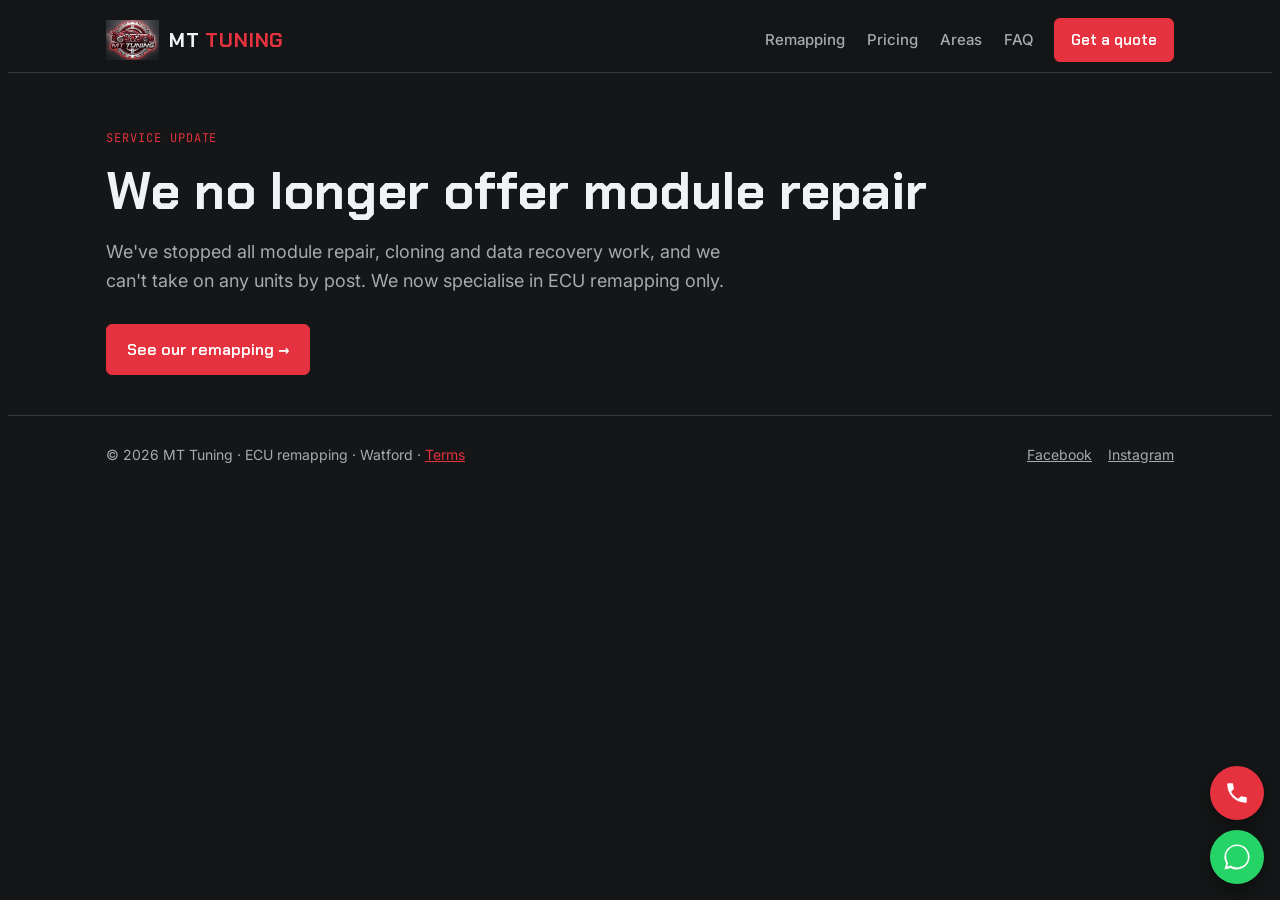
==== commit 1ebc7363: "Add files via upload" ====
--- a/module-repair.html
+++ b/module-repair.html
@@ -14,12 +14,12 @@
 <meta property="og:title" content="Module repair no longer offered | MT Tuning">
 <meta property="og:description" content="MT Tuning no longer offers module repair, cloning or data recovery. We specialise in ECU remapping only.">
 <meta property="og:url" content="https://moduletech.co.uk/module-repair.html">
-<meta property="og:image" content="https://moduletech.co.uk/mt-emblem.png">
+<meta property="og:image" content="https://moduletech.co.uk/logo-social.png">
 <meta property="og:locale" content="en_GB">
 <link rel="preconnect" href="https://fonts.googleapis.com">
 <link rel="preconnect" href="https://fonts.gstatic.com" crossorigin>
 <link href="https://fonts.googleapis.com/css2?family=Chakra+Petch:wght@500;600;700&family=Inter:wght@400;500;600&family=JetBrains+Mono:wght@500&display=swap" rel="stylesheet">
-<link rel="stylesheet" href="mt.css?v=1">
+<link rel="stylesheet" href="mt.css?v=2">
 </head>
 <body>
 <header>
--- a/mt.css
+++ b/mt.css
@@ -1,8 +1,8 @@
 
 /* Layout: dark workshop page matching the MT logo; one column of bands, each with an inner gutter wrapper */
 :root{
-  --bg:#09161f; --bg2:#0e202c; --panel:#122938; --line:#1f3a4c;
-  --fg:#e6f0f5; --muted:#93aab8; --accent:#2ec4ea; --accent-ink:#04131b; --warn:#f2b84b;
+  --bg:#141617; --bg2:#1b1d1f; --panel:#222527; --line:#34383b;
+  --fg:#f1f2f3; --muted:#a6abaf; --accent:#e5323e; --accent-ink:#ffffff; --warn:#f2b84b;
   --display:"Chakra Petch",system-ui,sans-serif;
   --body:"Inter",system-ui,-apple-system,"Segoe UI",sans-serif;
   --mono:"JetBrains Mono",ui-monospace,Menlo,monospace;
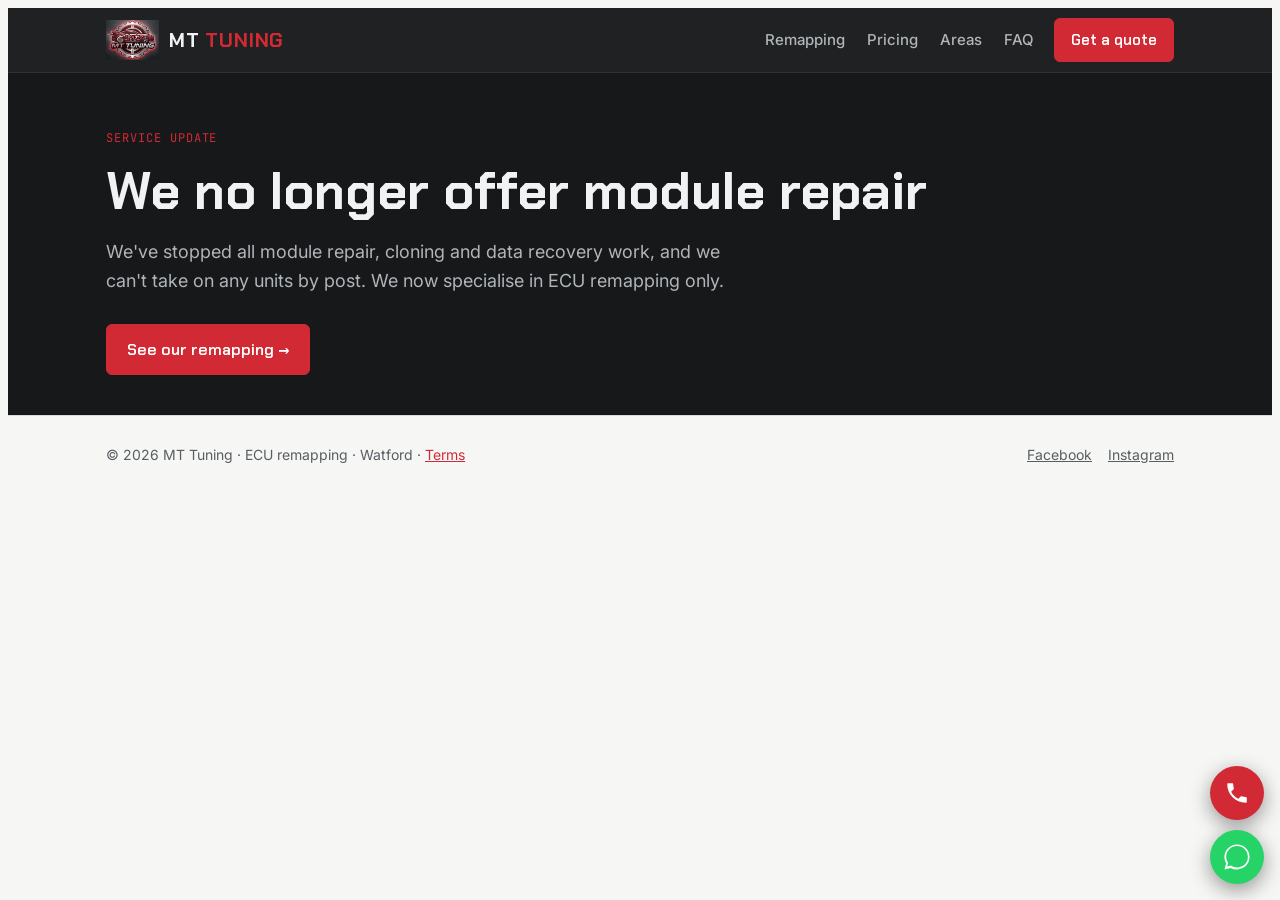
==== commit 8ea16b13: "Add files via upload" ====
--- a/module-repair.html
+++ b/module-repair.html
@@ -19,7 +19,7 @@
 <link rel="preconnect" href="https://fonts.googleapis.com">
 <link rel="preconnect" href="https://fonts.gstatic.com" crossorigin>
 <link href="https://fonts.googleapis.com/css2?family=Chakra+Petch:wght@500;600;700&family=Inter:wght@400;500;600&family=JetBrains+Mono:wght@500&display=swap" rel="stylesheet">
-<link rel="stylesheet" href="mt.css?v=2">
+<link rel="stylesheet" href="mt.css?v=3">
 </head>
 <body>
 <header>
--- a/mt.css
+++ b/mt.css
@@ -1,12 +1,12 @@
 
 /* Layout: dark workshop page matching the MT logo; one column of bands, each with an inner gutter wrapper */
 :root{
-  --bg:#141617; --bg2:#1b1d1f; --panel:#222527; --line:#34383b;
-  --fg:#f1f2f3; --muted:#a6abaf; --accent:#e5323e; --accent-ink:#ffffff; --warn:#f2b84b;
+  --bg:#f6f6f5; --bg2:#ececea; --panel:#ffffff; --line:#d9dbda;
+  --fg:#17191a; --muted:#585e62; --accent:#d22a35; --accent-ink:#ffffff; --warn:#9a5b00;
+  --dark:#16181a; --dark-fg:#f1f2f3; --dark-muted:#b0b5b9; --dark-line:#2e3235;
   --display:"Chakra Petch",system-ui,sans-serif;
   --body:"Inter",system-ui,-apple-system,"Segoe UI",sans-serif;
   --mono:"JetBrains Mono",ui-monospace,Menlo,monospace;
-  color-scheme:dark;
 }
 body{background:var(--bg);color:var(--fg);font-family:var(--body);font-size:16px;line-height:1.6}
 *{box-sizing:border-box}
@@ -134,3 +134,16 @@
 .prose ul{margin:0;padding-left:20px;display:grid;gap:6px}
 .socials{display:flex;gap:16px}
 .socials a{color:var(--muted)}
+
+/* light body, dark band for the logo */
+:root{color-scheme:light}
+header{background:color-mix(in srgb,var(--dark) 96%,transparent);border-bottom-color:var(--dark-line)}
+header .brand{color:var(--dark-fg)}
+header nav a{color:var(--dark-muted)}
+header nav a:hover{color:var(--dark-fg)}
+.hero,.page-hero{background:var(--dark);color:var(--dark-fg)}
+.hero .lede,.page-hero .lede,.hero .facts,.page-hero .facts{color:var(--dark-muted)}
+.hero .btn-ghost,.page-hero .btn-ghost{color:var(--dark-fg);border-color:var(--dark-line)}
+.goal,form,details{box-shadow:0 1px 2px rgba(0,0,0,.04)}
+.rule{background:color-mix(in srgb,var(--warn) 6%,var(--panel))}
+input,select,textarea{background:var(--panel)}
